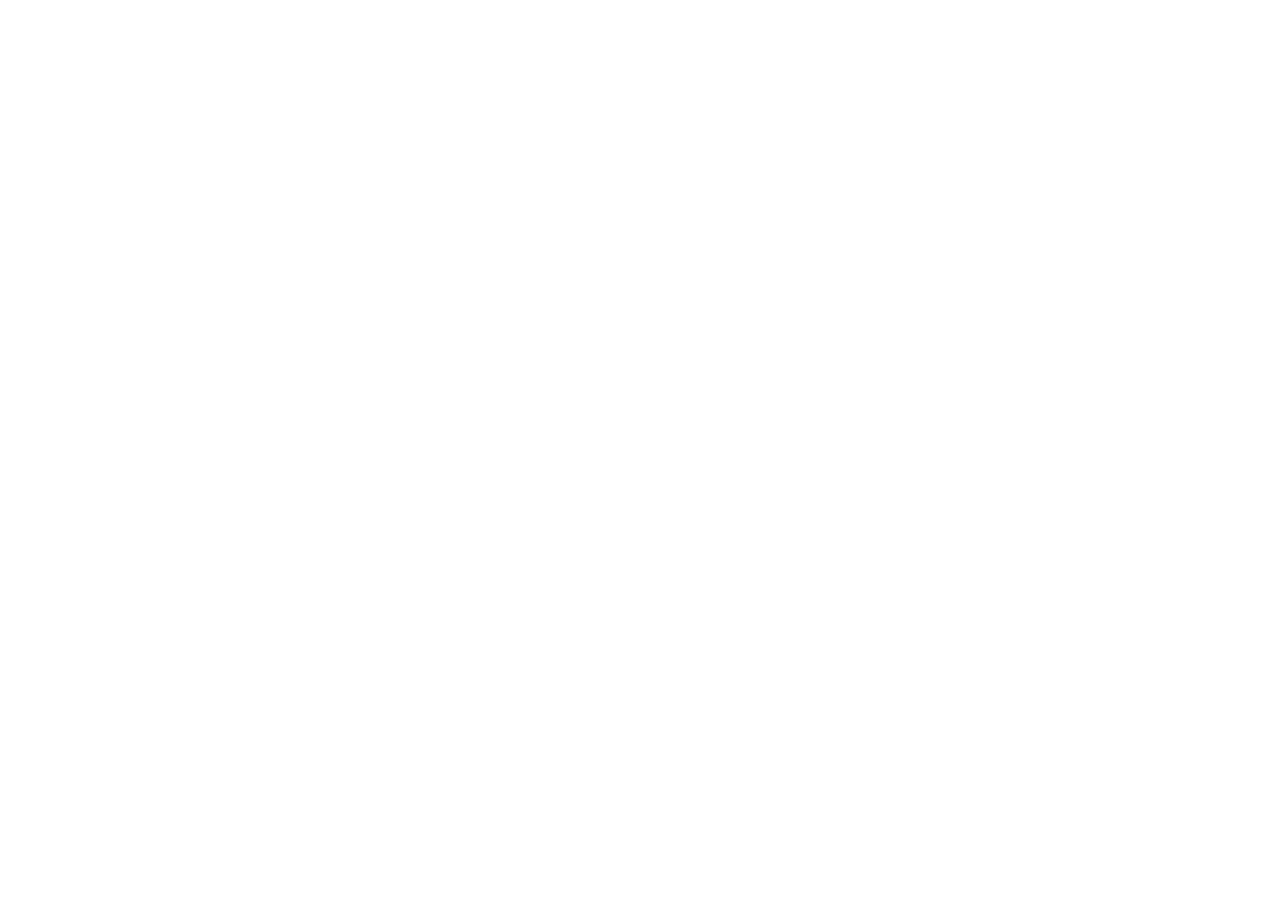
==== index.html @ 4061bf77 "create file structure relate #1" ====
<!DOCTYPE html>
<html lang="en">
<head>
    <meta charset="UTF-8">
    <meta http-equiv="X-UA-Compatible" content="IE=edge">
    <meta name="viewport" content="width=device-width, initial-scale=1.0">
    <title>Dashboard</title>
    <link rel="stylesheet" href="css/main.css">
    <link rel="stylesheet" href="css/framework.css">
    <link rel="preconnect" href="https://fonts.googleapis.com">
    <link rel="preconnect" href="https://fonts.gstatic.com" crossorigin>
    <link href="https://fonts.googleapis.com/css2?family=Mada:wght@200;300;400;500;600;700;900&family=Open+Sans:ital,wght@0,300;0,400;0,500;0,600;0,700;0,800;1,800&display=swap" rel="stylesheet">
</head>
<body>
    
</body>
</html>
---- css/framework.css ----
/* padding */
.p-20{
padding: 20px;
}
.pt-20{
    padding-top: 20px;
}
.pb-20{
    padding-bottom: 20px;
}
.ps-20{
padding-left: 20px;
}
.pe-20{
    padding-right: 20[x];
}
/* margin */
.m-20{
    margin: 20px;
}
.mt-20{
    margin-top: 20px;
}
.mb-20{
    margin-bottom: 20px;
}
.ms-20{
margin-left: 20px;
}
.me-20{
    margin-right: 20px;
}
/* coloring */
.bg-eee{
    background-color: #eee;
}
.bg-white{
    background-color: white;
}
.bg-black{
    background-color: black;
}
/* centring elements */
.f-center{
    display: flex;
    justify-content: center;
    align-items: center;
}
.m-center{
    margin: 0 auto;
}
.p-center{
    position: absolute;
    left: 50%;
    top: 50%;
    transform: translate(-50%,-50%);
}
/* x axis centering */
.x-center{
    position: absolute;
    left: 50%;
    transform: translateX(-50%)
}
/* Y axis centering */
.y-center{
    position: absolute;
    top: 50%;
    transform: translateY(-50%)
}
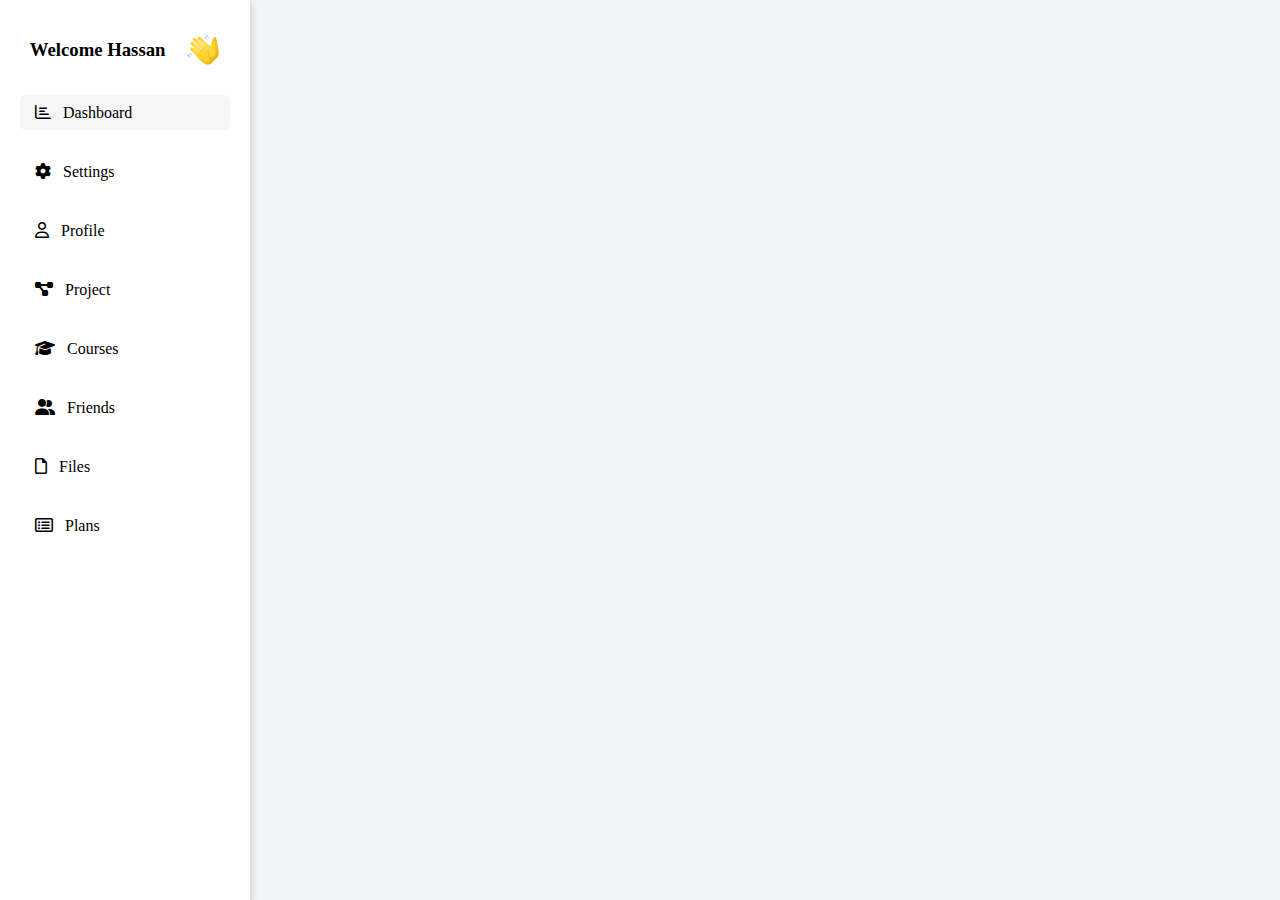
==== commit 824f382a: "create-sidebar relate #3" ====
--- a/index.html
+++ b/index.html
@@ -6,12 +6,71 @@
     <meta name="viewport" content="width=device-width, initial-scale=1.0">
     <title>Dashboard</title>
     <link rel="stylesheet" href="css/main.css">
-    <link rel="stylesheet" href="css/framework.css">
+    <link rel="stylesheet" href="css/all.min.css">
     <link rel="preconnect" href="https://fonts.googleapis.com">
     <link rel="preconnect" href="https://fonts.gstatic.com" crossorigin>
     <link href="https://fonts.googleapis.com/css2?family=Mada:wght@200;300;400;500;600;700;900&family=Open+Sans:ital,wght@0,300;0,400;0,500;0,600;0,700;0,800;1,800&display=swap" rel="stylesheet">
 </head>
 <body>
-    
+    <div class="page d-flex">
+        <div class="sidebar">
+            <div>
+                <h3>Welcome Hassan</h3>
+                <img class="hand-emoji" src="images/icons8-waving-hand-emoji-48.png" alt="hand-emoji">
+            </div>
+            <ul>
+                <li class="active">
+                    <a  href="index.html">
+                        <i class="fa-regular fa-chart-bar"></i>
+                        <span>Dashboard</span>  
+                    </a>
+                </li>
+                <li>
+                    <a  href="index.html">
+                        <i class="fa-solid fa-gear"></i>
+                        <span>Settings</span>  
+                    </a>
+                </li>
+                <li>
+                    <a  href="index.html">
+                        <i class="fa-regular fa-user"></i>
+                        <span>Profile</span>  
+                    </a>
+                </li>
+                <li>
+                    <a  href="index.html">
+                        <i class="fa-solid fa-diagram-project"></i>
+                        <span>Project</span>  
+                    </a>
+                </li>
+                <li>
+                    <a  href="index.html">
+                        <i class="fa-solid fa-graduation-cap"></i>
+                        <span>Courses</span>  
+                    </a>
+                </li>
+                <li>
+                    <a  href="index.html">
+                        <i class="fa-solid fa-user-group"></i>
+                        <span>Friends</span>  
+                    </a>
+                </li>
+                <li>
+                    <a  href="index.html">
+                        <i class="fa-regular fa-file"></i>
+                        <span>Files</span>  
+                    </a>
+                </li>
+                <li>
+                    <a href="index.html">
+                        <i class="fa-regular fa-rectangle-list"></i>
+                        <span>Plans</span>  
+                    </a>
+                </li>
+            </ul>
+        </div>
+
+    </div>
+    <script src="main.js"></script>
 </body>
 </html>--- a/css/main.css
+++ b/css/main.css
@@ -0,0 +1,84 @@
+*{
+    box-sizing: border-box;
+}
+body{
+    font-family: "Open Sans" sans-serif;
+    margin: 0;
+}
+*:focus{
+    outline: none;
+}
+a{
+    text-decoration: none;
+}
+.page{
+    background-color: #f1f5f9;
+    min-height: 100vh;
+}
+ul{
+    list-style: none;
+}
+/* Start Container */
+.container{
+
+}
+/* End Container */
+/* Start sidebar */
+.sidebar{
+    background-color: white;
+    padding: 20px;
+    position: relative;
+    min-height: 100vh;
+    max-width: 250px;
+    box-shadow: rgba(0, 0, 0, 0.24) 0px 3px 8px;
+}
+.sidebar >:first-child{
+    display: flex;
+    justify-content: space-around;
+    align-items: center;
+}
+.sidebar ul{
+    display: flex;
+    flex-direction: column;
+    justify-content:space-around;
+    align-items: flex-start;
+    padding: 0;
+}
+.sidebar ul li {
+    padding-left: 15px;
+    width: 100%;
+    display: flex;
+    align-items: center;
+    height: 35px;
+    border-radius: 6px;
+    margin-bottom: 1.5rem;
+}
+.sidebar ul li i,.sidebar ul li span{
+    color: black;
+}
+.sidebar ul li span{
+    margin-left: 0.5rem;
+}
+.active{
+    background-color: #F6F6F6;
+}
+/* Start sidebar animation */
+    .hand-emoji{
+        width: 35px;
+        height: 35px;
+        animation:  ease-in-out .9s hand-emoji;
+    }
+
+    @keyframes hand-emoji{
+        0%{
+            transform: rotate(0deg);
+        }
+        50%{
+            transform: rotate(90deg);
+        }
+        100%{
+            transform: rotate(0deg);
+        }
+    }
+/* End sidebar animation */
+/* End sidebar */--- a/css/all.min.css
+++ b/css/all.min.css
@@ -0,0 +1,6 @@
+/*!
+ * Font Awesome Free 6.2.1 by @fontawesome - https://fontawesome.com
+ * License - https://fontawesome.com/license/free (Icons: CC BY 4.0, Fonts: SIL OFL 1.1, Code: MIT License)
+ * Copyright 2022 Fonticons, Inc.
+ */
+.fa{font-family:var(--fa-style-family,"Font Awesome 6 Free");font-weight:var(--fa-style,900)}.fa,.fa-brands,.fa-classic,.fa-regular,.fa-sharp,.fa-solid,.fab,.far,.fas{-moz-osx-font-smoothing:grayscale;-webkit-font-smoothing:antialiased;display:var(--fa-display,inline-block);font-style:normal;font-variant:normal;line-height:1;text-rendering:auto}.fa-classic,.fa-regular,.fa-solid,.far,.fas{font-family:"Font Awesome 6 Free"}.fa-brands,.fab{font-family:"Font Awesome 6 Brands"}.fa-1x{font-size:1em}.fa-2x{font-size:2em}.fa-3x{font-size:3em}.fa-4x{font-size:4em}.fa-5x{font-size:5em}.fa-6x{font-size:6em}.fa-7x{font-size:7em}.fa-8x{font-size:8em}.fa-9x{font-size:9em}.fa-10x{font-size:10em}.fa-2xs{font-size:.625em;line-height:.1em;vertical-align:.225em}.fa-xs{font-size:.75em;line-height:.08333em;vertical-align:.125em}.fa-sm{font-size:.875em;line-height:.07143em;vertical-align:.05357em}.fa-lg{font-size:1.25em;line-height:.05em;vertical-align:-.075em}.fa-xl{font-size:1.5em;line-height:.04167em;vertical-align:-.125em}.fa-2xl{font-size:2em;line-height:.03125em;vertical-align:-.1875em}.fa-fw{text-align:center;width:1.25em}.fa-ul{list-style-type:none;margin-left:var(--fa-li-margin,2.5em);padding-left:0}.fa-ul>li{position:relative}.fa-li{left:calc(var(--fa-li-width, 2em)*-1);position:absolute;text-align:center;width:var(--fa-li-width,2em);line-height:inherit}.fa-border{border-radius:var(--fa-border-radius,.1em);border:var(--fa-border-width,.08em) var(--fa-border-style,solid) var(--fa-border-color,#eee);padding:var(--fa-border-padding,.2em .25em .15em)}.fa-pull-left{float:left;margin-right:var(--fa-pull-margin,.3em)}.fa-pull-right{float:right;margin-left:var(--fa-pull-margin,.3em)}.fa-beat{-webkit-animation-name:fa-beat;animation-name:fa-beat;-webkit-animation-delay:var(--fa-animation-delay,0s);animation-delay:var(--fa-animation-delay,0s);-webkit-animation-direction:var(--fa-animation-direction,normal);animation-direction:var(--fa-animation-direction,normal);-webkit-animation-duration:var(--fa-animation-duration,1s);animation-duration:var(--fa-animation-duration,1s);-webkit-animation-iteration-count:var(--fa-animation-iteration-count,infinite);animation-iteration-count:var(--fa-animation-iteration-count,infinite);-webkit-animation-timing-function:var(--fa-animation-timing,ease-in-out);animation-timing-function:var(--fa-animation-timing,ease-in-out)}.fa-bounce{-webkit-animation-name:fa-bounce;animation-name:fa-bounce;-webkit-animation-delay:var(--fa-animation-delay,0s);animation-delay:var(--fa-animation-delay,0s);-webkit-animation-direction:var(--fa-animation-direction,normal);animation-direction:var(--fa-animation-direction,normal);-webkit-animation-duration:var(--fa-animation-duration,1s);animation-duration:var(--fa-animation-duration,1s);-webkit-animation-iteration-count:var(--fa-animation-iteration-count,infinite);animation-iteration-count:var(--fa-animation-iteration-count,infinite);-webkit-animation-timing-function:var(--fa-animation-timing,cubic-bezier(.28,.84,.42,1));animation-timing-function:var(--fa-animation-timing,cubic-bezier(.28,.84,.42,1))}.fa-fade{-webkit-animation-name:fa-fade;animation-name:fa-fade;-webkit-animation-iteration-count:var(--fa-animation-iteration-count,infinite);animation-iteration-count:var(--fa-animation-iteration-count,infinite);-webkit-animation-timing-function:var(--fa-animation-timing,cubic-bezier(.4,0,.6,1));animation-timing-function:var(--fa-animation-timing,cubic-bezier(.4,0,.6,1))}.fa-beat-fade,.fa-fade{-webkit-animation-delay:var(--fa-animation-delay,0s);animation-delay:var(--fa-animation-delay,0s);-webkit-animation-direction:var(--fa-animation-direction,normal);animation-direction:var(--fa-animation-direction,normal);-webkit-animation-duration:var(--fa-animation-duration,1s);animation-duration:var(--fa-animation-duration,1s)}.fa-beat-fade{-webkit-animation-name:fa-beat-fade;animation-name:fa-beat-fade;-webkit-animation-iteration-count:var(--fa-animation-iteration-count,infinite);animation-iteration-count:var(--fa-animation-iteration-count,infinite);-webkit-animation-timing-function:var(--fa-animation-timing,cubic-bezier(.4,0,.6,1));animation-timing-function:var(--fa-animation-timing,cubic-bezier(.4,0,.6,1))}.fa-flip{-webkit-animation-name:fa-flip;animation-name:fa-flip;-webkit-animation-delay:var(--fa-animation-delay,0s);animation-delay:var(--fa-animation-delay,0s);-webkit-animation-direction:var(--fa-animation-direction,normal);animation-direction:var(--fa-animation-direction,normal);-webkit-animation-duration:var(--fa-animation-duration,1s);animation-duration:var(--fa-animation-duration,1s);-webkit-animation-iteration-count:var(--fa-animation-iteration-count,infinite);animation-iteration-count:var(--fa-animation-iteration-count,infinite);-webkit-animation-timing-function:var(--fa-animation-timing,ease-in-out);animation-timing-function:var(--fa-animation-timing,ease-in-out)}.fa-shake{-webkit-animation-name:fa-shake;animation-name:fa-shake;-webkit-animation-duration:var(--fa-animation-duration,1s);animation-duration:var(--fa-animation-duration,1s);-webkit-animation-iteration-count:var(--fa-animation-iteration-count,infinite);animation-iteration-count:var(--fa-animation-iteration-count,infinite);-webkit-animation-timing-function:var(--fa-animation-timing,linear);animation-timing-function:var(--fa-animation-timing,linear)}.fa-shake,.fa-spin{-webkit-animation-delay:var(--fa-animation-delay,0s);animation-delay:var(--fa-animation-delay,0s);-webkit-animation-direction:var(--fa-animation-direction,normal);animation-direction:var(--fa-animation-direction,normal)}.fa-spin{-webkit-animation-name:fa-spin;animation-name:fa-spin;-webkit-animation-duration:var(--fa-animation-duration,2s);animation-duration:var(--fa-animation-duration,2s);-webkit-animation-iteration-count:var(--fa-animation-iteration-count,infinite);animation-iteration-count:var(--fa-animation-iteration-count,infinite);-webkit-animation-timing-function:var(--fa-animation-timing,linear);animation-timing-function:var(--fa-animation-timing,linear)}.fa-spin-reverse{--fa-animation-direction:reverse}.fa-pulse,.fa-spin-pulse{-webkit-animation-name:fa-spin;animation-name:fa-spin;-webkit-animation-direction:var(--fa-animation-direction,normal);animation-direction:var(--fa-animation-direction,normal);-webkit-animation-duration:var(--fa-animation-duration,1s);animation-duration:var(--fa-animation-duration,1s);-webkit-animation-iteration-count:var(--fa-animation-iteration-count,infinite);animation-iteration-count:var(--fa-animation-iteration-count,infinite);-webkit-animation-timing-function:var(--fa-animation-timing,steps(8));animation-timing-function:var(--fa-animation-timing,steps(8))}@media (prefers-reduced-motion:reduce){.fa-beat,.fa-beat-fade,.fa-bounce,.fa-fade,.fa-flip,.fa-pulse,.fa-shake,.fa-spin,.fa-spin-pulse{-webkit-animation-delay:-1ms;animation-delay:-1ms;-webkit-animation-duration:1ms;animation-duration:1ms;-webkit-animation-iteration-count:1;animation-iteration-count:1;transition-delay:0s;transition-duration:0s}}@-webkit-keyframes fa-beat{0%,90%{-webkit-transform:scale(1);transform:scale(1)}45%{-webkit-transform:scale(var(--fa-beat-scale,1.25));transform:scale(var(--fa-beat-scale,1.25))}}@keyframes fa-beat{0%,90%{-webkit-transform:scale(1);transform:scale(1)}45%{-webkit-transform:scale(var(--fa-beat-scale,1.25));transform:scale(var(--fa-beat-scale,1.25))}}@-webkit-keyframes fa-bounce{0%{-webkit-transform:scale(1) translateY(0);transform:scale(1) translateY(0)}10%{-webkit-transform:scale(var(--fa-bounce-start-scale-x,1.1),var(--fa-bounce-start-scale-y,.9)) translateY(0);transform:scale(var(--fa-bounce-start-scale-x,1.1),var(--fa-bounce-start-scale-y,.9)) translateY(0)}30%{-webkit-transform:scale(var(--fa-bounce-jump-scale-x,.9),var(--fa-bounce-jump-scale-y,1.1)) translateY(var(--fa-bounce-height,-.5em));transform:scale(var(--fa-bounce-jump-scale-x,.9),var(--fa-bounce-jump-scale-y,1.1)) translateY(var(--fa-bounce-height,-.5em))}50%{-webkit-transform:scale(var(--fa-bounce-land-scale-x,1.05),var(--fa-bounce-land-scale-y,.95)) translateY(0);transform:scale(var(--fa-bounce-land-scale-x,1.05),var(--fa-bounce-land-scale-y,.95)) translateY(0)}57%{-webkit-transform:scale(1) translateY(var(--fa-bounce-rebound,-.125em));transform:scale(1) translateY(var(--fa-bounce-rebound,-.125em))}64%{-webkit-transform:scale(1) translateY(0);transform:scale(1) translateY(0)}to{-webkit-transform:scale(1) translateY(0);transform:scale(1) translateY(0)}}@keyframes fa-bounce{0%{-webkit-transform:scale(1) translateY(0);transform:scale(1) translateY(0)}10%{-webkit-transform:scale(var(--fa-bounce-start-scale-x,1.1),var(--fa-bounce-start-scale-y,.9)) translateY(0);transform:scale(var(--fa-bounce-start-scale-x,1.1),var(--fa-bounce-start-scale-y,.9)) translateY(0)}30%{-webkit-transform:scale(var(--fa-bounce-jump-scale-x,.9),var(--fa-bounce-jump-scale-y,1.1)) translateY(var(--fa-bounce-height,-.5em));transform:scale(var(--fa-bounce-jump-scale-x,.9),var(--fa-bounce-jump-scale-y,1.1)) translateY(var(--fa-bounce-height,-.5em))}50%{-webkit-transform:scale(var(--fa-bounce-land-scale-x,1.05),var(--fa-bounce-land-scale-y,.95)) translateY(0);transform:scale(var(--fa-bounce-land-scale-x,1.05),var(--fa-bounce-land-scale-y,.95)) translateY(0)}57%{-webkit-transform:scale(1) translateY(var(--fa-bounce-rebound,-.125em));transform:scale(1) translateY(var(--fa-bounce-rebound,-.125em))}64%{-webkit-transform:scale(1) translateY(0);transform:scale(1) translateY(0)}to{-webkit-transform:scale(1) translateY(0);transform:scale(1) translateY(0)}}@-webkit-keyframes fa-fade{50%{opacity:var(--fa-fade-opacity,.4)}}@keyframes fa-fade{50%{opacity:var(--fa-fade-opacity,.4)}}@-webkit-keyframes fa-beat-fade{0%,to{opacity:var(--fa-beat-fade-opacity,.4);-webkit-transform:scale(1);transform:scale(1)}50%{opacity:1;-webkit-transform:scale(var(--fa-beat-fade-scale,1.125));transform:scale(var(--fa-beat-fade-scale,1.125))}}@keyframes fa-beat-fade{0%,to{opacity:var(--fa-beat-fade-opacity,.4);-webkit-transform:scale(1);transform:scale(1)}50%{opacity:1;-webkit-transform:scale(var(--fa-beat-fade-scale,1.125));transform:scale(var(--fa-beat-fade-scale,1.125))}}@-webkit-keyframes fa-flip{50%{-webkit-transform:rotate3d(var(--fa-flip-x,0),var(--fa-flip-y,1),var(--fa-flip-z,0),var(--fa-flip-angle,-180deg));transform:rotate3d(var(--fa-flip-x,0),var(--fa-flip-y,1),var(--fa-flip-z,0),var(--fa-flip-angle,-180deg))}}@keyframes fa-flip{50%{-webkit-transform:rotate3d(var(--fa-flip-x,0),var(--fa-flip-y,1),var(--fa-flip-z,0),var(--fa-flip-angle,-180deg));transform:rotate3d(var(--fa-flip-x,0),var(--fa-flip-y,1),var(--fa-flip-z,0),var(--fa-flip-angle,-180deg))}}@-webkit-keyframes fa-shake{0%{-webkit-transform:rotate(-15deg);transform:rotate(-15deg)}4%{-webkit-transform:rotate(15deg);transform:rotate(15deg)}8%,24%{-webkit-transform:rotate(-18deg);transform:rotate(-18deg)}12%,28%{-webkit-transform:rotate(18deg);transform:rotate(18deg)}16%{-webkit-transform:rotate(-22deg);transform:rotate(-22deg)}20%{-webkit-transform:rotate(22deg);transform:rotate(22deg)}32%{-webkit-transform:rotate(-12deg);transform:rotate(-12deg)}36%{-webkit-transform:rotate(12deg);transform:rotate(12deg)}40%,to{-webkit-transform:rotate(0deg);transform:rotate(0deg)}}@keyframes fa-shake{0%{-webkit-transform:rotate(-15deg);transform:rotate(-15deg)}4%{-webkit-transform:rotate(15deg);transform:rotate(15deg)}8%,24%{-webkit-transform:rotate(-18deg);transform:rotate(-18deg)}12%,28%{-webkit-transform:rotate(18deg);transform:rotate(18deg)}16%{-webkit-transform:rotate(-22deg);transform:rotate(-22deg)}20%{-webkit-transform:rotate(22deg);transform:rotate(22deg)}32%{-webkit-transform:rotate(-12deg);transform:rotate(-12deg)}36%{-webkit-transform:rotate(12deg);transform:rotate(12deg)}40%,to{-webkit-transform:rotate(0deg);transform:rotate(0deg)}}@-webkit-keyframes fa-spin{0%{-webkit-transform:rotate(0deg);transform:rotate(0deg)}to{-webkit-transform:rotate(1turn);transform:rotate(1turn)}}@keyframes fa-spin{0%{-webkit-transform:rotate(0deg);transform:rotate(0deg)}to{-webkit-transform:rotate(1turn);transform:rotate(1turn)}}.fa-rotate-90{-webkit-transform:rotate(90deg);transform:rotate(90deg)}.fa-rotate-180{-webkit-transform:rotate(180deg);transform:rotate(180deg)}.fa-rotate-270{-webkit-transform:rotate(270deg);transform:rotate(270deg)}.fa-flip-horizontal{-webkit-transform:scaleX(-1);transform:scaleX(-1)}.fa-flip-vertical{-webkit-transform:scaleY(-1);transform:scaleY(-1)}.fa-flip-both,.fa-flip-horizontal.fa-flip-vertical{-webkit-transform:scale(-1);transform:scale(-1)}.fa-rotate-by{-webkit-transform:rotate(var(--fa-rotate-angle,none));transform:rotate(var(--fa-rotate-angle,none))}.fa-stack{display:inline-block;height:2em;line-height:2em;position:relative;vertical-align:middle;width:2.5em}.fa-stack-1x,.fa-stack-2x{left:0;position:absolute;text-align:center;width:100%;z-index:var(--fa-stack-z-index,auto)}.fa-stack-1x{line-height:inherit}.fa-stack-2x{font-size:2em}.fa-inverse{color:var(--fa-inverse,#fff)}.fa-0:before{content:"\30"}.fa-1:before{content:"\31"}.fa-2:before{content:"\32"}.fa-3:before{content:"\33"}.fa-4:before{content:"\34"}.fa-5:before{content:"\35"}.fa-6:before{content:"\36"}.fa-7:before{content:"\37"}.fa-8:before{content:"\38"}.fa-9:before{content:"\39"}.fa-fill-drip:before{content:"\f576"}.fa-arrows-to-circle:before{content:"\e4bd"}.fa-chevron-circle-right:before,.fa-circle-chevron-right:before{content:"\f138"}.fa-at:before{content:"\40"}.fa-trash-alt:before,.fa-trash-can:before{content:"\f2ed"}.fa-text-height:before{content:"\f034"}.fa-user-times:before,.fa-user-xmark:before{content:"\f235"}.fa-stethoscope:before{content:"\f0f1"}.fa-comment-alt:before,.fa-message:before{content:"\f27a"}.fa-info:before{content:"\f129"}.fa-compress-alt:before,.fa-down-left-and-up-right-to-center:before{content:"\f422"}.fa-explosion:before{content:"\e4e9"}.fa-file-alt:before,.fa-file-lines:before,.fa-file-text:before{content:"\f15c"}.fa-wave-square:before{content:"\f83e"}.fa-ring:before{content:"\f70b"}.fa-building-un:before{content:"\e4d9"}.fa-dice-three:before{content:"\f527"}.fa-calendar-alt:before,.fa-calendar-days:before{content:"\f073"}.fa-anchor-circle-check:before{content:"\e4aa"}.fa-building-circle-arrow-right:before{content:"\e4d1"}.fa-volleyball-ball:before,.fa-volleyball:before{content:"\f45f"}.fa-arrows-up-to-line:before{content:"\e4c2"}.fa-sort-desc:before,.fa-sort-down:before{content:"\f0dd"}.fa-circle-minus:before,.fa-minus-circle:before{content:"\f056"}.fa-door-open:before{content:"\f52b"}.fa-right-from-bracket:before,.fa-sign-out-alt:before{content:"\f2f5"}.fa-atom:before{content:"\f5d2"}.fa-soap:before{content:"\e06e"}.fa-heart-music-camera-bolt:before,.fa-icons:before{content:"\f86d"}.fa-microphone-alt-slash:before,.fa-microphone-lines-slash:before{content:"\f539"}.fa-bridge-circle-check:before{content:"\e4c9"}.fa-pump-medical:before{content:"\e06a"}.fa-fingerprint:before{content:"\f577"}.fa-hand-point-right:before{content:"\f0a4"}.fa-magnifying-glass-location:before,.fa-search-location:before{content:"\f689"}.fa-forward-step:before,.fa-step-forward:before{content:"\f051"}.fa-face-smile-beam:before,.fa-smile-beam:before{content:"\f5b8"}.fa-flag-checkered:before{content:"\f11e"}.fa-football-ball:before,.fa-football:before{content:"\f44e"}.fa-school-circle-exclamation:before{content:"\e56c"}.fa-crop:before{content:"\f125"}.fa-angle-double-down:before,.fa-angles-down:before{content:"\f103"}.fa-users-rectangle:before{content:"\e594"}.fa-people-roof:before{content:"\e537"}.fa-people-line:before{content:"\e534"}.fa-beer-mug-empty:before,.fa-beer:before{content:"\f0fc"}.fa-diagram-predecessor:before{content:"\e477"}.fa-arrow-up-long:before,.fa-long-arrow-up:before{content:"\f176"}.fa-burn:before,.fa-fire-flame-simple:before{content:"\f46a"}.fa-male:before,.fa-person:before{content:"\f183"}.fa-laptop:before{content:"\f109"}.fa-file-csv:before{content:"\f6dd"}.fa-menorah:before{content:"\f676"}.fa-truck-plane:before{content:"\e58f"}.fa-record-vinyl:before{content:"\f8d9"}.fa-face-grin-stars:before,.fa-grin-stars:before{content:"\f587"}.fa-bong:before{content:"\f55c"}.fa-pastafarianism:before,.fa-spaghetti-monster-flying:before{content:"\f67b"}.fa-arrow-down-up-across-line:before{content:"\e4af"}.fa-spoon:before,.fa-utensil-spoon:before{content:"\f2e5"}.fa-jar-wheat:before{content:"\e517"}.fa-envelopes-bulk:before,.fa-mail-bulk:before{content:"\f674"}.fa-file-circle-exclamation:before{content:"\e4eb"}.fa-circle-h:before,.fa-hospital-symbol:before{content:"\f47e"}.fa-pager:before{content:"\f815"}.fa-address-book:before,.fa-contact-book:before{content:"\f2b9"}.fa-strikethrough:before{content:"\f0cc"}.fa-k:before{content:"\4b"}.fa-landmark-flag:before{content:"\e51c"}.fa-pencil-alt:before,.fa-pencil:before{content:"\f303"}.fa-backward:before{content:"\f04a"}.fa-caret-right:before{content:"\f0da"}.fa-comments:before{content:"\f086"}.fa-file-clipboard:before,.fa-paste:before{content:"\f0ea"}.fa-code-pull-request:before{content:"\e13c"}.fa-clipboard-list:before{content:"\f46d"}.fa-truck-loading:before,.fa-truck-ramp-box:before{content:"\f4de"}.fa-user-check:before{content:"\f4fc"}.fa-vial-virus:before{content:"\e597"}.fa-sheet-plastic:before{content:"\e571"}.fa-blog:before{content:"\f781"}.fa-user-ninja:before{content:"\f504"}.fa-person-arrow-up-from-line:before{content:"\e539"}.fa-scroll-torah:before,.fa-torah:before{content:"\f6a0"}.fa-broom-ball:before,.fa-quidditch-broom-ball:before,.fa-quidditch:before{content:"\f458"}.fa-toggle-off:before{content:"\f204"}.fa-archive:before,.fa-box-archive:before{content:"\f187"}.fa-person-drowning:before{content:"\e545"}.fa-arrow-down-9-1:before,.fa-sort-numeric-desc:before,.fa-sort-numeric-down-alt:before{content:"\f886"}.fa-face-grin-tongue-squint:before,.fa-grin-tongue-squint:before{content:"\f58a"}.fa-spray-can:before{content:"\f5bd"}.fa-truck-monster:before{content:"\f63b"}.fa-w:before{content:"\57"}.fa-earth-africa:before,.fa-globe-africa:before{content:"\f57c"}.fa-rainbow:before{content:"\f75b"}.fa-circle-notch:before{content:"\f1ce"}.fa-tablet-alt:before,.fa-tablet-screen-button:before{content:"\f3fa"}.fa-paw:before{content:"\f1b0"}.fa-cloud:before{content:"\f0c2"}.fa-trowel-bricks:before{content:"\e58a"}.fa-face-flushed:before,.fa-flushed:before{content:"\f579"}.fa-hospital-user:before{content:"\f80d"}.fa-tent-arrow-left-right:before{content:"\e57f"}.fa-gavel:before,.fa-legal:before{content:"\f0e3"}.fa-binoculars:before{content:"\f1e5"}.fa-microphone-slash:before{content:"\f131"}.fa-box-tissue:before{content:"\e05b"}.fa-motorcycle:before{content:"\f21c"}.fa-bell-concierge:before,.fa-concierge-bell:before{content:"\f562"}.fa-pen-ruler:before,.fa-pencil-ruler:before{content:"\f5ae"}.fa-people-arrows-left-right:before,.fa-people-arrows:before{content:"\e068"}.fa-mars-and-venus-burst:before{content:"\e523"}.fa-caret-square-right:before,.fa-square-caret-right:before{content:"\f152"}.fa-cut:before,.fa-scissors:before{content:"\f0c4"}.fa-sun-plant-wilt:before{content:"\e57a"}.fa-toilets-portable:before{content:"\e584"}.fa-hockey-puck:before{content:"\f453"}.fa-table:before{content:"\f0ce"}.fa-magnifying-glass-arrow-right:before{content:"\e521"}.fa-digital-tachograph:before,.fa-tachograph-digital:before{content:"\f566"}.fa-users-slash:before{content:"\e073"}.fa-clover:before{content:"\e139"}.fa-mail-reply:before,.fa-reply:before{content:"\f3e5"}.fa-star-and-crescent:before{content:"\f699"}.fa-house-fire:before{content:"\e50c"}.fa-minus-square:before,.fa-square-minus:before{content:"\f146"}.fa-helicopter:before{content:"\f533"}.fa-compass:before{content:"\f14e"}.fa-caret-square-down:before,.fa-square-caret-down:before{content:"\f150"}.fa-file-circle-question:before{content:"\e4ef"}.fa-laptop-code:before{content:"\f5fc"}.fa-swatchbook:before{content:"\f5c3"}.fa-prescription-bottle:before{content:"\f485"}.fa-bars:before,.fa-navicon:before{content:"\f0c9"}.fa-people-group:before{content:"\e533"}.fa-hourglass-3:before,.fa-hourglass-end:before{content:"\f253"}.fa-heart-broken:before,.fa-heart-crack:before{content:"\f7a9"}.fa-external-link-square-alt:before,.fa-square-up-right:before{content:"\f360"}.fa-face-kiss-beam:before,.fa-kiss-beam:before{content:"\f597"}.fa-film:before{content:"\f008"}.fa-ruler-horizontal:before{content:"\f547"}.fa-people-robbery:before{content:"\e536"}.fa-lightbulb:before{content:"\f0eb"}.fa-caret-left:before{content:"\f0d9"}.fa-circle-exclamation:before,.fa-exclamation-circle:before{content:"\f06a"}.fa-school-circle-xmark:before{content:"\e56d"}.fa-arrow-right-from-bracket:before,.fa-sign-out:before{content:"\f08b"}.fa-chevron-circle-down:before,.fa-circle-chevron-down:before{content:"\f13a"}.fa-unlock-alt:before,.fa-unlock-keyhole:before{content:"\f13e"}.fa-cloud-showers-heavy:before{content:"\f740"}.fa-headphones-alt:before,.fa-headphones-simple:before{content:"\f58f"}.fa-sitemap:before{content:"\f0e8"}.fa-circle-dollar-to-slot:before,.fa-donate:before{content:"\f4b9"}.fa-memory:before{content:"\f538"}.fa-road-spikes:before{content:"\e568"}.fa-fire-burner:before{content:"\e4f1"}.fa-flag:before{content:"\f024"}.fa-hanukiah:before{content:"\f6e6"}.fa-feather:before{content:"\f52d"}.fa-volume-down:before,.fa-volume-low:before{content:"\f027"}.fa-comment-slash:before{content:"\f4b3"}.fa-cloud-sun-rain:before{content:"\f743"}.fa-compress:before{content:"\f066"}.fa-wheat-alt:before,.fa-wheat-awn:before{content:"\e2cd"}.fa-ankh:before{content:"\f644"}.fa-hands-holding-child:before{content:"\e4fa"}.fa-asterisk:before{content:"\2a"}.fa-check-square:before,.fa-square-check:before{content:"\f14a"}.fa-peseta-sign:before{content:"\e221"}.fa-header:before,.fa-heading:before{content:"\f1dc"}.fa-ghost:before{content:"\f6e2"}.fa-list-squares:before,.fa-list:before{content:"\f03a"}.fa-phone-square-alt:before,.fa-square-phone-flip:before{content:"\f87b"}.fa-cart-plus:before{content:"\f217"}.fa-gamepad:before{content:"\f11b"}.fa-circle-dot:before,.fa-dot-circle:before{content:"\f192"}.fa-dizzy:before,.fa-face-dizzy:before{content:"\f567"}.fa-egg:before{content:"\f7fb"}.fa-house-medical-circle-xmark:before{content:"\e513"}.fa-campground:before{content:"\f6bb"}.fa-folder-plus:before{content:"\f65e"}.fa-futbol-ball:before,.fa-futbol:before,.fa-soccer-ball:before{content:"\f1e3"}.fa-paint-brush:before,.fa-paintbrush:before{content:"\f1fc"}.fa-lock:before{content:"\f023"}.fa-gas-pump:before{content:"\f52f"}.fa-hot-tub-person:before,.fa-hot-tub:before{content:"\f593"}.fa-map-location:before,.fa-map-marked:before{content:"\f59f"}.fa-house-flood-water:before{content:"\e50e"}.fa-tree:before{content:"\f1bb"}.fa-bridge-lock:before{content:"\e4cc"}.fa-sack-dollar:before{content:"\f81d"}.fa-edit:before,.fa-pen-to-square:before{content:"\f044"}.fa-car-side:before{content:"\f5e4"}.fa-share-alt:before,.fa-share-nodes:before{content:"\f1e0"}.fa-heart-circle-minus:before{content:"\e4ff"}.fa-hourglass-2:before,.fa-hourglass-half:before{content:"\f252"}.fa-microscope:before{content:"\f610"}.fa-sink:before{content:"\e06d"}.fa-bag-shopping:before,.fa-shopping-bag:before{content:"\f290"}.fa-arrow-down-z-a:before,.fa-sort-alpha-desc:before,.fa-sort-alpha-down-alt:before{content:"\f881"}.fa-mitten:before{content:"\f7b5"}.fa-person-rays:before{content:"\e54d"}.fa-users:before{content:"\f0c0"}.fa-eye-slash:before{content:"\f070"}.fa-flask-vial:before{content:"\e4f3"}.fa-hand-paper:before,.fa-hand:before{content:"\f256"}.fa-om:before{content:"\f679"}.fa-worm:before{content:"\e599"}.fa-house-circle-xmark:before{content:"\e50b"}.fa-plug:before{content:"\f1e6"}.fa-chevron-up:before{content:"\f077"}.fa-hand-spock:before{content:"\f259"}.fa-stopwatch:before{content:"\f2f2"}.fa-face-kiss:before,.fa-kiss:before{content:"\f596"}.fa-bridge-circle-xmark:before{content:"\e4cb"}.fa-face-grin-tongue:before,.fa-grin-tongue:before{content:"\f589"}.fa-chess-bishop:before{content:"\f43a"}.fa-face-grin-wink:before,.fa-grin-wink:before{content:"\f58c"}.fa-deaf:before,.fa-deafness:before,.fa-ear-deaf:before,.fa-hard-of-hearing:before{content:"\f2a4"}.fa-road-circle-check:before{content:"\e564"}.fa-dice-five:before{content:"\f523"}.fa-rss-square:before,.fa-square-rss:before{content:"\f143"}.fa-land-mine-on:before{content:"\e51b"}.fa-i-cursor:before{content:"\f246"}.fa-stamp:before{content:"\f5bf"}.fa-stairs:before{content:"\e289"}.fa-i:before{content:"\49"}.fa-hryvnia-sign:before,.fa-hryvnia:before{content:"\f6f2"}.fa-pills:before{content:"\f484"}.fa-face-grin-wide:before,.fa-grin-alt:before{content:"\f581"}.fa-tooth:before{content:"\f5c9"}.fa-v:before{content:"\56"}.fa-bangladeshi-taka-sign:before{content:"\e2e6"}.fa-bicycle:before{content:"\f206"}.fa-rod-asclepius:before,.fa-rod-snake:before,.fa-staff-aesculapius:before,.fa-staff-snake:before{content:"\e579"}.fa-head-side-cough-slash:before{content:"\e062"}.fa-ambulance:before,.fa-truck-medical:before{content:"\f0f9"}.fa-wheat-awn-circle-exclamation:before{content:"\e598"}.fa-snowman:before{content:"\f7d0"}.fa-mortar-pestle:before{content:"\f5a7"}.fa-road-barrier:before{content:"\e562"}.fa-school:before{content:"\f549"}.fa-igloo:before{content:"\f7ae"}.fa-joint:before{content:"\f595"}.fa-angle-right:before{content:"\f105"}.fa-horse:before{content:"\f6f0"}.fa-q:before{content:"\51"}.fa-g:before{content:"\47"}.fa-notes-medical:before{content:"\f481"}.fa-temperature-2:before,.fa-temperature-half:before,.fa-thermometer-2:before,.fa-thermometer-half:before{content:"\f2c9"}.fa-dong-sign:before{content:"\e169"}.fa-capsules:before{content:"\f46b"}.fa-poo-bolt:before,.fa-poo-storm:before{content:"\f75a"}.fa-face-frown-open:before,.fa-frown-open:before{content:"\f57a"}.fa-hand-point-up:before{content:"\f0a6"}.fa-money-bill:before{content:"\f0d6"}.fa-bookmark:before{content:"\f02e"}.fa-align-justify:before{content:"\f039"}.fa-umbrella-beach:before{content:"\f5ca"}.fa-helmet-un:before{content:"\e503"}.fa-bullseye:before{content:"\f140"}.fa-bacon:before{content:"\f7e5"}.fa-hand-point-down:before{content:"\f0a7"}.fa-arrow-up-from-bracket:before{content:"\e09a"}.fa-folder-blank:before,.fa-folder:before{content:"\f07b"}.fa-file-medical-alt:before,.fa-file-waveform:before{content:"\f478"}.fa-radiation:before{content:"\f7b9"}.fa-chart-simple:before{content:"\e473"}.fa-mars-stroke:before{content:"\f229"}.fa-vial:before{content:"\f492"}.fa-dashboard:before,.fa-gauge-med:before,.fa-gauge:before,.fa-tachometer-alt-average:before{content:"\f624"}.fa-magic-wand-sparkles:before,.fa-wand-magic-sparkles:before{content:"\e2ca"}.fa-e:before{content:"\45"}.fa-pen-alt:before,.fa-pen-clip:before{content:"\f305"}.fa-bridge-circle-exclamation:before{content:"\e4ca"}.fa-user:before{content:"\f007"}.fa-school-circle-check:before{content:"\e56b"}.fa-dumpster:before{content:"\f793"}.fa-shuttle-van:before,.fa-van-shuttle:before{content:"\f5b6"}.fa-building-user:before{content:"\e4da"}.fa-caret-square-left:before,.fa-square-caret-left:before{content:"\f191"}.fa-highlighter:before{content:"\f591"}.fa-key:before{content:"\f084"}.fa-bullhorn:before{content:"\f0a1"}.fa-globe:before{content:"\f0ac"}.fa-synagogue:before{content:"\f69b"}.fa-person-half-dress:before{content:"\e548"}.fa-road-bridge:before{content:"\e563"}.fa-location-arrow:before{content:"\f124"}.fa-c:before{content:"\43"}.fa-tablet-button:before{content:"\f10a"}.fa-building-lock:before{content:"\e4d6"}.fa-pizza-slice:before{content:"\f818"}.fa-money-bill-wave:before{content:"\f53a"}.fa-area-chart:before,.fa-chart-area:before{content:"\f1fe"}.fa-house-flag:before{content:"\e50d"}.fa-person-circle-minus:before{content:"\e540"}.fa-ban:before,.fa-cancel:before{content:"\f05e"}.fa-camera-rotate:before{content:"\e0d8"}.fa-air-freshener:before,.fa-spray-can-sparkles:before{content:"\f5d0"}.fa-star:before{content:"\f005"}.fa-repeat:before{content:"\f363"}.fa-cross:before{content:"\f654"}.fa-box:before{content:"\f466"}.fa-venus-mars:before{content:"\f228"}.fa-arrow-pointer:before,.fa-mouse-pointer:before{content:"\f245"}.fa-expand-arrows-alt:before,.fa-maximize:before{content:"\f31e"}.fa-charging-station:before{content:"\f5e7"}.fa-shapes:before,.fa-triangle-circle-square:before{content:"\f61f"}.fa-random:before,.fa-shuffle:before{content:"\f074"}.fa-person-running:before,.fa-running:before{content:"\f70c"}.fa-mobile-retro:before{content:"\e527"}.fa-grip-lines-vertical:before{content:"\f7a5"}.fa-spider:before{content:"\f717"}.fa-hands-bound:before{content:"\e4f9"}.fa-file-invoice-dollar:before{content:"\f571"}.fa-plane-circle-exclamation:before{content:"\e556"}.fa-x-ray:before{content:"\f497"}.fa-spell-check:before{content:"\f891"}.fa-slash:before{content:"\f715"}.fa-computer-mouse:before,.fa-mouse:before{content:"\f8cc"}.fa-arrow-right-to-bracket:before,.fa-sign-in:before{content:"\f090"}.fa-shop-slash:before,.fa-store-alt-slash:before{content:"\e070"}.fa-server:before{content:"\f233"}.fa-virus-covid-slash:before{content:"\e4a9"}.fa-shop-lock:before{content:"\e4a5"}.fa-hourglass-1:before,.fa-hourglass-start:before{content:"\f251"}.fa-blender-phone:before{content:"\f6b6"}.fa-building-wheat:before{content:"\e4db"}.fa-person-breastfeeding:before{content:"\e53a"}.fa-right-to-bracket:before,.fa-sign-in-alt:before{content:"\f2f6"}.fa-venus:before{content:"\f221"}.fa-passport:before{content:"\f5ab"}.fa-heart-pulse:before,.fa-heartbeat:before{content:"\f21e"}.fa-people-carry-box:before,.fa-people-carry:before{content:"\f4ce"}.fa-temperature-high:before{content:"\f769"}.fa-microchip:before{content:"\f2db"}.fa-crown:before{content:"\f521"}.fa-weight-hanging:before{content:"\f5cd"}.fa-xmarks-lines:before{content:"\e59a"}.fa-file-prescription:before{content:"\f572"}.fa-weight-scale:before,.fa-weight:before{content:"\f496"}.fa-user-friends:before,.fa-user-group:before{content:"\f500"}.fa-arrow-up-a-z:before,.fa-sort-alpha-up:before{content:"\f15e"}.fa-chess-knight:before{content:"\f441"}.fa-face-laugh-squint:before,.fa-laugh-squint:before{content:"\f59b"}.fa-wheelchair:before{content:"\f193"}.fa-arrow-circle-up:before,.fa-circle-arrow-up:before{content:"\f0aa"}.fa-toggle-on:before{content:"\f205"}.fa-person-walking:before,.fa-walking:before{content:"\f554"}.fa-l:before{content:"\4c"}.fa-fire:before{content:"\f06d"}.fa-bed-pulse:before,.fa-procedures:before{content:"\f487"}.fa-shuttle-space:before,.fa-space-shuttle:before{content:"\f197"}.fa-face-laugh:before,.fa-laugh:before{content:"\f599"}.fa-folder-open:before{content:"\f07c"}.fa-heart-circle-plus:before{content:"\e500"}.fa-code-fork:before{content:"\e13b"}.fa-city:before{content:"\f64f"}.fa-microphone-alt:before,.fa-microphone-lines:before{content:"\f3c9"}.fa-pepper-hot:before{content:"\f816"}.fa-unlock:before{content:"\f09c"}.fa-colon-sign:before{content:"\e140"}.fa-headset:before{content:"\f590"}.fa-store-slash:before{content:"\e071"}.fa-road-circle-xmark:before{content:"\e566"}.fa-user-minus:before{content:"\f503"}.fa-mars-stroke-up:before,.fa-mars-stroke-v:before{content:"\f22a"}.fa-champagne-glasses:before,.fa-glass-cheers:before{content:"\f79f"}.fa-clipboard:before{content:"\f328"}.fa-house-circle-exclamation:before{content:"\e50a"}.fa-file-arrow-up:before,.fa-file-upload:before{content:"\f574"}.fa-wifi-3:before,.fa-wifi-strong:before,.fa-wifi:before{content:"\f1eb"}.fa-bath:before,.fa-bathtub:before{content:"\f2cd"}.fa-underline:before{content:"\f0cd"}.fa-user-edit:before,.fa-user-pen:before{content:"\f4ff"}.fa-signature:before{content:"\f5b7"}.fa-stroopwafel:before{content:"\f551"}.fa-bold:before{content:"\f032"}.fa-anchor-lock:before{content:"\e4ad"}.fa-building-ngo:before{content:"\e4d7"}.fa-manat-sign:before{content:"\e1d5"}.fa-not-equal:before{content:"\f53e"}.fa-border-style:before,.fa-border-top-left:before{content:"\f853"}.fa-map-location-dot:before,.fa-map-marked-alt:before{content:"\f5a0"}.fa-jedi:before{content:"\f669"}.fa-poll:before,.fa-square-poll-vertical:before{content:"\f681"}.fa-mug-hot:before{content:"\f7b6"}.fa-battery-car:before,.fa-car-battery:before{content:"\f5df"}.fa-gift:before{content:"\f06b"}.fa-dice-two:before{content:"\f528"}.fa-chess-queen:before{content:"\f445"}.fa-glasses:before{content:"\f530"}.fa-chess-board:before{content:"\f43c"}.fa-building-circle-check:before{content:"\e4d2"}.fa-person-chalkboard:before{content:"\e53d"}.fa-mars-stroke-h:before,.fa-mars-stroke-right:before{content:"\f22b"}.fa-hand-back-fist:before,.fa-hand-rock:before{content:"\f255"}.fa-caret-square-up:before,.fa-square-caret-up:before{content:"\f151"}.fa-cloud-showers-water:before{content:"\e4e4"}.fa-bar-chart:before,.fa-chart-bar:before{content:"\f080"}.fa-hands-bubbles:before,.fa-hands-wash:before{content:"\e05e"}.fa-less-than-equal:before{content:"\f537"}.fa-train:before{content:"\f238"}.fa-eye-low-vision:before,.fa-low-vision:before{content:"\f2a8"}.fa-crow:before{content:"\f520"}.fa-sailboat:before{content:"\e445"}.fa-window-restore:before{content:"\f2d2"}.fa-plus-square:before,.fa-square-plus:before{content:"\f0fe"}.fa-torii-gate:before{content:"\f6a1"}.fa-frog:before{content:"\f52e"}.fa-bucket:before{content:"\e4cf"}.fa-image:before{content:"\f03e"}.fa-microphone:before{content:"\f130"}.fa-cow:before{content:"\f6c8"}.fa-caret-up:before{content:"\f0d8"}.fa-screwdriver:before{content:"\f54a"}.fa-folder-closed:before{content:"\e185"}.fa-house-tsunami:before{content:"\e515"}.fa-square-nfi:before{content:"\e576"}.fa-arrow-up-from-ground-water:before{content:"\e4b5"}.fa-glass-martini-alt:before,.fa-martini-glass:before{content:"\f57b"}.fa-rotate-back:before,.fa-rotate-backward:before,.fa-rotate-left:before,.fa-undo-alt:before{content:"\f2ea"}.fa-columns:before,.fa-table-columns:before{content:"\f0db"}.fa-lemon:before{content:"\f094"}.fa-head-side-mask:before{content:"\e063"}.fa-handshake:before{content:"\f2b5"}.fa-gem:before{content:"\f3a5"}.fa-dolly-box:before,.fa-dolly:before{content:"\f472"}.fa-smoking:before{content:"\f48d"}.fa-compress-arrows-alt:before,.fa-minimize:before{content:"\f78c"}.fa-monument:before{content:"\f5a6"}.fa-snowplow:before{content:"\f7d2"}.fa-angle-double-right:before,.fa-angles-right:before{content:"\f101"}.fa-cannabis:before{content:"\f55f"}.fa-circle-play:before,.fa-play-circle:before{content:"\f144"}.fa-tablets:before{content:"\f490"}.fa-ethernet:before{content:"\f796"}.fa-eur:before,.fa-euro-sign:before,.fa-euro:before{content:"\f153"}.fa-chair:before{content:"\f6c0"}.fa-check-circle:before,.fa-circle-check:before{content:"\f058"}.fa-circle-stop:before,.fa-stop-circle:before{content:"\f28d"}.fa-compass-drafting:before,.fa-drafting-compass:before{content:"\f568"}.fa-plate-wheat:before{content:"\e55a"}.fa-icicles:before{content:"\f7ad"}.fa-person-shelter:before{content:"\e54f"}.fa-neuter:before{content:"\f22c"}.fa-id-badge:before{content:"\f2c1"}.fa-marker:before{content:"\f5a1"}.fa-face-laugh-beam:before,.fa-laugh-beam:before{content:"\f59a"}.fa-helicopter-symbol:before{content:"\e502"}.fa-universal-access:before{content:"\f29a"}.fa-chevron-circle-up:before,.fa-circle-chevron-up:before{content:"\f139"}.fa-lari-sign:before{content:"\e1c8"}.fa-volcano:before{content:"\f770"}.fa-person-walking-dashed-line-arrow-right:before{content:"\e553"}.fa-gbp:before,.fa-pound-sign:before,.fa-sterling-sign:before{content:"\f154"}.fa-viruses:before{content:"\e076"}.fa-square-person-confined:before{content:"\e577"}.fa-user-tie:before{content:"\f508"}.fa-arrow-down-long:before,.fa-long-arrow-down:before{content:"\f175"}.fa-tent-arrow-down-to-line:before{content:"\e57e"}.fa-certificate:before{content:"\f0a3"}.fa-mail-reply-all:before,.fa-reply-all:before{content:"\f122"}.fa-suitcase:before{content:"\f0f2"}.fa-person-skating:before,.fa-skating:before{content:"\f7c5"}.fa-filter-circle-dollar:before,.fa-funnel-dollar:before{content:"\f662"}.fa-camera-retro:before{content:"\f083"}.fa-arrow-circle-down:before,.fa-circle-arrow-down:before{content:"\f0ab"}.fa-arrow-right-to-file:before,.fa-file-import:before{content:"\f56f"}.fa-external-link-square:before,.fa-square-arrow-up-right:before{content:"\f14c"}.fa-box-open:before{content:"\f49e"}.fa-scroll:before{content:"\f70e"}.fa-spa:before{content:"\f5bb"}.fa-location-pin-lock:before{content:"\e51f"}.fa-pause:before{content:"\f04c"}.fa-hill-avalanche:before{content:"\e507"}.fa-temperature-0:before,.fa-temperature-empty:before,.fa-thermometer-0:before,.fa-thermometer-empty:before{content:"\f2cb"}.fa-bomb:before{content:"\f1e2"}.fa-registered:before{content:"\f25d"}.fa-address-card:before,.fa-contact-card:before,.fa-vcard:before{content:"\f2bb"}.fa-balance-scale-right:before,.fa-scale-unbalanced-flip:before{content:"\f516"}.fa-subscript:before{content:"\f12c"}.fa-diamond-turn-right:before,.fa-directions:before{content:"\f5eb"}.fa-burst:before{content:"\e4dc"}.fa-house-laptop:before,.fa-laptop-house:before{content:"\e066"}.fa-face-tired:before,.fa-tired:before{content:"\f5c8"}.fa-money-bills:before{content:"\e1f3"}.fa-smog:before{content:"\f75f"}.fa-crutch:before{content:"\f7f7"}.fa-cloud-arrow-up:before,.fa-cloud-upload-alt:before,.fa-cloud-upload:before{content:"\f0ee"}.fa-palette:before{content:"\f53f"}.fa-arrows-turn-right:before{content:"\e4c0"}.fa-vest:before{content:"\e085"}.fa-ferry:before{content:"\e4ea"}.fa-arrows-down-to-people:before{content:"\e4b9"}.fa-seedling:before,.fa-sprout:before{content:"\f4d8"}.fa-arrows-alt-h:before,.fa-left-right:before{content:"\f337"}.fa-boxes-packing:before{content:"\e4c7"}.fa-arrow-circle-left:before,.fa-circle-arrow-left:before{content:"\f0a8"}.fa-group-arrows-rotate:before{content:"\e4f6"}.fa-bowl-food:before{content:"\e4c6"}.fa-candy-cane:before{content:"\f786"}.fa-arrow-down-wide-short:before,.fa-sort-amount-asc:before,.fa-sort-amount-down:before{content:"\f160"}.fa-cloud-bolt:before,.fa-thunderstorm:before{content:"\f76c"}.fa-remove-format:before,.fa-text-slash:before{content:"\f87d"}.fa-face-smile-wink:before,.fa-smile-wink:before{content:"\f4da"}.fa-file-word:before{content:"\f1c2"}.fa-file-powerpoint:before{content:"\f1c4"}.fa-arrows-h:before,.fa-arrows-left-right:before{content:"\f07e"}.fa-house-lock:before{content:"\e510"}.fa-cloud-arrow-down:before,.fa-cloud-download-alt:before,.fa-cloud-download:before{content:"\f0ed"}.fa-children:before{content:"\e4e1"}.fa-blackboard:before,.fa-chalkboard:before{content:"\f51b"}.fa-user-alt-slash:before,.fa-user-large-slash:before{content:"\f4fa"}.fa-envelope-open:before{content:"\f2b6"}.fa-handshake-alt-slash:before,.fa-handshake-simple-slash:before{content:"\e05f"}.fa-mattress-pillow:before{content:"\e525"}.fa-guarani-sign:before{content:"\e19a"}.fa-arrows-rotate:before,.fa-refresh:before,.fa-sync:before{content:"\f021"}.fa-fire-extinguisher:before{content:"\f134"}.fa-cruzeiro-sign:before{content:"\e152"}.fa-greater-than-equal:before{content:"\f532"}.fa-shield-alt:before,.fa-shield-halved:before{content:"\f3ed"}.fa-atlas:before,.fa-book-atlas:before{content:"\f558"}.fa-virus:before{content:"\e074"}.fa-envelope-circle-check:before{content:"\e4e8"}.fa-layer-group:before{content:"\f5fd"}.fa-arrows-to-dot:before{content:"\e4be"}.fa-archway:before{content:"\f557"}.fa-heart-circle-check:before{content:"\e4fd"}.fa-house-chimney-crack:before,.fa-house-damage:before{content:"\f6f1"}.fa-file-archive:before,.fa-file-zipper:before{content:"\f1c6"}.fa-square:before{content:"\f0c8"}.fa-glass-martini:before,.fa-martini-glass-empty:before{content:"\f000"}.fa-couch:before{content:"\f4b8"}.fa-cedi-sign:before{content:"\e0df"}.fa-italic:before{content:"\f033"}.fa-church:before{content:"\f51d"}.fa-comments-dollar:before{content:"\f653"}.fa-democrat:before{content:"\f747"}.fa-z:before{content:"\5a"}.fa-person-skiing:before,.fa-skiing:before{content:"\f7c9"}.fa-road-lock:before{content:"\e567"}.fa-a:before{content:"\41"}.fa-temperature-arrow-down:before,.fa-temperature-down:before{content:"\e03f"}.fa-feather-alt:before,.fa-feather-pointed:before{content:"\f56b"}.fa-p:before{content:"\50"}.fa-snowflake:before{content:"\f2dc"}.fa-newspaper:before{content:"\f1ea"}.fa-ad:before,.fa-rectangle-ad:before{content:"\f641"}.fa-arrow-circle-right:before,.fa-circle-arrow-right:before{content:"\f0a9"}.fa-filter-circle-xmark:before{content:"\e17b"}.fa-locust:before{content:"\e520"}.fa-sort:before,.fa-unsorted:before{content:"\f0dc"}.fa-list-1-2:before,.fa-list-numeric:before,.fa-list-ol:before{content:"\f0cb"}.fa-person-dress-burst:before{content:"\e544"}.fa-money-check-alt:before,.fa-money-check-dollar:before{content:"\f53d"}.fa-vector-square:before{content:"\f5cb"}.fa-bread-slice:before{content:"\f7ec"}.fa-language:before{content:"\f1ab"}.fa-face-kiss-wink-heart:before,.fa-kiss-wink-heart:before{content:"\f598"}.fa-filter:before{content:"\f0b0"}.fa-question:before{content:"\3f"}.fa-file-signature:before{content:"\f573"}.fa-arrows-alt:before,.fa-up-down-left-right:before{content:"\f0b2"}.fa-house-chimney-user:before{content:"\e065"}.fa-hand-holding-heart:before{content:"\f4be"}.fa-puzzle-piece:before{content:"\f12e"}.fa-money-check:before{content:"\f53c"}.fa-star-half-alt:before,.fa-star-half-stroke:before{content:"\f5c0"}.fa-code:before{content:"\f121"}.fa-glass-whiskey:before,.fa-whiskey-glass:before{content:"\f7a0"}.fa-building-circle-exclamation:before{content:"\e4d3"}.fa-magnifying-glass-chart:before{content:"\e522"}.fa-arrow-up-right-from-square:before,.fa-external-link:before{content:"\f08e"}.fa-cubes-stacked:before{content:"\e4e6"}.fa-krw:before,.fa-won-sign:before,.fa-won:before{content:"\f159"}.fa-virus-covid:before{content:"\e4a8"}.fa-austral-sign:before{content:"\e0a9"}.fa-f:before{content:"\46"}.fa-leaf:before{content:"\f06c"}.fa-road:before{content:"\f018"}.fa-cab:before,.fa-taxi:before{content:"\f1ba"}.fa-person-circle-plus:before{content:"\e541"}.fa-chart-pie:before,.fa-pie-chart:before{content:"\f200"}.fa-bolt-lightning:before{content:"\e0b7"}.fa-sack-xmark:before{content:"\e56a"}.fa-file-excel:before{content:"\f1c3"}.fa-file-contract:before{content:"\f56c"}.fa-fish-fins:before{content:"\e4f2"}.fa-building-flag:before{content:"\e4d5"}.fa-face-grin-beam:before,.fa-grin-beam:before{content:"\f582"}.fa-object-ungroup:before{content:"\f248"}.fa-poop:before{content:"\f619"}.fa-location-pin:before,.fa-map-marker:before{content:"\f041"}.fa-kaaba:before{content:"\f66b"}.fa-toilet-paper:before{content:"\f71e"}.fa-hard-hat:before,.fa-hat-hard:before,.fa-helmet-safety:before{content:"\f807"}.fa-eject:before{content:"\f052"}.fa-arrow-alt-circle-right:before,.fa-circle-right:before{content:"\f35a"}.fa-plane-circle-check:before{content:"\e555"}.fa-face-rolling-eyes:before,.fa-meh-rolling-eyes:before{content:"\f5a5"}.fa-object-group:before{content:"\f247"}.fa-chart-line:before,.fa-line-chart:before{content:"\f201"}.fa-mask-ventilator:before{content:"\e524"}.fa-arrow-right:before{content:"\f061"}.fa-map-signs:before,.fa-signs-post:before{content:"\f277"}.fa-cash-register:before{content:"\f788"}.fa-person-circle-question:before{content:"\e542"}.fa-h:before{content:"\48"}.fa-tarp:before{content:"\e57b"}.fa-screwdriver-wrench:before,.fa-tools:before{content:"\f7d9"}.fa-arrows-to-eye:before{content:"\e4bf"}.fa-plug-circle-bolt:before{content:"\e55b"}.fa-heart:before{content:"\f004"}.fa-mars-and-venus:before{content:"\f224"}.fa-home-user:before,.fa-house-user:before{content:"\e1b0"}.fa-dumpster-fire:before{content:"\f794"}.fa-house-crack:before{content:"\e3b1"}.fa-cocktail:before,.fa-martini-glass-citrus:before{content:"\f561"}.fa-face-surprise:before,.fa-surprise:before{content:"\f5c2"}.fa-bottle-water:before{content:"\e4c5"}.fa-circle-pause:before,.fa-pause-circle:before{content:"\f28b"}.fa-toilet-paper-slash:before{content:"\e072"}.fa-apple-alt:before,.fa-apple-whole:before{content:"\f5d1"}.fa-kitchen-set:before{content:"\e51a"}.fa-r:before{content:"\52"}.fa-temperature-1:before,.fa-temperature-quarter:before,.fa-thermometer-1:before,.fa-thermometer-quarter:before{content:"\f2ca"}.fa-cube:before{content:"\f1b2"}.fa-bitcoin-sign:before{content:"\e0b4"}.fa-shield-dog:before{content:"\e573"}.fa-solar-panel:before{content:"\f5ba"}.fa-lock-open:before{content:"\f3c1"}.fa-elevator:before{content:"\e16d"}.fa-money-bill-transfer:before{content:"\e528"}.fa-money-bill-trend-up:before{content:"\e529"}.fa-house-flood-water-circle-arrow-right:before{content:"\e50f"}.fa-poll-h:before,.fa-square-poll-horizontal:before{content:"\f682"}.fa-circle:before{content:"\f111"}.fa-backward-fast:before,.fa-fast-backward:before{content:"\f049"}.fa-recycle:before{content:"\f1b8"}.fa-user-astronaut:before{content:"\f4fb"}.fa-plane-slash:before{content:"\e069"}.fa-trademark:before{content:"\f25c"}.fa-basketball-ball:before,.fa-basketball:before{content:"\f434"}.fa-satellite-dish:before{content:"\f7c0"}.fa-arrow-alt-circle-up:before,.fa-circle-up:before{content:"\f35b"}.fa-mobile-alt:before,.fa-mobile-screen-button:before{content:"\f3cd"}.fa-volume-high:before,.fa-volume-up:before{content:"\f028"}.fa-users-rays:before{content:"\e593"}.fa-wallet:before{content:"\f555"}.fa-clipboard-check:before{content:"\f46c"}.fa-file-audio:before{content:"\f1c7"}.fa-burger:before,.fa-hamburger:before{content:"\f805"}.fa-wrench:before{content:"\f0ad"}.fa-bugs:before{content:"\e4d0"}.fa-rupee-sign:before,.fa-rupee:before{content:"\f156"}.fa-file-image:before{content:"\f1c5"}.fa-circle-question:before,.fa-question-circle:before{content:"\f059"}.fa-plane-departure:before{content:"\f5b0"}.fa-handshake-slash:before{content:"\e060"}.fa-book-bookmark:before{content:"\e0bb"}.fa-code-branch:before{content:"\f126"}.fa-hat-cowboy:before{content:"\f8c0"}.fa-bridge:before{content:"\e4c8"}.fa-phone-alt:before,.fa-phone-flip:before{content:"\f879"}.fa-truck-front:before{content:"\e2b7"}.fa-cat:before{content:"\f6be"}.fa-anchor-circle-exclamation:before{content:"\e4ab"}.fa-truck-field:before{content:"\e58d"}.fa-route:before{content:"\f4d7"}.fa-clipboard-question:before{content:"\e4e3"}.fa-panorama:before{content:"\e209"}.fa-comment-medical:before{content:"\f7f5"}.fa-teeth-open:before{content:"\f62f"}.fa-file-circle-minus:before{content:"\e4ed"}.fa-tags:before{content:"\f02c"}.fa-wine-glass:before{content:"\f4e3"}.fa-fast-forward:before,.fa-forward-fast:before{content:"\f050"}.fa-face-meh-blank:before,.fa-meh-blank:before{content:"\f5a4"}.fa-parking:before,.fa-square-parking:before{content:"\f540"}.fa-house-signal:before{content:"\e012"}.fa-bars-progress:before,.fa-tasks-alt:before{content:"\f828"}.fa-faucet-drip:before{content:"\e006"}.fa-cart-flatbed:before,.fa-dolly-flatbed:before{content:"\f474"}.fa-ban-smoking:before,.fa-smoking-ban:before{content:"\f54d"}.fa-terminal:before{content:"\f120"}.fa-mobile-button:before{content:"\f10b"}.fa-house-medical-flag:before{content:"\e514"}.fa-basket-shopping:before,.fa-shopping-basket:before{content:"\f291"}.fa-tape:before{content:"\f4db"}.fa-bus-alt:before,.fa-bus-simple:before{content:"\f55e"}.fa-eye:before{content:"\f06e"}.fa-face-sad-cry:before,.fa-sad-cry:before{content:"\f5b3"}.fa-audio-description:before{content:"\f29e"}.fa-person-military-to-person:before{content:"\e54c"}.fa-file-shield:before{content:"\e4f0"}.fa-user-slash:before{content:"\f506"}.fa-pen:before{content:"\f304"}.fa-tower-observation:before{content:"\e586"}.fa-file-code:before{content:"\f1c9"}.fa-signal-5:before,.fa-signal-perfect:before,.fa-signal:before{content:"\f012"}.fa-bus:before{content:"\f207"}.fa-heart-circle-xmark:before{content:"\e501"}.fa-home-lg:before,.fa-house-chimney:before{content:"\e3af"}.fa-window-maximize:before{content:"\f2d0"}.fa-face-frown:before,.fa-frown:before{content:"\f119"}.fa-prescription:before{content:"\f5b1"}.fa-shop:before,.fa-store-alt:before{content:"\f54f"}.fa-floppy-disk:before,.fa-save:before{content:"\f0c7"}.fa-vihara:before{content:"\f6a7"}.fa-balance-scale-left:before,.fa-scale-unbalanced:before{content:"\f515"}.fa-sort-asc:before,.fa-sort-up:before{content:"\f0de"}.fa-comment-dots:before,.fa-commenting:before{content:"\f4ad"}.fa-plant-wilt:before{content:"\e5aa"}.fa-diamond:before{content:"\f219"}.fa-face-grin-squint:before,.fa-grin-squint:before{content:"\f585"}.fa-hand-holding-dollar:before,.fa-hand-holding-usd:before{content:"\f4c0"}.fa-bacterium:before{content:"\e05a"}.fa-hand-pointer:before{content:"\f25a"}.fa-drum-steelpan:before{content:"\f56a"}.fa-hand-scissors:before{content:"\f257"}.fa-hands-praying:before,.fa-praying-hands:before{content:"\f684"}.fa-arrow-right-rotate:before,.fa-arrow-rotate-forward:before,.fa-arrow-rotate-right:before,.fa-redo:before{content:"\f01e"}.fa-biohazard:before{content:"\f780"}.fa-location-crosshairs:before,.fa-location:before{content:"\f601"}.fa-mars-double:before{content:"\f227"}.fa-child-dress:before{content:"\e59c"}.fa-users-between-lines:before{content:"\e591"}.fa-lungs-virus:before{content:"\e067"}.fa-face-grin-tears:before,.fa-grin-tears:before{content:"\f588"}.fa-phone:before{content:"\f095"}.fa-calendar-times:before,.fa-calendar-xmark:before{content:"\f273"}.fa-child-reaching:before{content:"\e59d"}.fa-head-side-virus:before{content:"\e064"}.fa-user-cog:before,.fa-user-gear:before{content:"\f4fe"}.fa-arrow-up-1-9:before,.fa-sort-numeric-up:before{content:"\f163"}.fa-door-closed:before{content:"\f52a"}.fa-shield-virus:before{content:"\e06c"}.fa-dice-six:before{content:"\f526"}.fa-mosquito-net:before{content:"\e52c"}.fa-bridge-water:before{content:"\e4ce"}.fa-person-booth:before{content:"\f756"}.fa-text-width:before{content:"\f035"}.fa-hat-wizard:before{content:"\f6e8"}.fa-pen-fancy:before{content:"\f5ac"}.fa-digging:before,.fa-person-digging:before{content:"\f85e"}.fa-trash:before{content:"\f1f8"}.fa-gauge-simple-med:before,.fa-gauge-simple:before,.fa-tachometer-average:before{content:"\f629"}.fa-book-medical:before{content:"\f7e6"}.fa-poo:before{content:"\f2fe"}.fa-quote-right-alt:before,.fa-quote-right:before{content:"\f10e"}.fa-shirt:before,.fa-t-shirt:before,.fa-tshirt:before{content:"\f553"}.fa-cubes:before{content:"\f1b3"}.fa-divide:before{content:"\f529"}.fa-tenge-sign:before,.fa-tenge:before{content:"\f7d7"}.fa-headphones:before{content:"\f025"}.fa-hands-holding:before{content:"\f4c2"}.fa-hands-clapping:before{content:"\e1a8"}.fa-republican:before{content:"\f75e"}.fa-arrow-left:before{content:"\f060"}.fa-person-circle-xmark:before{content:"\e543"}.fa-ruler:before{content:"\f545"}.fa-align-left:before{content:"\f036"}.fa-dice-d6:before{content:"\f6d1"}.fa-restroom:before{content:"\f7bd"}.fa-j:before{content:"\4a"}.fa-users-viewfinder:before{content:"\e595"}.fa-file-video:before{content:"\f1c8"}.fa-external-link-alt:before,.fa-up-right-from-square:before{content:"\f35d"}.fa-table-cells:before,.fa-th:before{content:"\f00a"}.fa-file-pdf:before{content:"\f1c1"}.fa-bible:before,.fa-book-bible:before{content:"\f647"}.fa-o:before{content:"\4f"}.fa-medkit:before,.fa-suitcase-medical:before{content:"\f0fa"}.fa-user-secret:before{content:"\f21b"}.fa-otter:before{content:"\f700"}.fa-female:before,.fa-person-dress:before{content:"\f182"}.fa-comment-dollar:before{content:"\f651"}.fa-briefcase-clock:before,.fa-business-time:before{content:"\f64a"}.fa-table-cells-large:before,.fa-th-large:before{content:"\f009"}.fa-book-tanakh:before,.fa-tanakh:before{content:"\f827"}.fa-phone-volume:before,.fa-volume-control-phone:before{content:"\f2a0"}.fa-hat-cowboy-side:before{content:"\f8c1"}.fa-clipboard-user:before{content:"\f7f3"}.fa-child:before{content:"\f1ae"}.fa-lira-sign:before{content:"\f195"}.fa-satellite:before{content:"\f7bf"}.fa-plane-lock:before{content:"\e558"}.fa-tag:before{content:"\f02b"}.fa-comment:before{content:"\f075"}.fa-birthday-cake:before,.fa-cake-candles:before,.fa-cake:before{content:"\f1fd"}.fa-envelope:before{content:"\f0e0"}.fa-angle-double-up:before,.fa-angles-up:before{content:"\f102"}.fa-paperclip:before{content:"\f0c6"}.fa-arrow-right-to-city:before{content:"\e4b3"}.fa-ribbon:before{content:"\f4d6"}.fa-lungs:before{content:"\f604"}.fa-arrow-up-9-1:before,.fa-sort-numeric-up-alt:before{content:"\f887"}.fa-litecoin-sign:before{content:"\e1d3"}.fa-border-none:before{content:"\f850"}.fa-circle-nodes:before{content:"\e4e2"}.fa-parachute-box:before{content:"\f4cd"}.fa-indent:before{content:"\f03c"}.fa-truck-field-un:before{content:"\e58e"}.fa-hourglass-empty:before,.fa-hourglass:before{content:"\f254"}.fa-mountain:before{content:"\f6fc"}.fa-user-doctor:before,.fa-user-md:before{content:"\f0f0"}.fa-circle-info:before,.fa-info-circle:before{content:"\f05a"}.fa-cloud-meatball:before{content:"\f73b"}.fa-camera-alt:before,.fa-camera:before{content:"\f030"}.fa-square-virus:before{content:"\e578"}.fa-meteor:before{content:"\f753"}.fa-car-on:before{content:"\e4dd"}.fa-sleigh:before{content:"\f7cc"}.fa-arrow-down-1-9:before,.fa-sort-numeric-asc:before,.fa-sort-numeric-down:before{content:"\f162"}.fa-hand-holding-droplet:before,.fa-hand-holding-water:before{content:"\f4c1"}.fa-water:before{content:"\f773"}.fa-calendar-check:before{content:"\f274"}.fa-braille:before{content:"\f2a1"}.fa-prescription-bottle-alt:before,.fa-prescription-bottle-medical:before{content:"\f486"}.fa-landmark:before{content:"\f66f"}.fa-truck:before{content:"\f0d1"}.fa-crosshairs:before{content:"\f05b"}.fa-person-cane:before{content:"\e53c"}.fa-tent:before{content:"\e57d"}.fa-vest-patches:before{content:"\e086"}.fa-check-double:before{content:"\f560"}.fa-arrow-down-a-z:before,.fa-sort-alpha-asc:before,.fa-sort-alpha-down:before{content:"\f15d"}.fa-money-bill-wheat:before{content:"\e52a"}.fa-cookie:before{content:"\f563"}.fa-arrow-left-rotate:before,.fa-arrow-rotate-back:before,.fa-arrow-rotate-backward:before,.fa-arrow-rotate-left:before,.fa-undo:before{content:"\f0e2"}.fa-hard-drive:before,.fa-hdd:before{content:"\f0a0"}.fa-face-grin-squint-tears:before,.fa-grin-squint-tears:before{content:"\f586"}.fa-dumbbell:before{content:"\f44b"}.fa-list-alt:before,.fa-rectangle-list:before{content:"\f022"}.fa-tarp-droplet:before{content:"\e57c"}.fa-house-medical-circle-check:before{content:"\e511"}.fa-person-skiing-nordic:before,.fa-skiing-nordic:before{content:"\f7ca"}.fa-calendar-plus:before{content:"\f271"}.fa-plane-arrival:before{content:"\f5af"}.fa-arrow-alt-circle-left:before,.fa-circle-left:before{content:"\f359"}.fa-subway:before,.fa-train-subway:before{content:"\f239"}.fa-chart-gantt:before{content:"\e0e4"}.fa-indian-rupee-sign:before,.fa-indian-rupee:before,.fa-inr:before{content:"\e1bc"}.fa-crop-alt:before,.fa-crop-simple:before{content:"\f565"}.fa-money-bill-1:before,.fa-money-bill-alt:before{content:"\f3d1"}.fa-left-long:before,.fa-long-arrow-alt-left:before{content:"\f30a"}.fa-dna:before{content:"\f471"}.fa-virus-slash:before{content:"\e075"}.fa-minus:before,.fa-subtract:before{content:"\f068"}.fa-chess:before{content:"\f439"}.fa-arrow-left-long:before,.fa-long-arrow-left:before{content:"\f177"}.fa-plug-circle-check:before{content:"\e55c"}.fa-street-view:before{content:"\f21d"}.fa-franc-sign:before{content:"\e18f"}.fa-volume-off:before{content:"\f026"}.fa-american-sign-language-interpreting:before,.fa-asl-interpreting:before,.fa-hands-american-sign-language-interpreting:before,.fa-hands-asl-interpreting:before{content:"\f2a3"}.fa-cog:before,.fa-gear:before{content:"\f013"}.fa-droplet-slash:before,.fa-tint-slash:before{content:"\f5c7"}.fa-mosque:before{content:"\f678"}.fa-mosquito:before{content:"\e52b"}.fa-star-of-david:before{content:"\f69a"}.fa-person-military-rifle:before{content:"\e54b"}.fa-cart-shopping:before,.fa-shopping-cart:before{content:"\f07a"}.fa-vials:before{content:"\f493"}.fa-plug-circle-plus:before{content:"\e55f"}.fa-place-of-worship:before{content:"\f67f"}.fa-grip-vertical:before{content:"\f58e"}.fa-arrow-turn-up:before,.fa-level-up:before{content:"\f148"}.fa-u:before{content:"\55"}.fa-square-root-alt:before,.fa-square-root-variable:before{content:"\f698"}.fa-clock-four:before,.fa-clock:before{content:"\f017"}.fa-backward-step:before,.fa-step-backward:before{content:"\f048"}.fa-pallet:before{content:"\f482"}.fa-faucet:before{content:"\e005"}.fa-baseball-bat-ball:before{content:"\f432"}.fa-s:before{content:"\53"}.fa-timeline:before{content:"\e29c"}.fa-keyboard:before{content:"\f11c"}.fa-caret-down:before{content:"\f0d7"}.fa-clinic-medical:before,.fa-house-chimney-medical:before{content:"\f7f2"}.fa-temperature-3:before,.fa-temperature-three-quarters:before,.fa-thermometer-3:before,.fa-thermometer-three-quarters:before{content:"\f2c8"}.fa-mobile-android-alt:before,.fa-mobile-screen:before{content:"\f3cf"}.fa-plane-up:before{content:"\e22d"}.fa-piggy-bank:before{content:"\f4d3"}.fa-battery-3:before,.fa-battery-half:before{content:"\f242"}.fa-mountain-city:before{content:"\e52e"}.fa-coins:before{content:"\f51e"}.fa-khanda:before{content:"\f66d"}.fa-sliders-h:before,.fa-sliders:before{content:"\f1de"}.fa-folder-tree:before{content:"\f802"}.fa-network-wired:before{content:"\f6ff"}.fa-map-pin:before{content:"\f276"}.fa-hamsa:before{content:"\f665"}.fa-cent-sign:before{content:"\e3f5"}.fa-flask:before{content:"\f0c3"}.fa-person-pregnant:before{content:"\e31e"}.fa-wand-sparkles:before{content:"\f72b"}.fa-ellipsis-v:before,.fa-ellipsis-vertical:before{content:"\f142"}.fa-ticket:before{content:"\f145"}.fa-power-off:before{content:"\f011"}.fa-long-arrow-alt-right:before,.fa-right-long:before{content:"\f30b"}.fa-flag-usa:before{content:"\f74d"}.fa-laptop-file:before{content:"\e51d"}.fa-teletype:before,.fa-tty:before{content:"\f1e4"}.fa-diagram-next:before{content:"\e476"}.fa-person-rifle:before{content:"\e54e"}.fa-house-medical-circle-exclamation:before{content:"\e512"}.fa-closed-captioning:before{content:"\f20a"}.fa-hiking:before,.fa-person-hiking:before{content:"\f6ec"}.fa-venus-double:before{content:"\f226"}.fa-images:before{content:"\f302"}.fa-calculator:before{content:"\f1ec"}.fa-people-pulling:before{content:"\e535"}.fa-n:before{content:"\4e"}.fa-cable-car:before,.fa-tram:before{content:"\f7da"}.fa-cloud-rain:before{content:"\f73d"}.fa-building-circle-xmark:before{content:"\e4d4"}.fa-ship:before{content:"\f21a"}.fa-arrows-down-to-line:before{content:"\e4b8"}.fa-download:before{content:"\f019"}.fa-face-grin:before,.fa-grin:before{content:"\f580"}.fa-backspace:before,.fa-delete-left:before{content:"\f55a"}.fa-eye-dropper-empty:before,.fa-eye-dropper:before,.fa-eyedropper:before{content:"\f1fb"}.fa-file-circle-check:before{content:"\e5a0"}.fa-forward:before{content:"\f04e"}.fa-mobile-android:before,.fa-mobile-phone:before,.fa-mobile:before{content:"\f3ce"}.fa-face-meh:before,.fa-meh:before{content:"\f11a"}.fa-align-center:before{content:"\f037"}.fa-book-dead:before,.fa-book-skull:before{content:"\f6b7"}.fa-drivers-license:before,.fa-id-card:before{content:"\f2c2"}.fa-dedent:before,.fa-outdent:before{content:"\f03b"}.fa-heart-circle-exclamation:before{content:"\e4fe"}.fa-home-alt:before,.fa-home-lg-alt:before,.fa-home:before,.fa-house:before{content:"\f015"}.fa-calendar-week:before{content:"\f784"}.fa-laptop-medical:before{content:"\f812"}.fa-b:before{content:"\42"}.fa-file-medical:before{content:"\f477"}.fa-dice-one:before{content:"\f525"}.fa-kiwi-bird:before{content:"\f535"}.fa-arrow-right-arrow-left:before,.fa-exchange:before{content:"\f0ec"}.fa-redo-alt:before,.fa-rotate-forward:before,.fa-rotate-right:before{content:"\f2f9"}.fa-cutlery:before,.fa-utensils:before{content:"\f2e7"}.fa-arrow-up-wide-short:before,.fa-sort-amount-up:before{content:"\f161"}.fa-mill-sign:before{content:"\e1ed"}.fa-bowl-rice:before{content:"\e2eb"}.fa-skull:before{content:"\f54c"}.fa-broadcast-tower:before,.fa-tower-broadcast:before{content:"\f519"}.fa-truck-pickup:before{content:"\f63c"}.fa-long-arrow-alt-up:before,.fa-up-long:before{content:"\f30c"}.fa-stop:before{content:"\f04d"}.fa-code-merge:before{content:"\f387"}.fa-upload:before{content:"\f093"}.fa-hurricane:before{content:"\f751"}.fa-mound:before{content:"\e52d"}.fa-toilet-portable:before{content:"\e583"}.fa-compact-disc:before{content:"\f51f"}.fa-file-arrow-down:before,.fa-file-download:before{content:"\f56d"}.fa-caravan:before{content:"\f8ff"}.fa-shield-cat:before{content:"\e572"}.fa-bolt:before,.fa-zap:before{content:"\f0e7"}.fa-glass-water:before{content:"\e4f4"}.fa-oil-well:before{content:"\e532"}.fa-vault:before{content:"\e2c5"}.fa-mars:before{content:"\f222"}.fa-toilet:before{content:"\f7d8"}.fa-plane-circle-xmark:before{content:"\e557"}.fa-cny:before,.fa-jpy:before,.fa-rmb:before,.fa-yen-sign:before,.fa-yen:before{content:"\f157"}.fa-rouble:before,.fa-rub:before,.fa-ruble-sign:before,.fa-ruble:before{content:"\f158"}.fa-sun:before{content:"\f185"}.fa-guitar:before{content:"\f7a6"}.fa-face-laugh-wink:before,.fa-laugh-wink:before{content:"\f59c"}.fa-horse-head:before{content:"\f7ab"}.fa-bore-hole:before{content:"\e4c3"}.fa-industry:before{content:"\f275"}.fa-arrow-alt-circle-down:before,.fa-circle-down:before{content:"\f358"}.fa-arrows-turn-to-dots:before{content:"\e4c1"}.fa-florin-sign:before{content:"\e184"}.fa-arrow-down-short-wide:before,.fa-sort-amount-desc:before,.fa-sort-amount-down-alt:before{content:"\f884"}.fa-less-than:before{content:"\3c"}.fa-angle-down:before{content:"\f107"}.fa-car-tunnel:before{content:"\e4de"}.fa-head-side-cough:before{content:"\e061"}.fa-grip-lines:before{content:"\f7a4"}.fa-thumbs-down:before{content:"\f165"}.fa-user-lock:before{content:"\f502"}.fa-arrow-right-long:before,.fa-long-arrow-right:before{content:"\f178"}.fa-anchor-circle-xmark:before{content:"\e4ac"}.fa-ellipsis-h:before,.fa-ellipsis:before{content:"\f141"}.fa-chess-pawn:before{content:"\f443"}.fa-first-aid:before,.fa-kit-medical:before{content:"\f479"}.fa-person-through-window:before{content:"\e5a9"}.fa-toolbox:before{content:"\f552"}.fa-hands-holding-circle:before{content:"\e4fb"}.fa-bug:before{content:"\f188"}.fa-credit-card-alt:before,.fa-credit-card:before{content:"\f09d"}.fa-automobile:before,.fa-car:before{content:"\f1b9"}.fa-hand-holding-hand:before{content:"\e4f7"}.fa-book-open-reader:before,.fa-book-reader:before{content:"\f5da"}.fa-mountain-sun:before{content:"\e52f"}.fa-arrows-left-right-to-line:before{content:"\e4ba"}.fa-dice-d20:before{content:"\f6cf"}.fa-truck-droplet:before{content:"\e58c"}.fa-file-circle-xmark:before{content:"\e5a1"}.fa-temperature-arrow-up:before,.fa-temperature-up:before{content:"\e040"}.fa-medal:before{content:"\f5a2"}.fa-bed:before{content:"\f236"}.fa-h-square:before,.fa-square-h:before{content:"\f0fd"}.fa-podcast:before{content:"\f2ce"}.fa-temperature-4:before,.fa-temperature-full:before,.fa-thermometer-4:before,.fa-thermometer-full:before{content:"\f2c7"}.fa-bell:before{content:"\f0f3"}.fa-superscript:before{content:"\f12b"}.fa-plug-circle-xmark:before{content:"\e560"}.fa-star-of-life:before{content:"\f621"}.fa-phone-slash:before{content:"\f3dd"}.fa-paint-roller:before{content:"\f5aa"}.fa-hands-helping:before,.fa-handshake-angle:before{content:"\f4c4"}.fa-location-dot:before,.fa-map-marker-alt:before{content:"\f3c5"}.fa-file:before{content:"\f15b"}.fa-greater-than:before{content:"\3e"}.fa-person-swimming:before,.fa-swimmer:before{content:"\f5c4"}.fa-arrow-down:before{content:"\f063"}.fa-droplet:before,.fa-tint:before{content:"\f043"}.fa-eraser:before{content:"\f12d"}.fa-earth-america:before,.fa-earth-americas:before,.fa-earth:before,.fa-globe-americas:before{content:"\f57d"}.fa-person-burst:before{content:"\e53b"}.fa-dove:before{content:"\f4ba"}.fa-battery-0:before,.fa-battery-empty:before{content:"\f244"}.fa-socks:before{content:"\f696"}.fa-inbox:before{content:"\f01c"}.fa-section:before{content:"\e447"}.fa-gauge-high:before,.fa-tachometer-alt-fast:before,.fa-tachometer-alt:before{content:"\f625"}.fa-envelope-open-text:before{content:"\f658"}.fa-hospital-alt:before,.fa-hospital-wide:before,.fa-hospital:before{content:"\f0f8"}.fa-wine-bottle:before{content:"\f72f"}.fa-chess-rook:before{content:"\f447"}.fa-bars-staggered:before,.fa-reorder:before,.fa-stream:before{content:"\f550"}.fa-dharmachakra:before{content:"\f655"}.fa-hotdog:before{content:"\f80f"}.fa-blind:before,.fa-person-walking-with-cane:before{content:"\f29d"}.fa-drum:before{content:"\f569"}.fa-ice-cream:before{content:"\f810"}.fa-heart-circle-bolt:before{content:"\e4fc"}.fa-fax:before{content:"\f1ac"}.fa-paragraph:before{content:"\f1dd"}.fa-check-to-slot:before,.fa-vote-yea:before{content:"\f772"}.fa-star-half:before{content:"\f089"}.fa-boxes-alt:before,.fa-boxes-stacked:before,.fa-boxes:before{content:"\f468"}.fa-chain:before,.fa-link:before{content:"\f0c1"}.fa-assistive-listening-systems:before,.fa-ear-listen:before{content:"\f2a2"}.fa-tree-city:before{content:"\e587"}.fa-play:before{content:"\f04b"}.fa-font:before{content:"\f031"}.fa-rupiah-sign:before{content:"\e23d"}.fa-magnifying-glass:before,.fa-search:before{content:"\f002"}.fa-ping-pong-paddle-ball:before,.fa-table-tennis-paddle-ball:before,.fa-table-tennis:before{content:"\f45d"}.fa-diagnoses:before,.fa-person-dots-from-line:before{content:"\f470"}.fa-trash-can-arrow-up:before,.fa-trash-restore-alt:before{content:"\f82a"}.fa-naira-sign:before{content:"\e1f6"}.fa-cart-arrow-down:before{content:"\f218"}.fa-walkie-talkie:before{content:"\f8ef"}.fa-file-edit:before,.fa-file-pen:before{content:"\f31c"}.fa-receipt:before{content:"\f543"}.fa-pen-square:before,.fa-pencil-square:before,.fa-square-pen:before{content:"\f14b"}.fa-suitcase-rolling:before{content:"\f5c1"}.fa-person-circle-exclamation:before{content:"\e53f"}.fa-chevron-down:before{content:"\f078"}.fa-battery-5:before,.fa-battery-full:before,.fa-battery:before{content:"\f240"}.fa-skull-crossbones:before{content:"\f714"}.fa-code-compare:before{content:"\e13a"}.fa-list-dots:before,.fa-list-ul:before{content:"\f0ca"}.fa-school-lock:before{content:"\e56f"}.fa-tower-cell:before{content:"\e585"}.fa-down-long:before,.fa-long-arrow-alt-down:before{content:"\f309"}.fa-ranking-star:before{content:"\e561"}.fa-chess-king:before{content:"\f43f"}.fa-person-harassing:before{content:"\e549"}.fa-brazilian-real-sign:before{content:"\e46c"}.fa-landmark-alt:before,.fa-landmark-dome:before{content:"\f752"}.fa-arrow-up:before{content:"\f062"}.fa-television:before,.fa-tv-alt:before,.fa-tv:before{content:"\f26c"}.fa-shrimp:before{content:"\e448"}.fa-list-check:before,.fa-tasks:before{content:"\f0ae"}.fa-jug-detergent:before{content:"\e519"}.fa-circle-user:before,.fa-user-circle:before{content:"\f2bd"}.fa-user-shield:before{content:"\f505"}.fa-wind:before{content:"\f72e"}.fa-car-burst:before,.fa-car-crash:before{content:"\f5e1"}.fa-y:before{content:"\59"}.fa-person-snowboarding:before,.fa-snowboarding:before{content:"\f7ce"}.fa-shipping-fast:before,.fa-truck-fast:before{content:"\f48b"}.fa-fish:before{content:"\f578"}.fa-user-graduate:before{content:"\f501"}.fa-adjust:before,.fa-circle-half-stroke:before{content:"\f042"}.fa-clapperboard:before{content:"\e131"}.fa-circle-radiation:before,.fa-radiation-alt:before{content:"\f7ba"}.fa-baseball-ball:before,.fa-baseball:before{content:"\f433"}.fa-jet-fighter-up:before{content:"\e518"}.fa-diagram-project:before,.fa-project-diagram:before{content:"\f542"}.fa-copy:before{content:"\f0c5"}.fa-volume-mute:before,.fa-volume-times:before,.fa-volume-xmark:before{content:"\f6a9"}.fa-hand-sparkles:before{content:"\e05d"}.fa-grip-horizontal:before,.fa-grip:before{content:"\f58d"}.fa-share-from-square:before,.fa-share-square:before{content:"\f14d"}.fa-child-combatant:before,.fa-child-rifle:before{content:"\e4e0"}.fa-gun:before{content:"\e19b"}.fa-phone-square:before,.fa-square-phone:before{content:"\f098"}.fa-add:before,.fa-plus:before{content:"\2b"}.fa-expand:before{content:"\f065"}.fa-computer:before{content:"\e4e5"}.fa-close:before,.fa-multiply:before,.fa-remove:before,.fa-times:before,.fa-xmark:before{content:"\f00d"}.fa-arrows-up-down-left-right:before,.fa-arrows:before{content:"\f047"}.fa-chalkboard-teacher:before,.fa-chalkboard-user:before{content:"\f51c"}.fa-peso-sign:before{content:"\e222"}.fa-building-shield:before{content:"\e4d8"}.fa-baby:before{content:"\f77c"}.fa-users-line:before{content:"\e592"}.fa-quote-left-alt:before,.fa-quote-left:before{content:"\f10d"}.fa-tractor:before{content:"\f722"}.fa-trash-arrow-up:before,.fa-trash-restore:before{content:"\f829"}.fa-arrow-down-up-lock:before{content:"\e4b0"}.fa-lines-leaning:before{content:"\e51e"}.fa-ruler-combined:before{content:"\f546"}.fa-copyright:before{content:"\f1f9"}.fa-equals:before{content:"\3d"}.fa-blender:before{content:"\f517"}.fa-teeth:before{content:"\f62e"}.fa-ils:before,.fa-shekel-sign:before,.fa-shekel:before,.fa-sheqel-sign:before,.fa-sheqel:before{content:"\f20b"}.fa-map:before{content:"\f279"}.fa-rocket:before{content:"\f135"}.fa-photo-film:before,.fa-photo-video:before{content:"\f87c"}.fa-folder-minus:before{content:"\f65d"}.fa-store:before{content:"\f54e"}.fa-arrow-trend-up:before{content:"\e098"}.fa-plug-circle-minus:before{content:"\e55e"}.fa-sign-hanging:before,.fa-sign:before{content:"\f4d9"}.fa-bezier-curve:before{content:"\f55b"}.fa-bell-slash:before{content:"\f1f6"}.fa-tablet-android:before,.fa-tablet:before{content:"\f3fb"}.fa-school-flag:before{content:"\e56e"}.fa-fill:before{content:"\f575"}.fa-angle-up:before{content:"\f106"}.fa-drumstick-bite:before{content:"\f6d7"}.fa-holly-berry:before{content:"\f7aa"}.fa-chevron-left:before{content:"\f053"}.fa-bacteria:before{content:"\e059"}.fa-hand-lizard:before{content:"\f258"}.fa-notdef:before{content:"\e1fe"}.fa-disease:before{content:"\f7fa"}.fa-briefcase-medical:before{content:"\f469"}.fa-genderless:before{content:"\f22d"}.fa-chevron-right:before{content:"\f054"}.fa-retweet:before{content:"\f079"}.fa-car-alt:before,.fa-car-rear:before{content:"\f5de"}.fa-pump-soap:before{content:"\e06b"}.fa-video-slash:before{content:"\f4e2"}.fa-battery-2:before,.fa-battery-quarter:before{content:"\f243"}.fa-radio:before{content:"\f8d7"}.fa-baby-carriage:before,.fa-carriage-baby:before{content:"\f77d"}.fa-traffic-light:before{content:"\f637"}.fa-thermometer:before{content:"\f491"}.fa-vr-cardboard:before{content:"\f729"}.fa-hand-middle-finger:before{content:"\f806"}.fa-percent:before,.fa-percentage:before{content:"\25"}.fa-truck-moving:before{content:"\f4df"}.fa-glass-water-droplet:before{content:"\e4f5"}.fa-display:before{content:"\e163"}.fa-face-smile:before,.fa-smile:before{content:"\f118"}.fa-thumb-tack:before,.fa-thumbtack:before{content:"\f08d"}.fa-trophy:before{content:"\f091"}.fa-person-praying:before,.fa-pray:before{content:"\f683"}.fa-hammer:before{content:"\f6e3"}.fa-hand-peace:before{content:"\f25b"}.fa-rotate:before,.fa-sync-alt:before{content:"\f2f1"}.fa-spinner:before{content:"\f110"}.fa-robot:before{content:"\f544"}.fa-peace:before{content:"\f67c"}.fa-cogs:before,.fa-gears:before{content:"\f085"}.fa-warehouse:before{content:"\f494"}.fa-arrow-up-right-dots:before{content:"\e4b7"}.fa-splotch:before{content:"\f5bc"}.fa-face-grin-hearts:before,.fa-grin-hearts:before{content:"\f584"}.fa-dice-four:before{content:"\f524"}.fa-sim-card:before{content:"\f7c4"}.fa-transgender-alt:before,.fa-transgender:before{content:"\f225"}.fa-mercury:before{content:"\f223"}.fa-arrow-turn-down:before,.fa-level-down:before{content:"\f149"}.fa-person-falling-burst:before{content:"\e547"}.fa-award:before{content:"\f559"}.fa-ticket-alt:before,.fa-ticket-simple:before{content:"\f3ff"}.fa-building:before{content:"\f1ad"}.fa-angle-double-left:before,.fa-angles-left:before{content:"\f100"}.fa-qrcode:before{content:"\f029"}.fa-clock-rotate-left:before,.fa-history:before{content:"\f1da"}.fa-face-grin-beam-sweat:before,.fa-grin-beam-sweat:before{content:"\f583"}.fa-arrow-right-from-file:before,.fa-file-export:before{content:"\f56e"}.fa-shield-blank:before,.fa-shield:before{content:"\f132"}.fa-arrow-up-short-wide:before,.fa-sort-amount-up-alt:before{content:"\f885"}.fa-house-medical:before{content:"\e3b2"}.fa-golf-ball-tee:before,.fa-golf-ball:before{content:"\f450"}.fa-chevron-circle-left:before,.fa-circle-chevron-left:before{content:"\f137"}.fa-house-chimney-window:before{content:"\e00d"}.fa-pen-nib:before{content:"\f5ad"}.fa-tent-arrow-turn-left:before{content:"\e580"}.fa-tents:before{content:"\e582"}.fa-magic:before,.fa-wand-magic:before{content:"\f0d0"}.fa-dog:before{content:"\f6d3"}.fa-carrot:before{content:"\f787"}.fa-moon:before{content:"\f186"}.fa-wine-glass-alt:before,.fa-wine-glass-empty:before{content:"\f5ce"}.fa-cheese:before{content:"\f7ef"}.fa-yin-yang:before{content:"\f6ad"}.fa-music:before{content:"\f001"}.fa-code-commit:before{content:"\f386"}.fa-temperature-low:before{content:"\f76b"}.fa-biking:before,.fa-person-biking:before{content:"\f84a"}.fa-broom:before{content:"\f51a"}.fa-shield-heart:before{content:"\e574"}.fa-gopuram:before{content:"\f664"}.fa-earth-oceania:before,.fa-globe-oceania:before{content:"\e47b"}.fa-square-xmark:before,.fa-times-square:before,.fa-xmark-square:before{content:"\f2d3"}.fa-hashtag:before{content:"\23"}.fa-expand-alt:before,.fa-up-right-and-down-left-from-center:before{content:"\f424"}.fa-oil-can:before{content:"\f613"}.fa-t:before{content:"\54"}.fa-hippo:before{content:"\f6ed"}.fa-chart-column:before{content:"\e0e3"}.fa-infinity:before{content:"\f534"}.fa-vial-circle-check:before{content:"\e596"}.fa-person-arrow-down-to-line:before{content:"\e538"}.fa-voicemail:before{content:"\f897"}.fa-fan:before{content:"\f863"}.fa-person-walking-luggage:before{content:"\e554"}.fa-arrows-alt-v:before,.fa-up-down:before{content:"\f338"}.fa-cloud-moon-rain:before{content:"\f73c"}.fa-calendar:before{content:"\f133"}.fa-trailer:before{content:"\e041"}.fa-bahai:before,.fa-haykal:before{content:"\f666"}.fa-sd-card:before{content:"\f7c2"}.fa-dragon:before{content:"\f6d5"}.fa-shoe-prints:before{content:"\f54b"}.fa-circle-plus:before,.fa-plus-circle:before{content:"\f055"}.fa-face-grin-tongue-wink:before,.fa-grin-tongue-wink:before{content:"\f58b"}.fa-hand-holding:before{content:"\f4bd"}.fa-plug-circle-exclamation:before{content:"\e55d"}.fa-chain-broken:before,.fa-chain-slash:before,.fa-link-slash:before,.fa-unlink:before{content:"\f127"}.fa-clone:before{content:"\f24d"}.fa-person-walking-arrow-loop-left:before{content:"\e551"}.fa-arrow-up-z-a:before,.fa-sort-alpha-up-alt:before{content:"\f882"}.fa-fire-alt:before,.fa-fire-flame-curved:before{content:"\f7e4"}.fa-tornado:before{content:"\f76f"}.fa-file-circle-plus:before{content:"\e494"}.fa-book-quran:before,.fa-quran:before{content:"\f687"}.fa-anchor:before{content:"\f13d"}.fa-border-all:before{content:"\f84c"}.fa-angry:before,.fa-face-angry:before{content:"\f556"}.fa-cookie-bite:before{content:"\f564"}.fa-arrow-trend-down:before{content:"\e097"}.fa-feed:before,.fa-rss:before{content:"\f09e"}.fa-draw-polygon:before{content:"\f5ee"}.fa-balance-scale:before,.fa-scale-balanced:before{content:"\f24e"}.fa-gauge-simple-high:before,.fa-tachometer-fast:before,.fa-tachometer:before{content:"\f62a"}.fa-shower:before{content:"\f2cc"}.fa-desktop-alt:before,.fa-desktop:before{content:"\f390"}.fa-m:before{content:"\4d"}.fa-table-list:before,.fa-th-list:before{content:"\f00b"}.fa-comment-sms:before,.fa-sms:before{content:"\f7cd"}.fa-book:before{content:"\f02d"}.fa-user-plus:before{content:"\f234"}.fa-check:before{content:"\f00c"}.fa-battery-4:before,.fa-battery-three-quarters:before{content:"\f241"}.fa-house-circle-check:before{content:"\e509"}.fa-angle-left:before{content:"\f104"}.fa-diagram-successor:before{content:"\e47a"}.fa-truck-arrow-right:before{content:"\e58b"}.fa-arrows-split-up-and-left:before{content:"\e4bc"}.fa-fist-raised:before,.fa-hand-fist:before{content:"\f6de"}.fa-cloud-moon:before{content:"\f6c3"}.fa-briefcase:before{content:"\f0b1"}.fa-person-falling:before{content:"\e546"}.fa-image-portrait:before,.fa-portrait:before{content:"\f3e0"}.fa-user-tag:before{content:"\f507"}.fa-rug:before{content:"\e569"}.fa-earth-europe:before,.fa-globe-europe:before{content:"\f7a2"}.fa-cart-flatbed-suitcase:before,.fa-luggage-cart:before{content:"\f59d"}.fa-rectangle-times:before,.fa-rectangle-xmark:before,.fa-times-rectangle:before,.fa-window-close:before{content:"\f410"}.fa-baht-sign:before{content:"\e0ac"}.fa-book-open:before{content:"\f518"}.fa-book-journal-whills:before,.fa-journal-whills:before{content:"\f66a"}.fa-handcuffs:before{content:"\e4f8"}.fa-exclamation-triangle:before,.fa-triangle-exclamation:before,.fa-warning:before{content:"\f071"}.fa-database:before{content:"\f1c0"}.fa-arrow-turn-right:before,.fa-mail-forward:before,.fa-share:before{content:"\f064"}.fa-bottle-droplet:before{content:"\e4c4"}.fa-mask-face:before{content:"\e1d7"}.fa-hill-rockslide:before{content:"\e508"}.fa-exchange-alt:before,.fa-right-left:before{content:"\f362"}.fa-paper-plane:before{content:"\f1d8"}.fa-road-circle-exclamation:before{content:"\e565"}.fa-dungeon:before{content:"\f6d9"}.fa-align-right:before{content:"\f038"}.fa-money-bill-1-wave:before,.fa-money-bill-wave-alt:before{content:"\f53b"}.fa-life-ring:before{content:"\f1cd"}.fa-hands:before,.fa-sign-language:before,.fa-signing:before{content:"\f2a7"}.fa-calendar-day:before{content:"\f783"}.fa-ladder-water:before,.fa-swimming-pool:before,.fa-water-ladder:before{content:"\f5c5"}.fa-arrows-up-down:before,.fa-arrows-v:before{content:"\f07d"}.fa-face-grimace:before,.fa-grimace:before{content:"\f57f"}.fa-wheelchair-alt:before,.fa-wheelchair-move:before{content:"\e2ce"}.fa-level-down-alt:before,.fa-turn-down:before{content:"\f3be"}.fa-person-walking-arrow-right:before{content:"\e552"}.fa-envelope-square:before,.fa-square-envelope:before{content:"\f199"}.fa-dice:before{content:"\f522"}.fa-bowling-ball:before{content:"\f436"}.fa-brain:before{content:"\f5dc"}.fa-band-aid:before,.fa-bandage:before{content:"\f462"}.fa-calendar-minus:before{content:"\f272"}.fa-circle-xmark:before,.fa-times-circle:before,.fa-xmark-circle:before{content:"\f057"}.fa-gifts:before{content:"\f79c"}.fa-hotel:before{content:"\f594"}.fa-earth-asia:before,.fa-globe-asia:before{content:"\f57e"}.fa-id-card-alt:before,.fa-id-card-clip:before{content:"\f47f"}.fa-magnifying-glass-plus:before,.fa-search-plus:before{content:"\f00e"}.fa-thumbs-up:before{content:"\f164"}.fa-user-clock:before{content:"\f4fd"}.fa-allergies:before,.fa-hand-dots:before{content:"\f461"}.fa-file-invoice:before{content:"\f570"}.fa-window-minimize:before{content:"\f2d1"}.fa-coffee:before,.fa-mug-saucer:before{content:"\f0f4"}.fa-brush:before{content:"\f55d"}.fa-mask:before{content:"\f6fa"}.fa-magnifying-glass-minus:before,.fa-search-minus:before{content:"\f010"}.fa-ruler-vertical:before{content:"\f548"}.fa-user-alt:before,.fa-user-large:before{content:"\f406"}.fa-train-tram:before{content:"\e5b4"}.fa-user-nurse:before{content:"\f82f"}.fa-syringe:before{content:"\f48e"}.fa-cloud-sun:before{content:"\f6c4"}.fa-stopwatch-20:before{content:"\e06f"}.fa-square-full:before{content:"\f45c"}.fa-magnet:before{content:"\f076"}.fa-jar:before{content:"\e516"}.fa-note-sticky:before,.fa-sticky-note:before{content:"\f249"}.fa-bug-slash:before{content:"\e490"}.fa-arrow-up-from-water-pump:before{content:"\e4b6"}.fa-bone:before{content:"\f5d7"}.fa-user-injured:before{content:"\f728"}.fa-face-sad-tear:before,.fa-sad-tear:before{content:"\f5b4"}.fa-plane:before{content:"\f072"}.fa-tent-arrows-down:before{content:"\e581"}.fa-exclamation:before{content:"\21"}.fa-arrows-spin:before{content:"\e4bb"}.fa-print:before{content:"\f02f"}.fa-try:before,.fa-turkish-lira-sign:before,.fa-turkish-lira:before{content:"\e2bb"}.fa-dollar-sign:before,.fa-dollar:before,.fa-usd:before{content:"\24"}.fa-x:before{content:"\58"}.fa-magnifying-glass-dollar:before,.fa-search-dollar:before{content:"\f688"}.fa-users-cog:before,.fa-users-gear:before{content:"\f509"}.fa-person-military-pointing:before{content:"\e54a"}.fa-bank:before,.fa-building-columns:before,.fa-institution:before,.fa-museum:before,.fa-university:before{content:"\f19c"}.fa-umbrella:before{content:"\f0e9"}.fa-trowel:before{content:"\e589"}.fa-d:before{content:"\44"}.fa-stapler:before{content:"\e5af"}.fa-masks-theater:before,.fa-theater-masks:before{content:"\f630"}.fa-kip-sign:before{content:"\e1c4"}.fa-hand-point-left:before{content:"\f0a5"}.fa-handshake-alt:before,.fa-handshake-simple:before{content:"\f4c6"}.fa-fighter-jet:before,.fa-jet-fighter:before{content:"\f0fb"}.fa-share-alt-square:before,.fa-square-share-nodes:before{content:"\f1e1"}.fa-barcode:before{content:"\f02a"}.fa-plus-minus:before{content:"\e43c"}.fa-video-camera:before,.fa-video:before{content:"\f03d"}.fa-graduation-cap:before,.fa-mortar-board:before{content:"\f19d"}.fa-hand-holding-medical:before{content:"\e05c"}.fa-person-circle-check:before{content:"\e53e"}.fa-level-up-alt:before,.fa-turn-up:before{content:"\f3bf"}.fa-sr-only,.fa-sr-only-focusable:not(:focus),.sr-only,.sr-only-focusable:not(:focus){position:absolute;width:1px;height:1px;padding:0;margin:-1px;overflow:hidden;clip:rect(0,0,0,0);white-space:nowrap;border-width:0}:host,:root{--fa-style-family-brands:"Font Awesome 6 Brands";--fa-font-brands:normal 400 1em/1 "Font Awesome 6 Brands"}@font-face{font-family:"Font Awesome 6 Brands";font-style:normal;font-weight:400;font-display:block;src:url(../webfonts/fa-brands-400.woff2) format("woff2"),url(../webfonts/fa-brands-400.ttf) format("truetype")}.fa-brands,.fab{font-weight:400}.fa-monero:before{content:"\f3d0"}.fa-hooli:before{content:"\f427"}.fa-yelp:before{content:"\f1e9"}.fa-cc-visa:before{content:"\f1f0"}.fa-lastfm:before{content:"\f202"}.fa-shopware:before{content:"\f5b5"}.fa-creative-commons-nc:before{content:"\f4e8"}.fa-aws:before{content:"\f375"}.fa-redhat:before{content:"\f7bc"}.fa-yoast:before{content:"\f2b1"}.fa-cloudflare:before{content:"\e07d"}.fa-ups:before{content:"\f7e0"}.fa-wpexplorer:before{content:"\f2de"}.fa-dyalog:before{content:"\f399"}.fa-bity:before{content:"\f37a"}.fa-stackpath:before{content:"\f842"}.fa-buysellads:before{content:"\f20d"}.fa-first-order:before{content:"\f2b0"}.fa-modx:before{content:"\f285"}.fa-guilded:before{content:"\e07e"}.fa-vnv:before{content:"\f40b"}.fa-js-square:before,.fa-square-js:before{content:"\f3b9"}.fa-microsoft:before{content:"\f3ca"}.fa-qq:before{content:"\f1d6"}.fa-orcid:before{content:"\f8d2"}.fa-java:before{content:"\f4e4"}.fa-invision:before{content:"\f7b0"}.fa-creative-commons-pd-alt:before{content:"\f4ed"}.fa-centercode:before{content:"\f380"}.fa-glide-g:before{content:"\f2a6"}.fa-drupal:before{content:"\f1a9"}.fa-hire-a-helper:before{content:"\f3b0"}.fa-creative-commons-by:before{content:"\f4e7"}.fa-unity:before{content:"\e049"}.fa-whmcs:before{content:"\f40d"}.fa-rocketchat:before{content:"\f3e8"}.fa-vk:before{content:"\f189"}.fa-untappd:before{content:"\f405"}.fa-mailchimp:before{content:"\f59e"}.fa-css3-alt:before{content:"\f38b"}.fa-reddit-square:before,.fa-square-reddit:before{content:"\f1a2"}.fa-vimeo-v:before{content:"\f27d"}.fa-contao:before{content:"\f26d"}.fa-square-font-awesome:before{content:"\e5ad"}.fa-deskpro:before{content:"\f38f"}.fa-sistrix:before{content:"\f3ee"}.fa-instagram-square:before,.fa-square-instagram:before{content:"\e055"}.fa-battle-net:before{content:"\f835"}.fa-the-red-yeti:before{content:"\f69d"}.fa-hacker-news-square:before,.fa-square-hacker-news:before{content:"\f3af"}.fa-edge:before{content:"\f282"}.fa-napster:before{content:"\f3d2"}.fa-snapchat-square:before,.fa-square-snapchat:before{content:"\f2ad"}.fa-google-plus-g:before{content:"\f0d5"}.fa-artstation:before{content:"\f77a"}.fa-markdown:before{content:"\f60f"}.fa-sourcetree:before{content:"\f7d3"}.fa-google-plus:before{content:"\f2b3"}.fa-diaspora:before{content:"\f791"}.fa-foursquare:before{content:"\f180"}.fa-stack-overflow:before{content:"\f16c"}.fa-github-alt:before{content:"\f113"}.fa-phoenix-squadron:before{content:"\f511"}.fa-pagelines:before{content:"\f18c"}.fa-algolia:before{content:"\f36c"}.fa-red-river:before{content:"\f3e3"}.fa-creative-commons-sa:before{content:"\f4ef"}.fa-safari:before{content:"\f267"}.fa-google:before{content:"\f1a0"}.fa-font-awesome-alt:before,.fa-square-font-awesome-stroke:before{content:"\f35c"}.fa-atlassian:before{content:"\f77b"}.fa-linkedin-in:before{content:"\f0e1"}.fa-digital-ocean:before{content:"\f391"}.fa-nimblr:before{content:"\f5a8"}.fa-chromecast:before{content:"\f838"}.fa-evernote:before{content:"\f839"}.fa-hacker-news:before{content:"\f1d4"}.fa-creative-commons-sampling:before{content:"\f4f0"}.fa-adversal:before{content:"\f36a"}.fa-creative-commons:before{content:"\f25e"}.fa-watchman-monitoring:before{content:"\e087"}.fa-fonticons:before{content:"\f280"}.fa-weixin:before{content:"\f1d7"}.fa-shirtsinbulk:before{content:"\f214"}.fa-codepen:before{content:"\f1cb"}.fa-git-alt:before{content:"\f841"}.fa-lyft:before{content:"\f3c3"}.fa-rev:before{content:"\f5b2"}.fa-windows:before{content:"\f17a"}.fa-wizards-of-the-coast:before{content:"\f730"}.fa-square-viadeo:before,.fa-viadeo-square:before{content:"\f2aa"}.fa-meetup:before{content:"\f2e0"}.fa-centos:before{content:"\f789"}.fa-adn:before{content:"\f170"}.fa-cloudsmith:before{content:"\f384"}.fa-pied-piper-alt:before{content:"\f1a8"}.fa-dribbble-square:before,.fa-square-dribbble:before{content:"\f397"}.fa-codiepie:before{content:"\f284"}.fa-node:before{content:"\f419"}.fa-mix:before{content:"\f3cb"}.fa-steam:before{content:"\f1b6"}.fa-cc-apple-pay:before{content:"\f416"}.fa-scribd:before{content:"\f28a"}.fa-openid:before{content:"\f19b"}.fa-instalod:before{content:"\e081"}.fa-expeditedssl:before{content:"\f23e"}.fa-sellcast:before{content:"\f2da"}.fa-square-twitter:before,.fa-twitter-square:before{content:"\f081"}.fa-r-project:before{content:"\f4f7"}.fa-delicious:before{content:"\f1a5"}.fa-freebsd:before{content:"\f3a4"}.fa-vuejs:before{content:"\f41f"}.fa-accusoft:before{content:"\f369"}.fa-ioxhost:before{content:"\f208"}.fa-fonticons-fi:before{content:"\f3a2"}.fa-app-store:before{content:"\f36f"}.fa-cc-mastercard:before{content:"\f1f1"}.fa-itunes-note:before{content:"\f3b5"}.fa-golang:before{content:"\e40f"}.fa-kickstarter:before{content:"\f3bb"}.fa-grav:before{content:"\f2d6"}.fa-weibo:before{content:"\f18a"}.fa-uncharted:before{content:"\e084"}.fa-firstdraft:before{content:"\f3a1"}.fa-square-youtube:before,.fa-youtube-square:before{content:"\f431"}.fa-wikipedia-w:before{content:"\f266"}.fa-rendact:before,.fa-wpressr:before{content:"\f3e4"}.fa-angellist:before{content:"\f209"}.fa-galactic-republic:before{content:"\f50c"}.fa-nfc-directional:before{content:"\e530"}.fa-skype:before{content:"\f17e"}.fa-joget:before{content:"\f3b7"}.fa-fedora:before{content:"\f798"}.fa-stripe-s:before{content:"\f42a"}.fa-meta:before{content:"\e49b"}.fa-laravel:before{content:"\f3bd"}.fa-hotjar:before{content:"\f3b1"}.fa-bluetooth-b:before{content:"\f294"}.fa-sticker-mule:before{content:"\f3f7"}.fa-creative-commons-zero:before{content:"\f4f3"}.fa-hips:before{content:"\f452"}.fa-behance:before{content:"\f1b4"}.fa-reddit:before{content:"\f1a1"}.fa-discord:before{content:"\f392"}.fa-chrome:before{content:"\f268"}.fa-app-store-ios:before{content:"\f370"}.fa-cc-discover:before{content:"\f1f2"}.fa-wpbeginner:before{content:"\f297"}.fa-confluence:before{content:"\f78d"}.fa-mdb:before{content:"\f8ca"}.fa-dochub:before{content:"\f394"}.fa-accessible-icon:before{content:"\f368"}.fa-ebay:before{content:"\f4f4"}.fa-amazon:before{content:"\f270"}.fa-unsplash:before{content:"\e07c"}.fa-yarn:before{content:"\f7e3"}.fa-square-steam:before,.fa-steam-square:before{content:"\f1b7"}.fa-500px:before{content:"\f26e"}.fa-square-vimeo:before,.fa-vimeo-square:before{content:"\f194"}.fa-asymmetrik:before{content:"\f372"}.fa-font-awesome-flag:before,.fa-font-awesome-logo-full:before,.fa-font-awesome:before{content:"\f2b4"}.fa-gratipay:before{content:"\f184"}.fa-apple:before{content:"\f179"}.fa-hive:before{content:"\e07f"}.fa-gitkraken:before{content:"\f3a6"}.fa-keybase:before{content:"\f4f5"}.fa-apple-pay:before{content:"\f415"}.fa-padlet:before{content:"\e4a0"}.fa-amazon-pay:before{content:"\f42c"}.fa-github-square:before,.fa-square-github:before{content:"\f092"}.fa-stumbleupon:before{content:"\f1a4"}.fa-fedex:before{content:"\f797"}.fa-phoenix-framework:before{content:"\f3dc"}.fa-shopify:before{content:"\e057"}.fa-neos:before{content:"\f612"}.fa-hackerrank:before{content:"\f5f7"}.fa-researchgate:before{content:"\f4f8"}.fa-swift:before{content:"\f8e1"}.fa-angular:before{content:"\f420"}.fa-speakap:before{content:"\f3f3"}.fa-angrycreative:before{content:"\f36e"}.fa-y-combinator:before{content:"\f23b"}.fa-empire:before{content:"\f1d1"}.fa-envira:before{content:"\f299"}.fa-gitlab-square:before,.fa-square-gitlab:before{content:"\e5ae"}.fa-studiovinari:before{content:"\f3f8"}.fa-pied-piper:before{content:"\f2ae"}.fa-wordpress:before{content:"\f19a"}.fa-product-hunt:before{content:"\f288"}.fa-firefox:before{content:"\f269"}.fa-linode:before{content:"\f2b8"}.fa-goodreads:before{content:"\f3a8"}.fa-odnoklassniki-square:before,.fa-square-odnoklassniki:before{content:"\f264"}.fa-jsfiddle:before{content:"\f1cc"}.fa-sith:before{content:"\f512"}.fa-themeisle:before{content:"\f2b2"}.fa-page4:before{content:"\f3d7"}.fa-hashnode:before{content:"\e499"}.fa-react:before{content:"\f41b"}.fa-cc-paypal:before{content:"\f1f4"}.fa-squarespace:before{content:"\f5be"}.fa-cc-stripe:before{content:"\f1f5"}.fa-creative-commons-share:before{content:"\f4f2"}.fa-bitcoin:before{content:"\f379"}.fa-keycdn:before{content:"\f3ba"}.fa-opera:before{content:"\f26a"}.fa-itch-io:before{content:"\f83a"}.fa-umbraco:before{content:"\f8e8"}.fa-galactic-senate:before{content:"\f50d"}.fa-ubuntu:before{content:"\f7df"}.fa-draft2digital:before{content:"\f396"}.fa-stripe:before{content:"\f429"}.fa-houzz:before{content:"\f27c"}.fa-gg:before{content:"\f260"}.fa-dhl:before{content:"\f790"}.fa-pinterest-square:before,.fa-square-pinterest:before{content:"\f0d3"}.fa-xing:before{content:"\f168"}.fa-blackberry:before{content:"\f37b"}.fa-creative-commons-pd:before{content:"\f4ec"}.fa-playstation:before{content:"\f3df"}.fa-quinscape:before{content:"\f459"}.fa-less:before{content:"\f41d"}.fa-blogger-b:before{content:"\f37d"}.fa-opencart:before{content:"\f23d"}.fa-vine:before{content:"\f1ca"}.fa-paypal:before{content:"\f1ed"}.fa-gitlab:before{content:"\f296"}.fa-typo3:before{content:"\f42b"}.fa-reddit-alien:before{content:"\f281"}.fa-yahoo:before{content:"\f19e"}.fa-dailymotion:before{content:"\e052"}.fa-affiliatetheme:before{content:"\f36b"}.fa-pied-piper-pp:before{content:"\f1a7"}.fa-bootstrap:before{content:"\f836"}.fa-odnoklassniki:before{content:"\f263"}.fa-nfc-symbol:before{content:"\e531"}.fa-ethereum:before{content:"\f42e"}.fa-speaker-deck:before{content:"\f83c"}.fa-creative-commons-nc-eu:before{content:"\f4e9"}.fa-patreon:before{content:"\f3d9"}.fa-avianex:before{content:"\f374"}.fa-ello:before{content:"\f5f1"}.fa-gofore:before{content:"\f3a7"}.fa-bimobject:before{content:"\f378"}.fa-facebook-f:before{content:"\f39e"}.fa-google-plus-square:before,.fa-square-google-plus:before{content:"\f0d4"}.fa-mandalorian:before{content:"\f50f"}.fa-first-order-alt:before{content:"\f50a"}.fa-osi:before{content:"\f41a"}.fa-google-wallet:before{content:"\f1ee"}.fa-d-and-d-beyond:before{content:"\f6ca"}.fa-periscope:before{content:"\f3da"}.fa-fulcrum:before{content:"\f50b"}.fa-cloudscale:before{content:"\f383"}.fa-forumbee:before{content:"\f211"}.fa-mizuni:before{content:"\f3cc"}.fa-schlix:before{content:"\f3ea"}.fa-square-xing:before,.fa-xing-square:before{content:"\f169"}.fa-bandcamp:before{content:"\f2d5"}.fa-wpforms:before{content:"\f298"}.fa-cloudversify:before{content:"\f385"}.fa-usps:before{content:"\f7e1"}.fa-megaport:before{content:"\f5a3"}.fa-magento:before{content:"\f3c4"}.fa-spotify:before{content:"\f1bc"}.fa-optin-monster:before{content:"\f23c"}.fa-fly:before{content:"\f417"}.fa-aviato:before{content:"\f421"}.fa-itunes:before{content:"\f3b4"}.fa-cuttlefish:before{content:"\f38c"}.fa-blogger:before{content:"\f37c"}.fa-flickr:before{content:"\f16e"}.fa-viber:before{content:"\f409"}.fa-soundcloud:before{content:"\f1be"}.fa-digg:before{content:"\f1a6"}.fa-tencent-weibo:before{content:"\f1d5"}.fa-symfony:before{content:"\f83d"}.fa-maxcdn:before{content:"\f136"}.fa-etsy:before{content:"\f2d7"}.fa-facebook-messenger:before{content:"\f39f"}.fa-audible:before{content:"\f373"}.fa-think-peaks:before{content:"\f731"}.fa-bilibili:before{content:"\e3d9"}.fa-erlang:before{content:"\f39d"}.fa-cotton-bureau:before{content:"\f89e"}.fa-dashcube:before{content:"\f210"}.fa-42-group:before,.fa-innosoft:before{content:"\e080"}.fa-stack-exchange:before{content:"\f18d"}.fa-elementor:before{content:"\f430"}.fa-pied-piper-square:before,.fa-square-pied-piper:before{content:"\e01e"}.fa-creative-commons-nd:before{content:"\f4eb"}.fa-palfed:before{content:"\f3d8"}.fa-superpowers:before{content:"\f2dd"}.fa-resolving:before{content:"\f3e7"}.fa-xbox:before{content:"\f412"}.fa-searchengin:before{content:"\f3eb"}.fa-tiktok:before{content:"\e07b"}.fa-facebook-square:before,.fa-square-facebook:before{content:"\f082"}.fa-renren:before{content:"\f18b"}.fa-linux:before{content:"\f17c"}.fa-glide:before{content:"\f2a5"}.fa-linkedin:before{content:"\f08c"}.fa-hubspot:before{content:"\f3b2"}.fa-deploydog:before{content:"\f38e"}.fa-twitch:before{content:"\f1e8"}.fa-ravelry:before{content:"\f2d9"}.fa-mixer:before{content:"\e056"}.fa-lastfm-square:before,.fa-square-lastfm:before{content:"\f203"}.fa-vimeo:before{content:"\f40a"}.fa-mendeley:before{content:"\f7b3"}.fa-uniregistry:before{content:"\f404"}.fa-figma:before{content:"\f799"}.fa-creative-commons-remix:before{content:"\f4ee"}.fa-cc-amazon-pay:before{content:"\f42d"}.fa-dropbox:before{content:"\f16b"}.fa-instagram:before{content:"\f16d"}.fa-cmplid:before{content:"\e360"}.fa-facebook:before{content:"\f09a"}.fa-gripfire:before{content:"\f3ac"}.fa-jedi-order:before{content:"\f50e"}.fa-uikit:before{content:"\f403"}.fa-fort-awesome-alt:before{content:"\f3a3"}.fa-phabricator:before{content:"\f3db"}.fa-ussunnah:before{content:"\f407"}.fa-earlybirds:before{content:"\f39a"}.fa-trade-federation:before{content:"\f513"}.fa-autoprefixer:before{content:"\f41c"}.fa-whatsapp:before{content:"\f232"}.fa-slideshare:before{content:"\f1e7"}.fa-google-play:before{content:"\f3ab"}.fa-viadeo:before{content:"\f2a9"}.fa-line:before{content:"\f3c0"}.fa-google-drive:before{content:"\f3aa"}.fa-servicestack:before{content:"\f3ec"}.fa-simplybuilt:before{content:"\f215"}.fa-bitbucket:before{content:"\f171"}.fa-imdb:before{content:"\f2d8"}.fa-deezer:before{content:"\e077"}.fa-raspberry-pi:before{content:"\f7bb"}.fa-jira:before{content:"\f7b1"}.fa-docker:before{content:"\f395"}.fa-screenpal:before{content:"\e570"}.fa-bluetooth:before{content:"\f293"}.fa-gitter:before{content:"\f426"}.fa-d-and-d:before{content:"\f38d"}.fa-microblog:before{content:"\e01a"}.fa-cc-diners-club:before{content:"\f24c"}.fa-gg-circle:before{content:"\f261"}.fa-pied-piper-hat:before{content:"\f4e5"}.fa-kickstarter-k:before{content:"\f3bc"}.fa-yandex:before{content:"\f413"}.fa-readme:before{content:"\f4d5"}.fa-html5:before{content:"\f13b"}.fa-sellsy:before{content:"\f213"}.fa-sass:before{content:"\f41e"}.fa-wirsindhandwerk:before,.fa-wsh:before{content:"\e2d0"}.fa-buromobelexperte:before{content:"\f37f"}.fa-salesforce:before{content:"\f83b"}.fa-octopus-deploy:before{content:"\e082"}.fa-medapps:before{content:"\f3c6"}.fa-ns8:before{content:"\f3d5"}.fa-pinterest-p:before{content:"\f231"}.fa-apper:before{content:"\f371"}.fa-fort-awesome:before{content:"\f286"}.fa-waze:before{content:"\f83f"}.fa-cc-jcb:before{content:"\f24b"}.fa-snapchat-ghost:before,.fa-snapchat:before{content:"\f2ab"}.fa-fantasy-flight-games:before{content:"\f6dc"}.fa-rust:before{content:"\e07a"}.fa-wix:before{content:"\f5cf"}.fa-behance-square:before,.fa-square-behance:before{content:"\f1b5"}.fa-supple:before{content:"\f3f9"}.fa-rebel:before{content:"\f1d0"}.fa-css3:before{content:"\f13c"}.fa-staylinked:before{content:"\f3f5"}.fa-kaggle:before{content:"\f5fa"}.fa-space-awesome:before{content:"\e5ac"}.fa-deviantart:before{content:"\f1bd"}.fa-cpanel:before{content:"\f388"}.fa-goodreads-g:before{content:"\f3a9"}.fa-git-square:before,.fa-square-git:before{content:"\f1d2"}.fa-square-tumblr:before,.fa-tumblr-square:before{content:"\f174"}.fa-trello:before{content:"\f181"}.fa-creative-commons-nc-jp:before{content:"\f4ea"}.fa-get-pocket:before{content:"\f265"}.fa-perbyte:before{content:"\e083"}.fa-grunt:before{content:"\f3ad"}.fa-weebly:before{content:"\f5cc"}.fa-connectdevelop:before{content:"\f20e"}.fa-leanpub:before{content:"\f212"}.fa-black-tie:before{content:"\f27e"}.fa-themeco:before{content:"\f5c6"}.fa-python:before{content:"\f3e2"}.fa-android:before{content:"\f17b"}.fa-bots:before{content:"\e340"}.fa-free-code-camp:before{content:"\f2c5"}.fa-hornbill:before{content:"\f592"}.fa-js:before{content:"\f3b8"}.fa-ideal:before{content:"\e013"}.fa-git:before{content:"\f1d3"}.fa-dev:before{content:"\f6cc"}.fa-sketch:before{content:"\f7c6"}.fa-yandex-international:before{content:"\f414"}.fa-cc-amex:before{content:"\f1f3"}.fa-uber:before{content:"\f402"}.fa-github:before{content:"\f09b"}.fa-php:before{content:"\f457"}.fa-alipay:before{content:"\f642"}.fa-youtube:before{content:"\f167"}.fa-skyatlas:before{content:"\f216"}.fa-firefox-browser:before{content:"\e007"}.fa-replyd:before{content:"\f3e6"}.fa-suse:before{content:"\f7d6"}.fa-jenkins:before{content:"\f3b6"}.fa-twitter:before{content:"\f099"}.fa-rockrms:before{content:"\f3e9"}.fa-pinterest:before{content:"\f0d2"}.fa-buffer:before{content:"\f837"}.fa-npm:before{content:"\f3d4"}.fa-yammer:before{content:"\f840"}.fa-btc:before{content:"\f15a"}.fa-dribbble:before{content:"\f17d"}.fa-stumbleupon-circle:before{content:"\f1a3"}.fa-internet-explorer:before{content:"\f26b"}.fa-telegram-plane:before,.fa-telegram:before{content:"\f2c6"}.fa-old-republic:before{content:"\f510"}.fa-square-whatsapp:before,.fa-whatsapp-square:before{content:"\f40c"}.fa-node-js:before{content:"\f3d3"}.fa-edge-legacy:before{content:"\e078"}.fa-slack-hash:before,.fa-slack:before{content:"\f198"}.fa-medrt:before{content:"\f3c8"}.fa-usb:before{content:"\f287"}.fa-tumblr:before{content:"\f173"}.fa-vaadin:before{content:"\f408"}.fa-quora:before{content:"\f2c4"}.fa-reacteurope:before{content:"\f75d"}.fa-medium-m:before,.fa-medium:before{content:"\f23a"}.fa-amilia:before{content:"\f36d"}.fa-mixcloud:before{content:"\f289"}.fa-flipboard:before{content:"\f44d"}.fa-viacoin:before{content:"\f237"}.fa-critical-role:before{content:"\f6c9"}.fa-sitrox:before{content:"\e44a"}.fa-discourse:before{content:"\f393"}.fa-joomla:before{content:"\f1aa"}.fa-mastodon:before{content:"\f4f6"}.fa-airbnb:before{content:"\f834"}.fa-wolf-pack-battalion:before{content:"\f514"}.fa-buy-n-large:before{content:"\f8a6"}.fa-gulp:before{content:"\f3ae"}.fa-creative-commons-sampling-plus:before{content:"\f4f1"}.fa-strava:before{content:"\f428"}.fa-ember:before{content:"\f423"}.fa-canadian-maple-leaf:before{content:"\f785"}.fa-teamspeak:before{content:"\f4f9"}.fa-pushed:before{content:"\f3e1"}.fa-wordpress-simple:before{content:"\f411"}.fa-nutritionix:before{content:"\f3d6"}.fa-wodu:before{content:"\e088"}.fa-google-pay:before{content:"\e079"}.fa-intercom:before{content:"\f7af"}.fa-zhihu:before{content:"\f63f"}.fa-korvue:before{content:"\f42f"}.fa-pix:before{content:"\e43a"}.fa-steam-symbol:before{content:"\f3f6"}:host,:root{--fa-font-regular:normal 400 1em/1 "Font Awesome 6 Free"}@font-face{font-family:"Font Awesome 6 Free";font-style:normal;font-weight:400;font-display:block;src:url(../webfonts/fa-regular-400.woff2) format("woff2"),url(../webfonts/fa-regular-400.ttf) format("truetype")}.fa-regular,.far{font-weight:400}:host,:root{--fa-style-family-classic:"Font Awesome 6 Free";--fa-font-solid:normal 900 1em/1 "Font Awesome 6 Free"}@font-face{font-family:"Font Awesome 6 Free";font-style:normal;font-weight:900;font-display:block;src:url(../webfonts/fa-solid-900.woff2) format("woff2"),url(../webfonts/fa-solid-900.ttf) format("truetype")}.fa-solid,.fas{font-weight:900}@font-face{font-family:"Font Awesome 5 Brands";font-display:block;font-weight:400;src:url(../webfonts/fa-brands-400.woff2) format("woff2"),url(../webfonts/fa-brands-400.ttf) format("truetype")}@font-face{font-family:"Font Awesome 5 Free";font-display:block;font-weight:900;src:url(../webfonts/fa-solid-900.woff2) format("woff2"),url(../webfonts/fa-solid-900.ttf) format("truetype")}@font-face{font-family:"Font Awesome 5 Free";font-display:block;font-weight:400;src:url(../webfonts/fa-regular-400.woff2) format("woff2"),url(../webfonts/fa-regular-400.ttf) format("truetype")}@font-face{font-family:"FontAwesome";font-display:block;src:url(../webfonts/fa-solid-900.woff2) format("woff2"),url(../webfonts/fa-solid-900.ttf) format("truetype")}@font-face{font-family:"FontAwesome";font-display:block;src:url(../webfonts/fa-brands-400.woff2) format("woff2"),url(../webfonts/fa-brands-400.ttf) format("truetype")}@font-face{font-family:"FontAwesome";font-display:block;src:url(../webfonts/fa-regular-400.woff2) format("woff2"),url(../webfonts/fa-regular-400.ttf) format("truetype");unicode-range:u+f003,u+f006,u+f014,u+f016-f017,u+f01a-f01b,u+f01d,u+f022,u+f03e,u+f044,u+f046,u+f05c-f05d,u+f06e,u+f070,u+f087-f088,u+f08a,u+f094,u+f096-f097,u+f09d,u+f0a0,u+f0a2,u+f0a4-f0a7,u+f0c5,u+f0c7,u+f0e5-f0e6,u+f0eb,u+f0f6-f0f8,u+f10c,u+f114-f115,u+f118-f11a,u+f11c-f11d,u+f133,u+f147,u+f14e,u+f150-f152,u+f185-f186,u+f18e,u+f190-f192,u+f196,u+f1c1-f1c9,u+f1d9,u+f1db,u+f1e3,u+f1ea,u+f1f7,u+f1f9,u+f20a,u+f247-f248,u+f24a,u+f24d,u+f255-f25b,u+f25d,u+f271-f274,u+f278,u+f27b,u+f28c,u+f28e,u+f29c,u+f2b5,u+f2b7,u+f2ba,u+f2bc,u+f2be,u+f2c0-f2c1,u+f2c3,u+f2d0,u+f2d2,u+f2d4,u+f2dc}@font-face{font-family:"FontAwesome";font-display:block;src:url(../webfonts/fa-v4compatibility.woff2) format("woff2"),url(../webfonts/fa-v4compatibility.ttf) format("truetype");unicode-range:u+f041,u+f047,u+f065-f066,u+f07d-f07e,u+f080,u+f08b,u+f08e,u+f090,u+f09a,u+f0ac,u+f0ae,u+f0b2,u+f0d0,u+f0d6,u+f0e4,u+f0ec,u+f10a-f10b,u+f123,u+f13e,u+f148-f149,u+f14c,u+f156,u+f15e,u+f160-f161,u+f163,u+f175-f178,u+f195,u+f1f8,u+f219,u+f27a}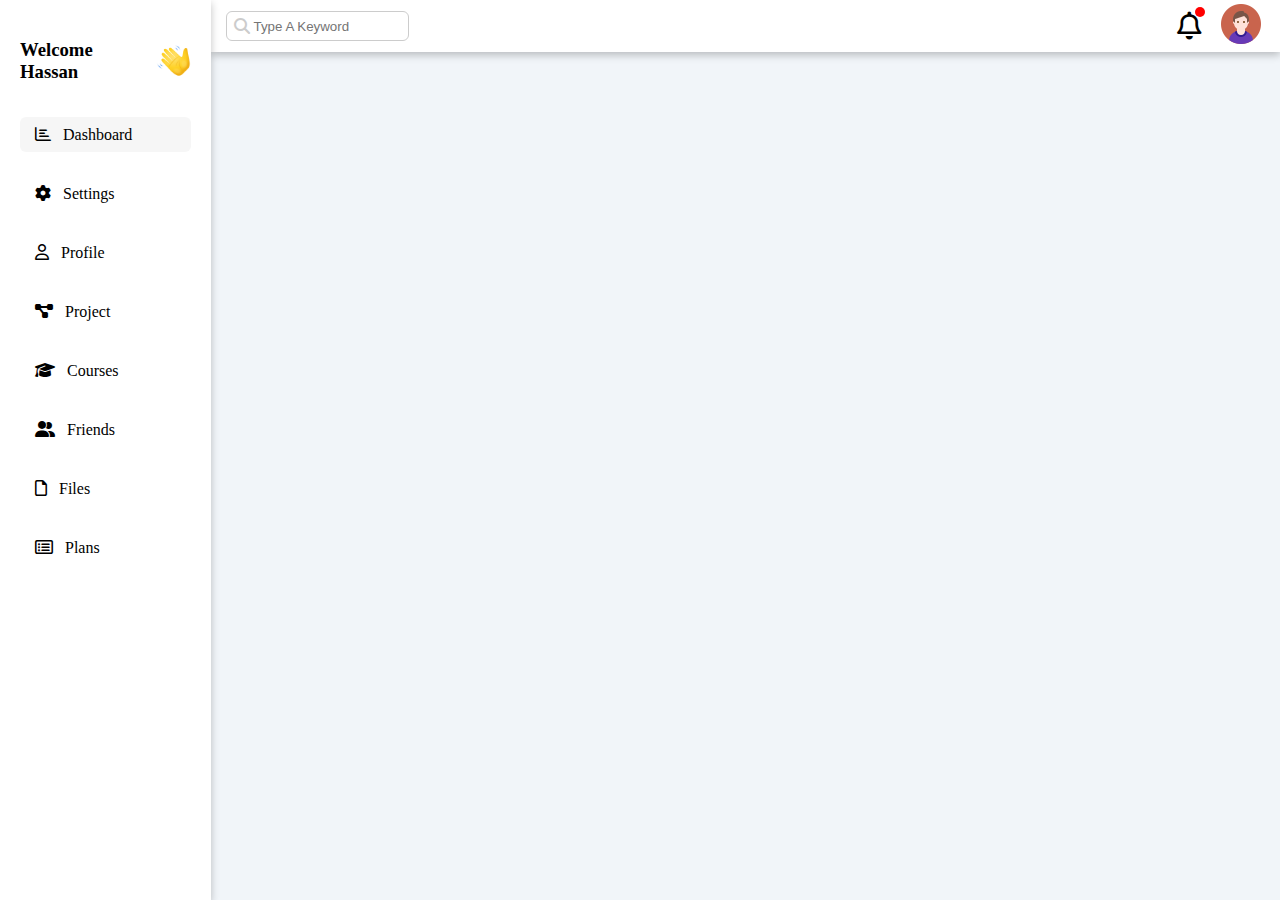
==== commit 1464c031: "create header relate #5" ====
--- a/index.html
+++ b/index.html
@@ -12,7 +12,8 @@
     <link href="https://fonts.googleapis.com/css2?family=Mada:wght@200;300;400;500;600;700;900&family=Open+Sans:ital,wght@0,300;0,400;0,500;0,600;0,700;0,800;1,800&display=swap" rel="stylesheet">
 </head>
 <body>
-    <div class="page d-flex">
+    <!-- Start sidebar -->
+    <div class="page">
         <div class="sidebar">
             <div>
                 <h3>Welcome Hassan</h3>
@@ -70,7 +71,25 @@
             </ul>
         </div>
 
+    <!-- Start header -->
+    <header>
+        <div class="header">
+            <div>
+                <i class="fa-solid fa-magnifying-glass search"></i>
+                <input type="search" placeholder="Type A Keyword">
+            </div>
+            <div>
+                <i class="fa-regular fa-bell"></i>
+                <div>
+                    <img src="images/icons8-circled-user-male-skin-type-7-48.png" alt="user-icon">
+                </div>
+            </div>
+        </div>
+    </header>
+    <!-- End header -->
     </div>
+    <!-- End sidebar -->
+
     <script src="main.js"></script>
 </body>
 </html>--- a/css/main.css
+++ b/css/main.css
@@ -14,13 +14,36 @@
 .page{
     background-color: #f1f5f9;
     min-height: 100vh;
+    display: flex;
 }
 ul{
     list-style: none;
 }
 /* Start Container */
 .container{
-
+    padding-left: 15px;
+    padding-right: 15px;
+    margin-left: auto;
+    margin-right: auto;
+}
+/* Start Media Query */
+/* Small devices */
+@media(max-width:768px){
+    .container{
+        width: 750px;
+    }
+}
+/* Medium devices */
+@media(max-width:992px){
+    .container{
+        width: 970px;
+    }
+}
+/* Large devices */
+@media(max-width:1200px){
+    .container{
+        width: 1170px;
+    }
 }
 /* End Container */
 /* Start sidebar */
@@ -81,4 +104,59 @@
         }
     }
 /* End sidebar animation */
-/* End sidebar */+/* End sidebar */
+
+/* Start header */
+header{
+    width: calc(100% - 210px);
+    height: 72px;
+    margin: 0 auto;
+}
+.header{
+    padding: 0 15px 0 15px;
+    background-color: white;
+    display: flex;
+    justify-content: space-between;
+    align-items: center;
+    box-shadow: rgba(0, 0, 0, 0.24) 0px 3px 8px;
+
+}
+.header>:first-child{
+    position: relative;
+}
+.header>:first-child i{
+    position: absolute;
+    top: 50%;
+    transform: translateY(-50%);
+    left: 0.5rem;
+    color: #CCCCCC;
+}
+.header input{
+    border-radius: 6px;
+    height: 30px;
+    outline: none;
+    border:1px solid #CCCCCC;
+    text-indent: 25px;
+}
+.header >:nth-child(2){
+    display: flex;
+    justify-content: center;
+    align-items: center;
+}
+.header >:nth-child(2) >:first-child{
+    font-size: 28px;
+    padding-right: 15px;
+    position: relative;
+}
+.header >:nth-child(2) >:first-child::after{
+    content: "";
+    width: 10px;
+    height: 10px;
+    border-radius: 50px;
+    background-color: red;
+    position: absolute;
+    top: -5px;
+    right: 12px;
+    z-index: 1111;    
+}
+/* End header */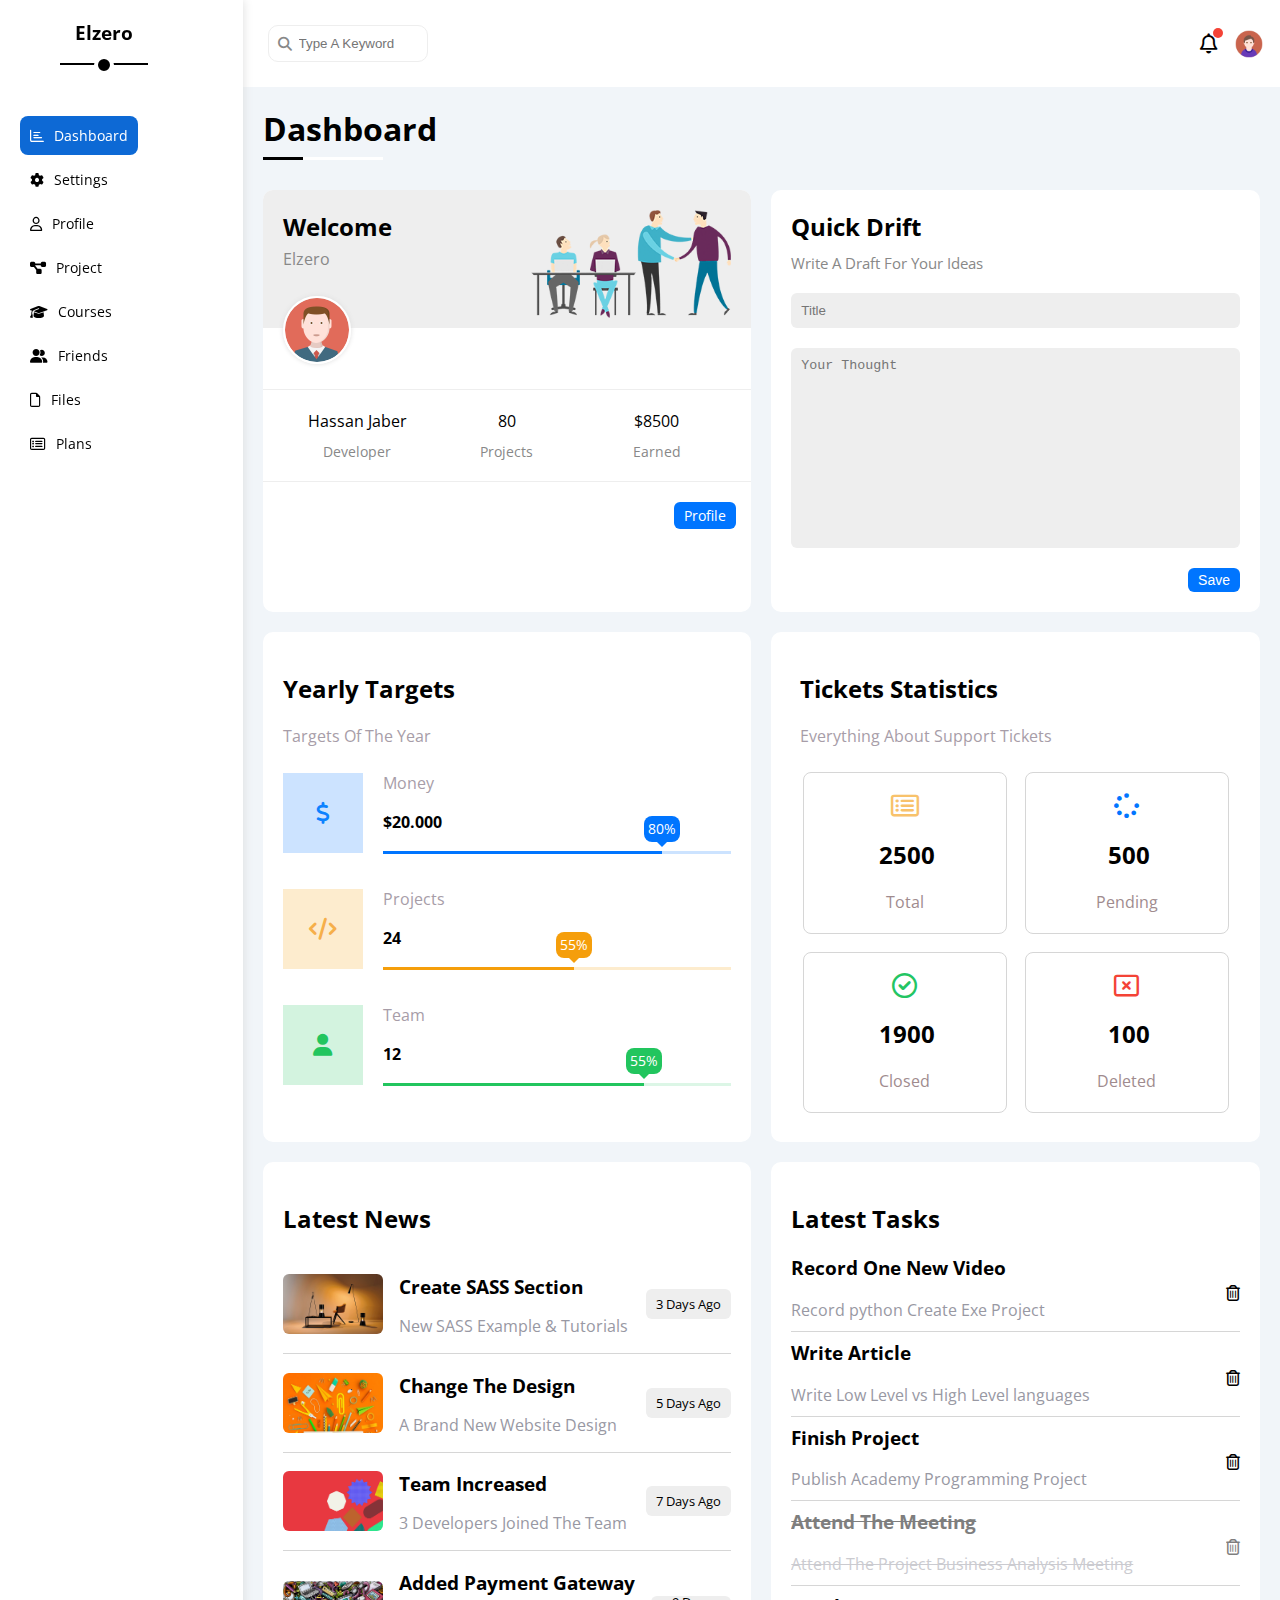
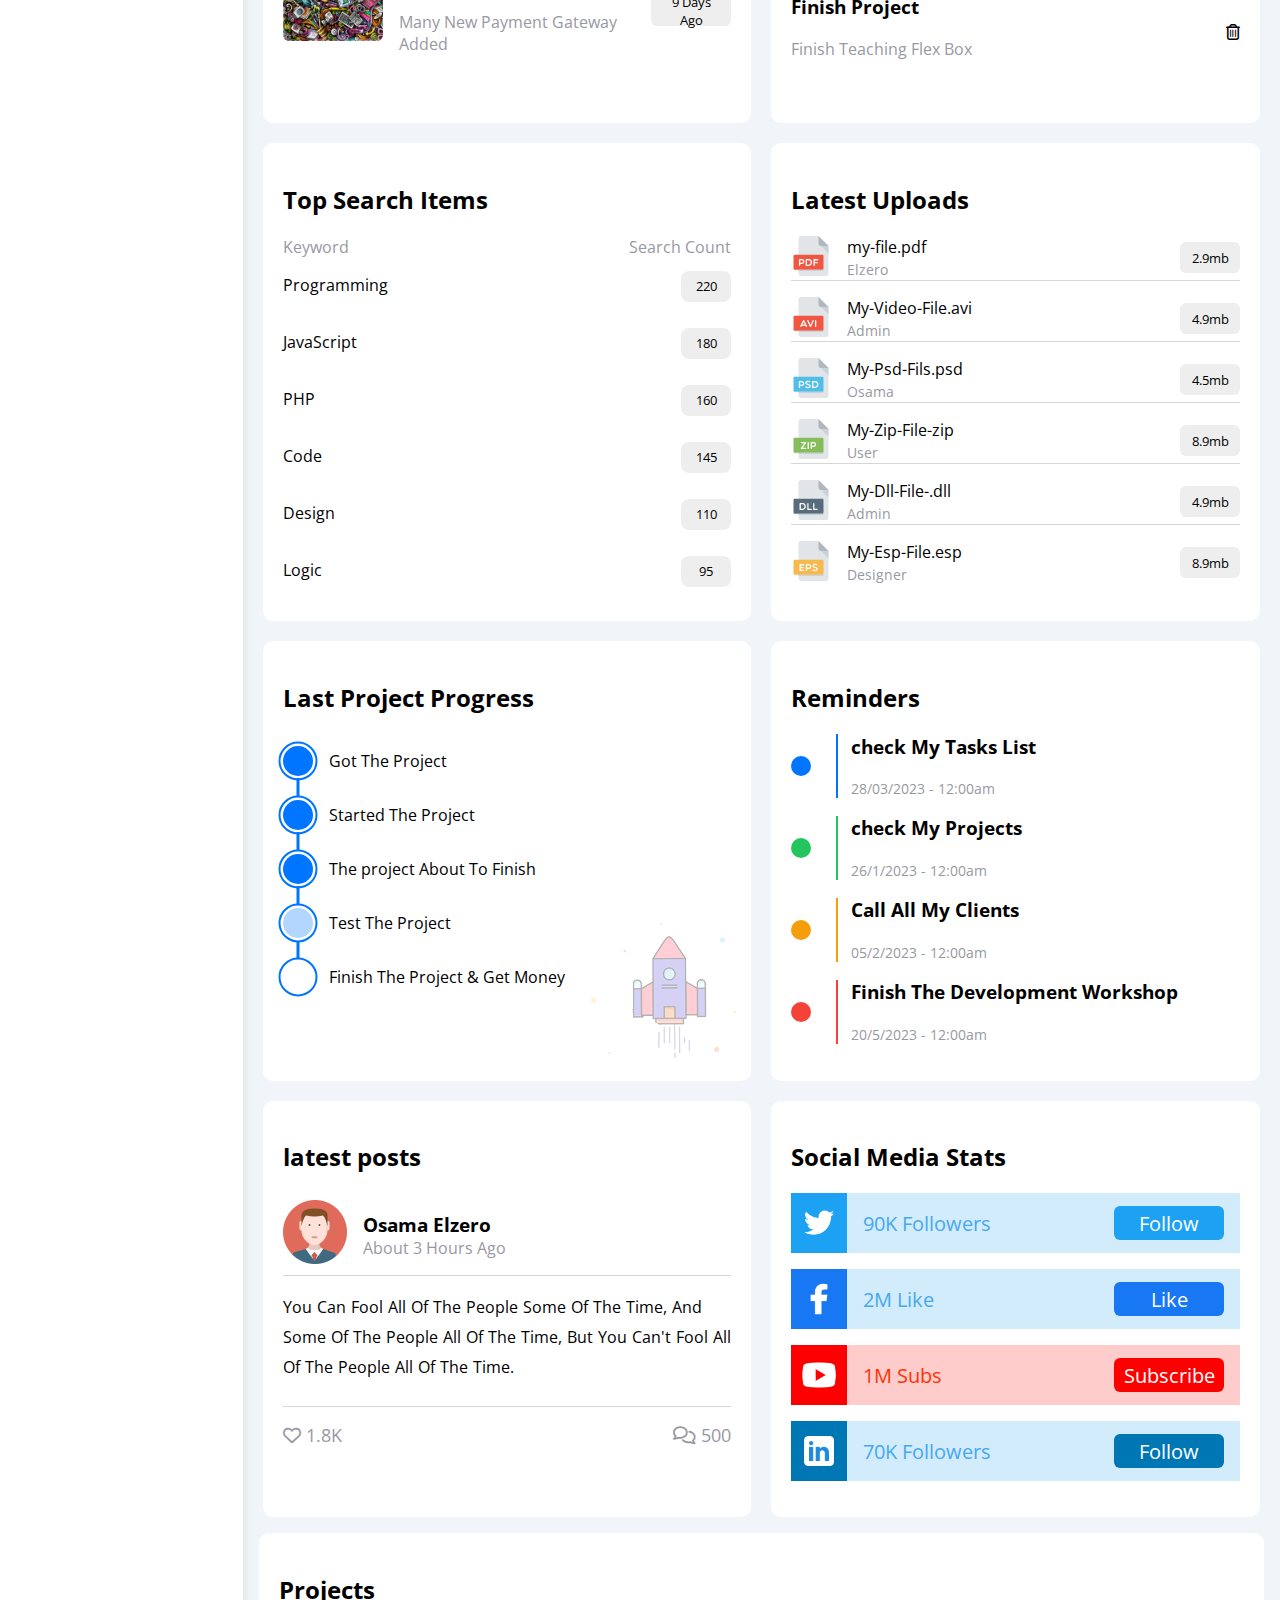
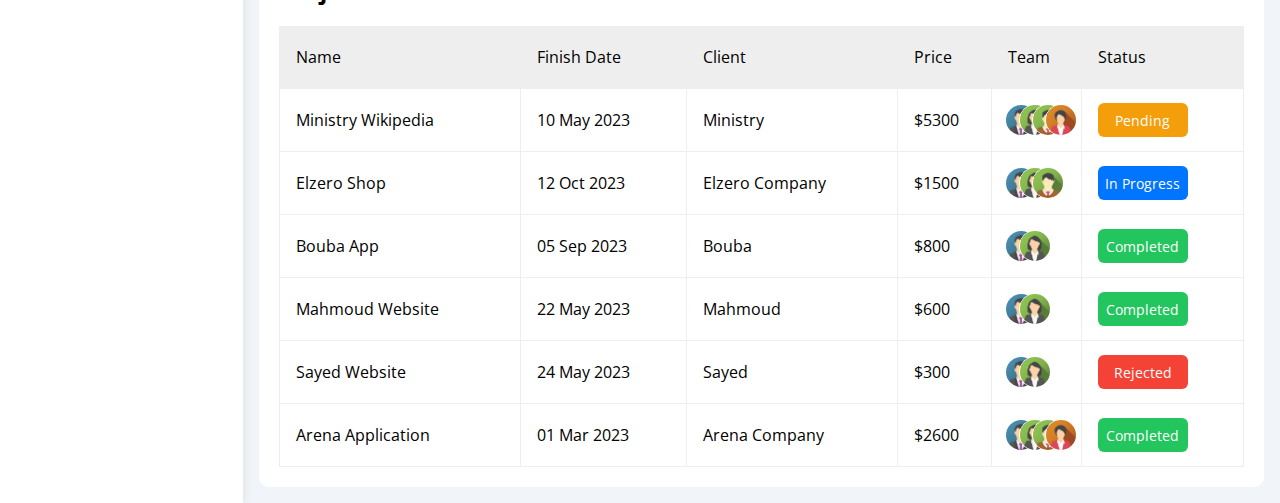
==== commit ad7546f0: "dashboard home page is completed relate #7" ====
--- a/index.html
+++ b/index.html
@@ -12,18 +12,14 @@
     <link href="https://fonts.googleapis.com/css2?family=Mada:wght@200;300;400;500;600;700;900&family=Open+Sans:ital,wght@0,300;0,400;0,500;0,600;0,700;0,800;1,800&display=swap" rel="stylesheet">
 </head>
 <body>
-    <!-- Start sidebar -->
     <div class="page">
         <div class="sidebar">
-            <div>
-                <h3>Welcome Hassan</h3>
-                <img class="hand-emoji" src="images/icons8-waving-hand-emoji-48.png" alt="hand-emoji">
-            </div>
+            <h3>Elzero</h3>
             <ul>
-                <li class="active">
-                    <a  href="index.html">
+                <li>
+                    <a href="index.html">
                         <i class="fa-regular fa-chart-bar"></i>
-                        <span>Dashboard</span>  
+                        <span>Dashboard</span>
                     </a>
                 </li>
                 <li>
@@ -70,26 +66,539 @@
                 </li>
             </ul>
         </div>
+        <div class="content">
+            <!-- Start Head -->
+            <div class="head">
+                <div class="search">
+                    <input class="search" type="search" placeholder="Type A Keyword">
+                </div>
+                <div class="icons">
+                    <span class="notification">
+                        <i class="fa-regular fa-bell fa-lg"></i>
+                    </span>
+                    <img src="images/icons8-circled-user-male-skin-type-7-48.png" alt="">
+                </div>
+            </div>
+            <!-- End Head -->
+            <h1 class="title">Dashboard</h1>
+            <!-- Start Wrapper -->
+            <div class="wrapper">
+                <!-- Start welcome Widget -->
+                <div class="welcome">
+                    <div class="intro">
+                        <div>
+                            <h2 class="heading">Welcome</h2>
+                            <p class="pra">Elzero</p>
+                        </div>
+                        <img src="images/welcome.png" class="hide-mobile">
+                    </div>
+                    <img src="images/avatar.png" alt="avatar" class="avatar">
+                    <div class="body">
+                        <div>Hassan Jaber <span>Developer</span></div>
+                        <div>80<span> Projects</span></div>
+                        <div>$8500<span>Earned</span></div>
+                    </div>
+                    <a href="profile.html" class="visit btn-shape">Profile</a>
+                </div>     
+                <!-- End welcome Widget -->   
+                <!-- Start Quick Draft Widget -->
+                <div class="quick-draft">
+                    <h2>Quick Drift</h2>
+                    <p class="">Write A Draft For Your Ideas</p>
+                    <form action="">
+                        <input class="" type="text" placeholder="Title">
+                        <textarea class="" placeholder="Your Thought"></textarea>
+                        <input class="save btn-shape" type="submit" value="Save">
+                    </form>
+                </div>
+                <!-- End Quick Draft Widget -->
+                <!-- Start Target -->
+                <div class="target">
+                    <h2>Yearly Targets</h2>
+                    <p>Targets Of The Year</p>
+                    <div class="target-one">
+                        <div><i class="fa-solid fa-dollar-sign"></i></div>
+                        <div>
+                            <span>Money</span>
+                            <span>$20.000</span>
+                            <div class="target-progress-1">
+                                <span>80%</span>
+                            </div>
+                        </div>
+                    </div>
+                    <div class="target-two">
+                        <div><i class="fa-solid fa-code"></i></div>
+                        <div>
+                            <span>Projects</span>
+                            <span>24</span>
+                            <div class="target-progress-2">
+                                <span>55%</span>
+                            </div>
+                        </div>
+                    </div>
+                    <div class="target-three">
+                        <div><i class="fa-solid fa-user"></i></div>
+                        <div>
+                            <span>Team</span>
+                            <span>12</span>
+                            <div class="target-progress-3">
+                                <span>55%</span>
+                            </div>
+                        </div>
+                    </div>
+                </div>
+                <!-- End Target -->
+                <!-- Start Tickets Statistics -->
+                <div class="tickets-statistics">
+                    <h2>Tickets Statistics</h2>
+                    <p>Everything About Support Tickets</p>
+                    <div class="statistics">
+                        <div>
+                            <i class="fa-regular fa-rectangle-list list"></i>
+                            <h2>2500</h2>
+                            <span>Total</span>
+                        </div>
+                        <div>
+                            <i class="fa-solid fa-spinner spinner"></i>
+                            <h2>500</h2>
+                            <span>Pending</span>
+                        </div>
+                        <div>
+                            <i class="fa-regular fa-circle-check check"></i>
+                            <h2>1900</h2>
+                            <span>Closed</span>
+                        </div>
+                        <div>
+                            <i class="fa-regular fa-rectangle-xmark xmark"></i>
+                            <h2>100</h2>
+                            <span>Deleted</span>
+                        </div>
+                    </div>
+                </div>
+                <!-- End Tickets Statistics -->
+                <!-- Start Last News -->
+                <div class="last-news">
+                    <h2>Latest News</h2>
+                    <div class="news">
+                        <div>
+                            <img src="images/news-01.png">
+                            <div class="news-description">
+                                <div class="news-details">
+                                    <h3>Create SASS Section</h3>
+                                    <p>New SASS Example & Tutorials</p>
+                                </div>
+                                <div class="date"><p>3 Days Ago</p></div>
+                            </div>
+                        </div>
+                        <div>
+                            <img src="images/news-02.png">
+                            <div class="news-description">
+                                <div class="news-details">
+                                    <h3>Change The Design</h3>
+                                    <p>A Brand New Website Design</p>
+                                </div>
+                                <div class="date"><p>5 Days Ago</p></div>
+                                </div>
+                        </div>
+                        <div>
+                            <img src="images/news-03.png">
+                            <div class="news-description">
+                                <div class="news-details">
+                                    <h3>Team Increased</h3>
+                                    <p>3 Developers Joined The Team</p>
+                                </div>
+                                <div class="date"><p>7 Days Ago</p></div>
+                            </div>
+                        </div>
+                        <div>
+                            <img src="images/news-04.png">
+                            <div class="news-description">
+                                <div class="news-details">
+                                    <h3>Added Payment Gateway</h3>
+                                    <p>Many New Payment Gateway Added</p>
+                                </div>
+                                <div class="date"><p>9 Days Ago</p></div>
+                            </div>
+                        </div>
+                    </div>
+                </div>
+                <!-- End Last News -->
+                <!-- Start Latest Tasks-->
+                <div class="Latest-tasks">
+                    <h2>Latest Tasks</h2>
+                    <div>
+                        <div class="tasks-details">
+                            <div>
+                                <h3>Record One New Video</h3>
+                                <p>Record python Create Exe Project</p>
+                            </div>
+                            <i class="fa-regular fa-trash-can delete"></i>
+                        </div>
+                        <div class="tasks-details">
+                            <div>
+                                <h3>Write Article</h3>
+                                <p>Write Low Level vs High Level languages</p>
+                            </div>
+                            <i class="fa-regular fa-trash-can delete"></i>
+                        </div>
+                        <div class="tasks-details">
+                            <div>
+                                <h3>Finish Project</h3>
+                                <p>Publish Academy Programming Project</p>
+                            </div>
+                            <i class="fa-regular fa-trash-can delete"></i>
+                        </div>
+                        <div class="tasks-details">
+                            <div>
+                                <h3 class="completed-task">Attend The Meeting</h3>
+                                <p class="completed-task">Attend The Project Business Analysis Meeting</p>
+                            </div>
+                            <i class="fa-regular fa-trash-can delete completed-task"></i>
+                        </div>
+                        <div class="tasks-details">
+                            <div>
+                                <h3>Finish Project</h3>
+                                <p>Finish Teaching Flex Box</p>
+                            </div>
+                            <i class="fa-regular fa-trash-can delete"></i>
+                        </div>
+                    </div>
+                </div>
+                <!-- End Latest Tasks-->
+                <!-- Start Top Search Items -->
+                <div class="top-search">
+                    <h2>Top Search Items</h2>
+                    <div><span>Keyword</span><span>Search Count</span></div>
+                    <div class="search-items">
+                        <div class="search-details">
+                            <p>Programming</p>
+                            <p class="count">220</p>
+                        </div>
+                        <div class="search-details">
+                            <p>JavaScript</p>
+                            <p class="count">180</p>
+                        </div>
+                        <div class="search-details">
+                            <p>PHP</p>
+                            <p class="count">160</p>
+                        </div>
+                        <div class="search-details">
+                            <p>Code</p>
+                            <p class="count">145</p>
+                        </div>
+                        <div class="search-details">
+                            <p>Design</p>
+                            <p class="count">110</p>
+                        </div>
+                        <div class="search-details">
+                            <p>Logic</p>
+                            <p class="count">95</p>
+                        </div>
+                    </div>
+                </div>
+                <!-- End Top Search Items -->
+                <!-- Start Latest Uploads -->
+                <div class="latest-uploads">
+                    <h2>Latest Uploads</h2>
+                    <div>
+                        <div class="uploads">
+                            <img src="images/pdf.svg">
+                            <div class="uploads-details">
+                                <div>
+                                    <p>my-file.pdf</p>
+                                    <span>Elzero</span>
+                                </div>
+                                <div>2.9mb</div>
+                            </div>
+                        </div>
+                        <div class="uploads">
+                            <img src="images/avi.svg">
+                            <div class="uploads-details">
+                                <div>
+                                    <p>My-Video-File.avi</p>
+                                    <span>Admin</span>
+                                </div>
+                                <div>4.9mb</div>
+                            </div>
+                        </div>
+                        <div class="uploads">
+                            <img src="images/psd.svg">
+                            <div class="uploads-details">
+                                <div>
+                                    <p>My-Psd-Fils.psd</p>
+                                    <span>Osama</span>
+                                </div>
+                                <div>4.5mb</div>
+                            </div>
+                        </div>
+                        <div class="uploads">
+                            <img src="images/zip.svg">
+                            <div class="uploads-details">
+                                <div>
+                                    <p>My-Zip-File-zip</p>
+                                    <span>User</span>
+                                </div>
+                                <div>8.9mb</div>
+                            </div>
+                        </div>
+                        <div class="uploads">
+                            <img src="images/dll.svg">
+                            <div class="uploads-details">
+                                <div>
+                                    <p>My-Dll-File-.dll</p>
+                                    <span>Admin</span>
+                                </div>
+                                <div>4.9mb</div>
+                            </div>
+                        </div>
+                        <div class="uploads">
+                            <img src="images/eps.svg">
+                            <div class="uploads-details">
+                                <div>
+                                    <p>My-Esp-File.esp</p>
+                                    <span>Designer</span>
+                                </div>
+                                <div>8.9mb</div>
+                            </div>
+                        </div>
+                    </div>
+                </div>
+                <!-- End Latest Uploads -->
+                <!-- Start Last Project Progress -->
+                <div class="project-progress">
+                    <h2>Last Project Progress</h2>
+                    <div>
+                        <div class="progress-details">
+                            <div class="progress-1"></div>
+                            <p>Got The Project</p>
+                        </div>
+                        <div class="progress-details">
+                            <div class="progress-2"></div>
+                            <p>Started The Project</p>
+                        </div>
+                        <div class="progress-details">
+                            <div class="progress-3"></div>
+                            <p>The project About To Finish</p>
+                        </div>
+                        <div class="progress-details">
+                            <div class="progress-4">
+                                <div></div>
+                            </div>
+                            <p>Test The Project</p>
+                        </div>
+                        <div class="progress-details">
+                            <div class="progress-5"></div>
+                            <p>Finish The Project & Get Money</p>
+                        </div>
+                    </div>
+                </div>
+                <!-- End Last Project Progress -->
+                 <!-- Start Reminders -->
+            <div class="reminders">
+                <h2>Reminders</h2>
+                <div>
+                    <div class="reminder-1">
+                        <div></div>
+                        <div class="reminder-details">
+                            <h3>check My Tasks List</h3>
+                            <span>28/03/2023 - 12:00am</span>
+                        </div>
+                    </div>
+                    <div class="reminder-2">
+                        <div></div>
+                        <div class="reminder-details">
+                            <h3>check My Projects</h3>
+                            <span>26/1/2023 - 12:00am</span>
+                        </div>
+                    </div>
+                    <div class="reminder-3">
+                        <div></div>
+                        <div class="reminder-details">
+                            <h3>Call All My Clients</h3>
+                            <span>05/2/2023 - 12:00am</span>
+                        </div>
+                    </div>
+                    <div class="reminder-4">
+                        <div></div>
+                        <div class="reminder-details">
+                            <h3>Finish The Development Workshop</h3>
+                            <span>20/5/2023 - 12:00am</span>
+                        </div>
+                    </div>
+                </div>
+            </div>
+            <!-- End Reminders -->
+            <!-- Start latest Post -->
+            <div class="latest-posts">
+                <h2>latest posts</h2>
+                <div>
+                    <div class="user">
+                        <div>
+                            <img src="images/avatar.png">
+                        </div>
+                        <div>
+                            <h3>Osama Elzero</h3>
+                            <p>About 3 Hours Ago</p>
+                        </div>
+                    </div>
+                    <div class="post-content">
+                        <p>you can fool all of the people some of the time, and some of the people all of the time, but you can't fool all of the people all of the time.</p>
+                    </div>
+                    <div class="comments">
+                        <div>
+                            <i class="fa-regular fa-heart"></i>
+                            <span>1.8K</span>
+                        </div>
+                        <div>
+                            <i class="fa-regular fa-comments"></i>
+                            <span>500</span>
+                        </div>
+                    </div>
+                </div>
 
-    <!-- Start header -->
-    <header>
-        <div class="header">
-            <div>
-                <i class="fa-solid fa-magnifying-glass search"></i>
-                <input type="search" placeholder="Type A Keyword">
             </div>
-            <div>
-                <i class="fa-regular fa-bell"></i>
+            <!-- End Last Post -->
+            <!-- Start Social Media Stats -->
+            <div class="social-media">
+                <h2>Social Media Stats</h2>
                 <div>
-                    <img src="images/icons8-circled-user-male-skin-type-7-48.png" alt="user-icon">
+                    <div>
+                        <div class="social-media-icons social-media-icon-twitter">
+                            <img src="images/icons8-twitter-64.png">
+                        </div>
+                        <div class="followers twitter">
+                            <p>90K Followers</p>
+                            <p class="btn btn-twitter">Follow</p>
+                        </div>
+                    </div>
+                    <div>
+                        <div class="social-media-icons social-media-icon-facebook">
+                            <img src="images/icons8-facebook-f-64.png">
+                        </div>
+                        <div class="followers facebook">
+                            <p>2M Like</p>
+                            <p class="btn btn-facebook">Like</p>
+                        </div>
+                    </div>
+                    <div>
+                    <div class="social-media-icons social-media-icon-youtube">
+                        <img src="images/icons8-youtube-64.png">
+                    </div>
+                        <div class="followers-youtube">
+                            <p>1M Subs</p>
+                            <p class="btn btn-youtube">Subscribe</p>
+                        </div>
+                    </div>
+                    <div>
+                        <div class="social-media-icons social-media-icon-linkedin">
+                            <img src="images/icons8-linkedin-64.png">
+                        </div>
+                        <div class="followers">
+                            <p>70K Followers</p>
+                            <p class="btn btn-linkedin">Follow</p>
+                        </div>
+                    </div>
                 </div>
             </div>
+            <!-- End Social Media Stats -->
+            </div>
+            <!-- End Wrapper -->
+            <!-- Start Projects Table -->
+            <div class="projects">
+                <div>
+                    <h2>Projects</h2>
+                    <div class="resopnsive-table">
+                        <table>
+                            <thead>
+                                <tr>
+                                <td>Name</td>
+                                <td>Finish Date</td>
+                                <td>Client</td>
+                                <td>Price</td>
+                                <td>Team</td>
+                                <td>Status</td>
+                                </tr>
+                            </thead>
+                            <tbody>
+                            <tr>
+                                <td>Ministry Wikipedia</td>
+                                <td>10 May 2023</td>
+                                <td>Ministry</td>
+                                <td>$5300</td>
+                                <td class="team">
+                                    <img src="images/team-01.png">
+                                    <img src="images/team-02.png">
+                                    <img src="images/team-03.png">
+                                    <img src="images/team-04.png">
+                                </td>
+                                <td><div class="Stat pending">Pending</div></td>
+                            </tr>
+                            <tr>
+                                <td>Elzero Shop</td>
+                                <td>12 Oct 2023</td>
+                                <td>Elzero Company</td>
+                                <td>$1500</td>
+                                <td class="team">
+                                    <img src="images/team-01.png">
+                                    <img src="images/team-02.png">
+                                    <img src="images/team-03.png">
+                                </td>
+                                <td><div class="Stat in-progress">In Progress</div></td>
+                            </tr>
+                            <tr>
+                                <td>Bouba App</td>
+                                <td>05 Sep 2023</td>
+                                <td>Bouba</td>
+                                <td>$800</td>
+                                <td class="team">
+                                    <img src="images/team-01.png">
+                                    <img src="images/team-02.png">
+                                </td>
+                                <td><div class="Stat completed">Completed</div></td>
+                            </tr>
+                            <tr>
+                                <td>Mahmoud Website</td>
+                                <td>22 May 2023</td>
+                                <td>Mahmoud</td>
+                                <td>$600</td>
+                                <td class="team">
+                                    <img src="images/team-01.png">
+                                    <img src="images/team-02.png">
+                                </td>
+                                <td><div class="Stat completed">Completed</div></td>
+                            </tr>
+                            <tr>
+                                <td>Sayed Website</td>
+                                <td>24 May 2023</td>
+                                <td>Sayed</td>
+                                <td>$300</td>
+                                <td class="team">
+                                    <img src="images/team-01.png">
+                                    <img src="images/team-02.png">
+                                </td>
+                                <td><div class="Stat rejected">Rejected</div></td>
+                            </tr>
+                            <tr>
+                                <td>Arena Application</td>
+                                <td>01 Mar 2023</td>
+                                <td>Arena Company</td>
+                                <td>$2600</td>
+                                <td class="team">
+                                    <img src="images/team-01.png">
+                                    <img src="images/team-02.png">
+                                    <img src="images/team-03.png">
+                                    <img src="images/team-04.png">
+                                </td>
+                                <td><div class="Stat completed">Completed</div></td>
+                            </tr>
+                            </tbody>
+                        </table>
+                    </div>
+                </div>
+            </div>
+            <!-- End Projects Table -->
         </div>
-    </header>
-    <!-- End header -->
     </div>
-    <!-- End sidebar -->
-
     <script src="main.js"></script>
 </body>
 </html>--- a/css/main.css
+++ b/css/main.css
@@ -1,162 +1,1191 @@
-*{
-    box-sizing: border-box;
-}
 body{
-    font-family: "Open Sans" sans-serif;
+    font-family: "Open Sans",sans-serif;
     margin: 0;
+}
+:root {
+  --blue-color: #0075ff;
+  --blue-alt-color: #0d69d5;
+  --orange-color: #f59e0b;
+  --green-color: #22c55e;
+  --red-color: #f44336;
+  --grey-color: #888;
 }
 *:focus{
     outline: none;
 }
+::-webkit-scrollbar{
+    width: 15px;
+}
+::-webkit-scrollbar-track{
+    background-color: white;
+}
+::-webkit-scrollbar-thumb{
+    background-color: var(--blue-color);
+}
+::-webkit-scrollbar-thumb:hover{
+    background-color: var(--blue-alt-color);
+}
+ul{
+    padding: 0;
+    list-style: none;
+}
 a{
     text-decoration: none;
 }
+.btn-shape{
+    padding: 4px 10px;
+    border-radius: 6px;
+    cursor: pointer;
+}
 .page{
+    display: flex;
     background-color: #f1f5f9;
     min-height: 100vh;
-    display: flex;
-}
-ul{
-    list-style: none;
-}
-/* Start Container */
-.container{
-    padding-left: 15px;
-    padding-right: 15px;
-    margin-left: auto;
-    margin-right: auto;
-}
-/* Start Media Query */
-/* Small devices */
-@media(max-width:768px){
-    .container{
-        width: 750px;
-    }
-}
-/* Medium devices */
-@media(max-width:992px){
-    .container{
-        width: 970px;
-    }
-}
-/* Large devices */
-@media(max-width:1200px){
-    .container{
-        width: 1170px;
-    }
-}
-/* End Container */
+}
 /* Start sidebar */
+.active{
+    background-color: #0D69D5;
+    border-radius: 8px;
+}
+.active>a>i,.active> a > span{
+    color: white;
+}
 .sidebar{
     background-color: white;
-    padding: 20px;
     position: relative;
-    min-height: 100vh;
-    max-width: 250px;
-    box-shadow: rgba(0, 0, 0, 0.24) 0px 3px 8px;
-}
-.sidebar >:first-child{
-    display: flex;
-    justify-content: space-around;
-    align-items: center;
+    padding: 20px;
+    width: 250px;
+    box-shadow:  0 0 10px #DDD;
+}
+.sidebar>:first-child{
+    position: relative;
+    margin-top: 0;
+    text-align: center;
+    margin-bottom: 50px;
+}
+.sidebar>:first-child,.sidebar>:first-child::before,.sidebar>:first-child::after{
+position: fixed;
+left: calc(250px /2 - 50px);
 }
 .sidebar ul{
-    display: flex;
-    flex-direction: column;
-    justify-content:space-around;
-    align-items: flex-start;
-    padding: 0;
-}
-.sidebar ul li {
-    padding-left: 15px;
+    position: fixed;
+    top: 100px;
+}
+.sidebar ul li a{
+    display: flex;
+    align-items: center;
+    font-size: 14px;
+    color: black;
+    border-radius: 6px;
+    padding: 10px;
+    transition: 0.3s;
+    margin-bottom: 5px;
+}
+.sidebar ul li a:hover{
+    background-color: #2276d6;
+    border-radius: 8px;
+    color: white;
+}
+.sidebar ul li span{
+    font-size: 14px;
+    margin-left: 10px;
+}
+.sticky{
+    -webkit-animation: 700ms ease-in-out 0s normal none 1 running fadeInDown;
+    animation: 700ms ease-in-out 0s normal none 1 running fadeInDown;
+    position: fixed;
+    top: 0;
+    width: calc(100% - 270px);
+    z-index: 999;
+    transition: all 0.3s ease 0s;
+    border-bottom: 1px solid #F2F4F7;
+    background: #fff;
+    box-shadow:  4px 3px 10px #ddd;
+
+}
+@keyframes fadeInDown{
+    0%{
+    opacity: 0;
+    -webkit-transform: translate3d(0,-100%,0);
+    transform: translate3d(0,-100%,0);
+    }
+    100%{
+    opacity: 1;
+    -webkit-transform: translateZ(0);
+    transform: translateZ(0);
+    }
+}
+@media(max-width:767px){
+    .sidebar{
+        width: 55px;
+        padding: 10px;
+    }
+    .sticky{
+        width: calc(100% - 95px);
+        left: calc(95 - 100%);
+    }
+    .sidebar ul li span{
+        display: none;
+    }
+.sidebar>:first-child{
+    font-style: 13px;
+    margin-bottom: 15px;
+    }
+    .sidebar>:first-child{
+    left: 5px;
+    top: 30px;
+    }
+}
+@media(min-width:768px){
+.sidebar>:first-child::before,
+.sidebar>:first-child::after{
+    content: "";
+    background-color: black;
+    left: 50%;
+    transform: translateX(-50%);
+    position: absolute;
+}
+.sidebar>:first-child::before{
+    width: 88px;
+    height: 2px;
+    bottom: -20px;
+}
+.sidebar>:first-child::after{
+    width: 12px;
+    height: 12px;
+    border-radius: 50%;
+    bottom: -30px;
+    border: 4px solid white;
+}
+
+
+}
+/* End sidebar */
+/*  Start Head  */
+.content{
     width: 100%;
-    display: flex;
-    align-items: center;
-    height: 35px;
-    border-radius: 6px;
-    margin-bottom: 1.5rem;
-}
-.sidebar ul li i,.sidebar ul li span{
-    color: black;
-}
-.sidebar ul li span{
-    margin-left: 0.5rem;
-}
-.active{
-    background-color: #F6F6F6;
-}
-/* Start sidebar animation */
-    .hand-emoji{
-        width: 35px;
-        height: 35px;
-        animation:  ease-in-out .9s hand-emoji;
-    }
-
-    @keyframes hand-emoji{
-        0%{
-            transform: rotate(0deg);
-        }
-        50%{
-            transform: rotate(90deg);
-        }
-        100%{
-            transform: rotate(0deg);
-        }
-    }
-/* End sidebar animation */
-/* End sidebar */
-
-/* Start header */
-header{
-    width: calc(100% - 210px);
-    height: 72px;
-    margin: 0 auto;
-}
-.header{
-    padding: 0 15px 0 15px;
+    overflow: hidden;
+}
+.head{
     background-color: white;
     display: flex;
     justify-content: space-between;
     align-items: center;
-    box-shadow: rgba(0, 0, 0, 0.24) 0px 3px 8px;
-
-}
-.header>:first-child{
+    padding: 15px;
+}
+.search {
     position: relative;
-}
-.header>:first-child i{
-    position: absolute;
+    padding: 10px;
+
+}
+.search input{
+    border: 1px solid #eee;
+    border-radius: 10px;
+    padding-left: 30px;
+    width: 160px;
+    transition: 0.3s width;
+}
+.search input:focus{
+    width: 200px;
+}
+.search input:focus::placeholder{
+    opacity: 0;
+}
+.search::before{
+    font-family: var(--fa-style-family-classic);
+    content: "\f002";
+    font-weight: 900;
+    position: absolute;
+    left: 15px;
     top: 50%;
     transform: translateY(-50%);
-    left: 0.5rem;
-    color: #CCCCCC;
-}
-.header input{
-    border-radius: 6px;
-    height: 30px;
-    outline: none;
-    border:1px solid #CCCCCC;
-    text-indent: 25px;
-}
-.header >:nth-child(2){
-    display: flex;
-    justify-content: center;
-    align-items: center;
-}
-.header >:nth-child(2) >:first-child{
-    font-size: 28px;
-    padding-right: 15px;
+    font-size: 14px;
+    color: var(--grey-color);
+    padding-left: 5px;
+    z-index: 9999;
+}
+.icons{
+    display: flex;
+    align-items: center;
+}
+.notification{
     position: relative;
 }
-.header >:nth-child(2) >:first-child::after{
+.notification::before{
     content: "";
+    position: absolute;
     width: 10px;
     height: 10px;
-    border-radius: 50px;
-    background-color: red;
-    position: absolute;
+    border-radius: 50%;
+    background-color: var(--red-color);
     top: -5px;
-    right: 12px;
-    z-index: 1111;    
-}
-/* End header */+    right: -5px;
+}
+.head .icons img{
+    width: 32px;
+    height: 32px;
+    margin-left: 15px;
+}
+/*  End Head  */
+
+.title{
+    position: relative;
+    margin: 20px 20px 40px;
+}
+.title::before,.title::after{
+    content: "";
+    position: absolute;
+    height: 3px;
+    bottom: -10px;
+    left: 0;
+}
+.title::before{
+    background-color: white;
+    width: 120px;
+}
+.title::after{
+    background-color: black;
+    width: 40px;
+}
+/* Start welcome Widget */
+.wrapper{
+    display: grid;
+    grid-template-columns: repeat(auto-fill,minmax(450px,1fr));
+    margin-left: 20px;
+    margin-right: 20px;
+    gap: 20px;
+}
+.welcome{
+    background-color: white;
+    border-radius: 10px;
+    overflow: hidden;
+}
+.intro{
+    padding: 20px;
+    display: flex;
+    justify-content: space-between;
+    background-color: #eee;
+}
+.intro img{
+    width: 200px;
+    margin-bottom: -10px;
+}
+.heading{
+    margin: 0;
+}
+.pra{
+    color: var(--grey-color);
+    margin-top: 5px;
+}
+.welcome .avatar{
+    width: 64px;
+    height: 64px;
+    border: 2px solid white;
+    border-radius: 50%;
+    box-shadow: 0 0 5px #ddd;
+    margin-left: 20px;
+    margin-top: -32px;
+}
+.body{
+    text-align: center;
+    display: flex;
+    padding: 20px;
+    margin-top: 20px;
+    margin-bottom: 20px;
+    border-bottom: 1px solid #eee;
+    border-top: 1px solid #eee;
+}
+.body > div{
+    flex: 1;
+}
+.body span{
+    display: block;
+    color: var(--grey-color);
+    font-size: 14px;
+    margin-top: 10px;
+}
+.visit{
+    display: block;
+    font-size: 14px;
+    border-radius: 6px;
+    background-color: var(--blue-color);
+    width: fit-content;
+    margin: 0 15px 15px auto;
+    transition: 0.3s;
+    color: white;
+}
+.visit:hover{
+    background-color: var(--blue-alt-color);
+}
+
+@media(max-width:767px){
+    .welcome{
+    text-align: center;
+    }
+  .wrapper {
+    grid-template-columns: minmax(200px, 1fr);
+    margin-left: 10px;
+    margin-right: 10px;
+    gap: 10px;
+  }
+.welcome .intro{
+    padding-bottom: 30px;
+}
+.welcome .avatar{
+    margin-left: 0;
+}
+.welcome .body >:not(:last-child){
+    margin-bottom: 20px;
+}
+.body{
+    display: block;
+}
+.hide-mobile{
+    display: none;
+}
+}
+/* End welcome Widget */
+/* Start Quick Draft Widget  */
+.quick-draft{
+    padding: 20px;
+    background-color: white;
+    border-radius: 10px;
+}
+.quick-draft h2{
+    margin-top: 0;
+    margin-bottom: 10px;
+    
+}
+.quick-draft p{
+    margin-bottom: 20px;
+    margin-top: 0px;
+    color: var(--grey-color);
+    font-size: 15px;
+}
+.quick-draft input[type=text],.quick-draft textarea{
+    display: block;
+    margin-bottom: 20px;
+    width: calc(100% - 20px);
+    padding: 10px;
+    border: none;
+    background-color: #eee;
+    border-radius: 6px;
+}
+.quick-draft textarea{
+    resize: none;
+    min-height: 180px;
+/* height: ; */
+}
+.quick-draft input[type=submit]{
+    display: block;
+    font-size: 14px;
+    background-color: var(--blue-color);
+    color: white;
+    border: none;
+    width: fit-content;
+    margin-left: auto;
+    transition: 0.3s;
+    cursor: pointer;
+}
+.quick-draft input[type=submit]:hover{
+    background-color: var(--blue-alt-color);
+}
+/* End Quick Draft Widget  */
+
+/* Start Target */
+.target{
+    background-color: white;
+    border-radius: 10px;
+    padding: 20px;
+}
+.target-one,.target-two,.target-three{
+    display: flex;
+    justify-content: space-between;
+    align-items: center;
+    margin-bottom: 1rem;
+}
+.target-one>:first-child,.target-two>:first-child,.target-three>:first-child{
+    width:80px;
+    height: 80px;
+    display: flex;
+    justify-content: center;
+    align-items: center;
+}
+.target-one>:first-child>:first-child,.target-two>:first-child>:first-child,.target-three>:first-child>:first-child{
+    font-size: 22px;
+}
+.target-one>:first-child{
+background-color: #CCE3FF;
+color: #0C82FF;
+}
+.target-two>:first-child{
+background-color: #FDECCE;
+color: #F6AF4A;
+}
+.target-three>:first-child{
+background-color: #D3F3DF;
+color: #22C55E;
+}
+.target-one>:nth-child(2),.target-two>:nth-child(2),.target-three>:nth-child(2){
+    width:calc(100% - 100px);
+    height: 100px;
+    display: flex;
+    flex-direction: column;
+    justify-content: space-around;
+    align-items: flex-start;
+    margin-left: 20px;
+}
+.target-one>:nth-child(2) >:first-child,.target-two>:nth-child(2) >:first-child,.target-three>:nth-child(2) >:first-child,.target>p{
+    color: #A79DA8 ;
+}
+.target-one>:nth-child(2) >:nth-child(2),.target-two>:nth-child(2) >:nth-child(2),.target-three>:nth-child(2) >:nth-child(2){
+    font-weight: bold;
+}
+.target-progress-1,.target-progress-2,.target-progress-3{
+    width: 100%;
+    height: 3px;
+    position: relative;
+}
+.target-progress-1{
+    background-color: #CCE3FF;
+}
+.target-progress-1::before,.target-progress-2::before,.target-progress-3::before{
+    content: "";
+    position: absolute;
+    z-index: 9999;
+    height: 3px;
+}
+.target-progress-1::before{
+    width: 80%;
+    background-color: #0075FF;
+}
+.target-progress-1>:first-child,.target-progress-2>:first-child,.target-progress-3>:first-child{
+    position: absolute;
+    top: -35px;
+    width: 30px;
+    height: 20px;
+    padding: 3px;
+    border-radius: 8px;
+    color: white;
+    text-align: center;
+    font-size: 14px;
+}
+.target-progress-1>:first-child::after,.target-progress-2>:first-child::after,.target-progress-3>:first-child::after{
+    content: "";
+    border: 5px solid;
+    border-right-color: transparent;
+    border-left-color: transparent;
+    border-top-color: transparent;
+    position: absolute;
+    width: 0%;
+    height: 0%;
+    left: 50%;
+    top: 100%;
+    transform: translate(-50%,0%) rotate(180deg);
+}
+.target-progress-1>:first-child::after{
+    border-bottom-color: #0075FF;
+}
+.target-progress-2>:first-child::after{
+    border-bottom-color: #F59E0B;
+}
+.target-progress-3>:first-child::after{
+    border-bottom-color: #22C55E;
+}
+.target-progress-1>:first-child{
+    background-color: #0075FF;
+    left:calc(80% - 18px);
+}
+
+.target-progress-2{
+    background-color: #FDECCE;
+}
+.target-progress-2::before{
+    width: 55%;
+    background-color: #F59E0B;
+}
+.target-progress-2>:first-child{
+    background-color: #F59E0B;
+    left:calc(55% - 18px);
+}
+.target-progress-3{
+    background-color: #DCF6E6;
+}
+.target-progress-3::before{
+    width: 75%;
+    background-color: #22C55E;
+}
+.target-progress-3>:first-child{
+    background-color: #22C55E;
+    left:calc(75% - 18px);
+}
+/* End Target */
+
+/* Start Tickets Statistics */
+.tickets-statistics{
+    background-color: white;
+    padding: 20px;
+    border-radius: 10px;
+}
+.tickets-statistics p{
+    color: #A79DA8;
+}
+.tickets-statistics p,.tickets-statistics h2{
+    margin-left: 2%;
+}
+.statistics{
+    display: flex;
+    flex-wrap: wrap;
+    justify-content: center;
+    align-items: center;
+}
+.statistics>div{
+    padding: 20px 0;
+    display: flex;
+    flex-direction: column;
+    align-items: center;
+    justify-content:space-around;
+    width: calc(90% / 2);
+    margin-bottom: 1rem;
+    border:1px solid #D6D6D6;
+    border-radius: 8px;
+    margin:  2% 2%;
+}
+.statistics>div>i{
+    font-size: 25px;
+}
+.statistics > div > .list{
+color: #F8C26B;
+}
+.statistics > div > .spinner{
+color: #0175FF;
+}
+
+.statistics > div > .check{
+color: #23C563;
+}
+.statistics > div > .xmark{
+color: #F44336;
+}
+.statistics > div > span{
+    color: #A08B8E;
+}
+@media(max-width:767px){
+    .statistics>div{
+        width: 100%;
+    }
+}
+/* End Tickets Statistics */
+/* Start Last News */
+.last-news{
+    background-color: white;
+    padding: 20px;
+    border-radius: 10px;
+}
+.news{
+    display: flex;
+    flex-direction: column;
+    padding-bottom: 1rem;
+    margin-bottom: 1rem;
+}
+.news div:not(.date){
+    display: flex;
+    justify-content: space-between;
+    align-items: center;
+}
+.news div:not(.news-details):not(:last-child){
+    border-bottom: 1px solid #D6D6D6;
+}
+.news > div > img{
+    border-radius: 6px;
+    width: 100px;
+    height: 60px;
+}
+.news-description{
+    margin-left: 1rem;
+    display: flex;
+    justify-content: space-between;
+    align-items: center;
+    position: relative;
+    width:calc(100% - 100px);
+}
+.news-details{
+    display: flex;
+    flex-direction: column;
+}
+.news-details h3{
+    margin-bottom: 0;
+    align-self: flex-start;
+}
+.news-details p{
+    color: #9898A3;
+}
+.date{
+    height: 30px;
+    display: flex;
+    padding: 0 10px;
+    justify-content: center;
+    align-items: center;
+    text-align: center;
+    background-color: #EEEEEE;
+    border-radius: 6px;
+    font-size: 13px;
+}
+.date p{
+    text-align: center;
+}
+@media (max-width:767px){
+    .news > div > img{
+    width: 150px;
+    height: 75px;
+    }
+    .last-news h2{
+        text-align: center;
+    }
+.news-description,.news div{
+    flex-direction: column;
+}
+.news-description{
+    width: 100%;
+}
+.news div{
+    margin-bottom: 1rem;
+}
+.news-details p{
+    text-align: center;
+    margin-bottom: 0;
+}
+.news-description h3,.news-description p{
+    margin:  auto;
+}
+.news-description h3{
+    margin: 0.5rem auto;
+}
+}
+/* End Last News */
+/* Start Latest Tasks */
+.Latest-tasks{
+    background-color: white;
+    padding: 20px;
+    border-radius: 10px;
+}
+.Latest-tasks>:nth-child(2){
+    display: flex;
+    flex-direction: column;
+}
+.tasks-details{
+    display: flex;
+    justify-content: space-between;
+    align-items: center;
+    margin-bottom: 0.5rem;
+}
+.tasks-details:not(:last-child){
+    border-bottom: 1px solid #D6D6D6;
+}
+.tasks-details h3{
+    margin-top: 0;
+}
+.tasks-details p {
+    color: #9898A3;
+    margin-bottom: 10px;
+}
+.completed-task{
+    opacity: 0.5;
+}
+.completed-task:not(.delete){
+    text-decoration: line-through;
+}
+/* End Latest Tasks */
+/*  Start Top Search Items */
+.top-search{
+    background-color: white;
+    padding: 20px;
+    border-radius: 10px;
+}
+.top-search>:nth-child(2){
+    display: flex;
+    justify-content: space-between;
+    align-items: center;
+    color: #9898A3;
+}
+.search-items{
+    display: flex;
+    flex-direction: column;
+}
+.search-details{
+    display: flex;
+    justify-content: space-between;
+}
+.count{
+    width: 30px;
+    height: 15px;
+    padding: 8px 10px;
+    font-size: 13px;
+    background-color: #EEEEEE;
+    border-radius: 8px;
+    display: flex;
+    justify-content: center;
+    align-items: center;
+}
+/*  End Top Search Items */
+/* Start Latest Uploads */
+    .latest-uploads{
+    background-color: white;
+    padding: 20px;
+    border-radius: 10px;
+    }
+    .latest-uploads:nth-child(2){
+        display: flex;
+        flex-direction: column;
+    }
+    .uploads{
+        display: flex;
+        margin-top: 1rem;
+        margin-bottom: 1rem;
+    }
+    .uploads img{
+        width: 40px;
+        height: 40px;
+    }
+    .uploads:not(:last-child){
+        border-bottom: 1px solid #D6D6D6;
+    }
+    .uploads-details{
+        display: flex;
+        justify-content: space-between;
+        align-items: center;
+        margin-left: 1rem;
+        width: calc(100% - 40px);
+    }
+    .uploads-details p{
+        margin-top: 0;
+        margin-bottom: 0;
+    }
+    .uploads-details>:nth-child(2){
+    width: 40px;
+    height: 15px;
+    padding: 8px 10px;
+    font-size: 13px;
+    background-color: #EEEEEE;
+    border-radius: 6px;
+    display: flex;
+    justify-content: center;
+    align-items: center;
+    }
+    .uploads-details span{
+    color: #9898A3;
+    font-size: 14px;
+    }
+/* End Latest Uploads */
+/* Start Last Project Progress */
+.project-progress{
+    background-color: white;
+    padding: 20px;
+    border-radius: 10px;
+    position: relative;
+}
+.project-progress::before{
+    content: "";
+    width: 150px;
+    height: 138px;
+    position: absolute;
+    background-image: url(../images/project.png);
+    background-repeat: no-repeat;
+    background-size: contain;
+    bottom: 20px;
+    right: 10px;
+    opacity: 0.3;
+}
+.project-progress>:nth-child(2){
+    display: flex;
+    flex-direction: column;
+}
+.progress-details{
+    display: flex;
+    justify-content: flex-start;
+    align-items: center;
+}
+
+.progress-details>:first-child{
+    width: 30px;
+    height: 30px;
+    border-radius: 50%;
+    position: relative;
+}
+.progress-1::before,.progress-2::before,.progress-3::before,.progress-4::before,.progress-5::before{
+    content: "";
+    width: 35px;
+    height: 35px;
+    position: absolute;
+    top: 50%;
+    left: 50%;
+    transform:translate(-50%,-50%);
+    border-radius:50%;
+    border: 2px solid #0075FF;
+}
+.progress-1::after,.progress-2::after,.progress-3::after{
+    content: "";
+    width: 3px;
+    height: 1.1rem;
+    background-color: #0075FF;
+    position: absolute;
+    bottom: -20px;
+    left: 50%;
+    transform: translateX(-50%);
+}
+.progress-5::after{
+    content: "";
+    width: 3px;
+    height: 1.1rem;
+    background-color: #0075FF;
+    position: absolute;
+    top: -20px;
+    left: 50%;
+    transform: translateX(-50%);
+}
+.progress-1,.progress-2,.progress-3{
+    background-color: #0075FF;
+}
+.progress-4>:first-child{
+    width: 30px;
+    height: 30px;
+    border-radius: 50%;
+    position: absolute;
+    top: 50%;
+    left: 50%;
+    transform: translate(-50%,-50%);
+    background-color: #B3D6FF;
+    animation: progress-4 2s linear 2s infinite alternate;
+
+}
+.project-progress>:nth-child(2) p{
+    margin-left: 1rem;
+}
+@keyframes progress-4{
+    0%{
+        width: 0;
+        height: 0;
+    }
+    50%{
+        width: 33px;
+        height: 33px;
+    }
+    100%{
+        width: 0;
+        height: 0;
+    }
+}
+@media(max-width:767px){
+    .progress-details p{
+    font-size: 14px;
+}
+.progress-1::after,.progress-2::after,.progress-3::after,.progress-4::after{
+    height: 0.7rem;
+    bottom: -14.5px;
+}
+.progress-5::after{
+    height: 0.7rem;
+    top: -14.5px;
+}
+.project-progress::before{
+    display: none;
+}
+}
+/* End Last Project Progress */
+/* Start reminders */
+.reminders{
+    background-color: white;
+    padding: 20px;
+    border-radius: 10px;
+}
+.reminders>:first-child{
+    display: flex;
+    flex-direction: column;
+}
+.reminder-1,.reminder-2,.reminder-3,.reminder-4{
+    display: flex;
+    align-items: center;
+    margin-bottom: 1rem;
+}
+.reminder-1>:first-child,.reminder-2>:first-child,.reminder-3>:first-child,.reminder-4>:first-child{
+    width: 20px;
+    height: 20px;
+    border-radius: 50%;
+    position: relative;
+}
+.reminder-1>:first-child::before,.reminder-2>:first-child::before,.reminder-3>:first-child::before,.reminder-4>:first-child::before{
+    content: "";
+    width: 2px;
+    height: 64px;
+    position: absolute;
+    left: 45px;
+    top: 50%;
+    transform: translateY(-50%);
+}
+.reminder-1>:first-child,.reminder-1>:first-child::before{
+background-color: #0075FF;
+}
+.reminder-2>:first-child,.reminder-2>:first-child::before{
+    background-color: #22C55E;
+}
+.reminder-3>:first-child,.reminder-3>:first-child::before{
+background-color: #F59E0B;
+}
+.reminder-4>:first-child,.reminder-4>:first-child::before{
+background-color: #F44336;
+}
+.reminder-details{
+    margin-left: 2.5rem;
+}
+.reminder-details h3{
+    margin-top: 0;
+}
+.reminder-details span{
+    color: #9898A3;
+    font-size: 14px;
+}
+@media(max-width:767px){
+    .reminder-details h3{
+    font-size: 14px;
+    }
+}
+/* End reminders */
+/* Start latest Post  */
+.latest-posts{
+    background-color: white;
+    padding: 20px;
+    border-radius: 10px;
+}
+.latest-posts >:nth-child(2){
+    display: flex;
+    flex-direction: column;
+}
+.user{
+    display: flex;
+    align-items: center;
+}
+.user img{
+    width: 64px;
+    height: 64px;
+}
+.user>:nth-child(2){
+    margin-left: 1rem;
+}
+.user>:nth-child(2)>:nth-child(2){
+    margin-top: 0;
+    color: #9898A3;
+}
+.user>:nth-child(2)>:nth-child(1){
+    margin-bottom: 0;
+}
+.user,.post-content{
+    border-bottom: 1px solid #D6D6D6;
+}
+.post-content{
+    line-height: 30px;
+    text-transform: capitalize;
+    word-spacing: 1px;
+    padding-bottom: 0.5rem;
+}
+.comments{
+    display: flex;
+    justify-content: space-between;
+    align-items: center;
+    margin-top: 1rem;
+    color: #9898A3;
+    font-size: 18px;
+    cursor: pointer;
+}
+/* End latest Post  */
+/* Start Social Media Stats */
+.social-media{
+    background-color: white;
+    padding: 20px;
+    border-radius: 10px;
+}
+.social-media>:nth-child(2){
+    display: flex;
+    flex-direction: column;
+}
+.social-media>:nth-child(2)>:first-child,.social-media>:nth-child(2)>:nth-child(2),.social-media>:nth-child(2)>:nth-child(3),.social-media>:nth-child(2)>:nth-child(4){
+    display: flex;
+    align-items: center;
+    margin-bottom: 1rem;
+}
+.social-media-icons{
+    width: 60px;
+    height: 60px;
+    display: flex;
+    justify-content: center;
+    align-items: center;
+}
+.social-media-icons>img{
+    width: 40px;
+    height: 40px;
+}
+.social-media-icon-twitter{
+    background-color: #1DA1F2;
+}
+.social-media-icon-facebook{
+background-color: #1877F2;
+}
+.social-media-icon-youtube{
+background-color: #FF0000;
+}
+.social-media-icon-linkedin{
+background-color: #0077B5;
+}
+.followers,.followers-youtube{
+    display: flex;
+    justify-content: space-between;
+    align-items: center;
+    width: calc(100% - 60px);
+    height: 60px;
+    padding:0 1rem;
+}
+.followers{
+    background-color: #D2ECFC;
+    color: #46A8F3;
+    font-size: 20px;
+}
+.followers-youtube{
+    background-color: #FFCCCC;
+    font-size: 20px;
+    color: #FF3405;
+}
+.btn{
+    width: 100px;
+    height: 20px;
+    border-radius: 6px;
+    display: flex;
+    justify-content: center;
+    align-items: center;
+    color: white;
+    padding: 7px 5px;
+    cursor: pointer;
+}
+.btn-twitter{
+    background-color: #1DA1F2;
+}
+.btn-facebook{
+    background-color: #1877F2;
+}
+.btn-youtube{
+    background-color: #FF0000;
+}
+.btn-linkedin{
+    background-color: #0077B5;
+}
+@media (max-width:767px){
+    .social-media-icons{
+    width: 45px;
+    height: 45px;
+}
+.social-media-icons>img{
+    width: 35px;
+    height: 35px;
+}
+.followers,.followers-youtube{
+    width: calc(100% - 45px);
+    height: 45px;
+}
+.followers-youtube,.followers{
+    font-size: 14px;
+}
+.btn{
+    width: 60px;
+    height: 18px;
+    font-size: 14px;
+    padding: 5px 5px;
+}
+}
+/* End Social Media Stats */
+/* Start Projects Table  */
+.projects{
+    background-color: white;
+    padding: 20px;
+    border-radius: 10px;
+    margin: 1rem;
+}
+
+.projects>:first-child{
+    display: flex;
+    flex-direction: column;
+}
+table{
+    overflow: scroll;
+    border-spacing:0;
+}
+.resopnsive-table table{
+    min-width: 100%;
+}
+thead{
+    background-color: #EEEEEE;
+    height: 50px;
+}
+td{
+    padding-left: 1rem;
+    border-bottom: 1px solid #EEEEEE;
+    border-left: 1px solid #EEEEEE;
+    height: 60px;
+}
+tr>td:last-child{
+    border-right: 1px solid #EEEEEE;
+}
+.Stat{
+    width: 80px;
+    height: 20px;
+    border-radius: 6px;
+    display: flex;
+    justify-content: center;
+    align-items: center;
+    color: white;
+    padding: 7px 5px;
+    cursor: pointer;
+    font-size: 14px;
+}
+.pending{
+    background-color: #F59E0B;
+}
+.in-progress{
+    background-color: #0075FF;
+}
+.completed{
+    background-color: #22C55E;
+}
+.rejected{
+    background-color: #F44336;
+}
+.team{
+    position: relative;
+}
+.team > img{
+    width: 30px;
+    height: 30px;
+    border-radius: 50%;
+    position: absolute;
+    top: 50%;
+    transform: translateY(-50%);
+    border: 1px solid white;
+}
+.team >:nth-child(1){
+    left: 15%;
+}
+.team >:nth-child(2){
+    left: 30%;
+}
+.team >:nth-child(3){
+    left: 45%;
+}
+.team >:nth-child(4){
+    left: 60%;
+}
+@media(max-width:767px){
+.resopnsive-table{
+    overflow-x: auto;
+}
+.resopnsive-table table{
+    min-width: 1000px;
+}
+}
+/* End Projects Table  */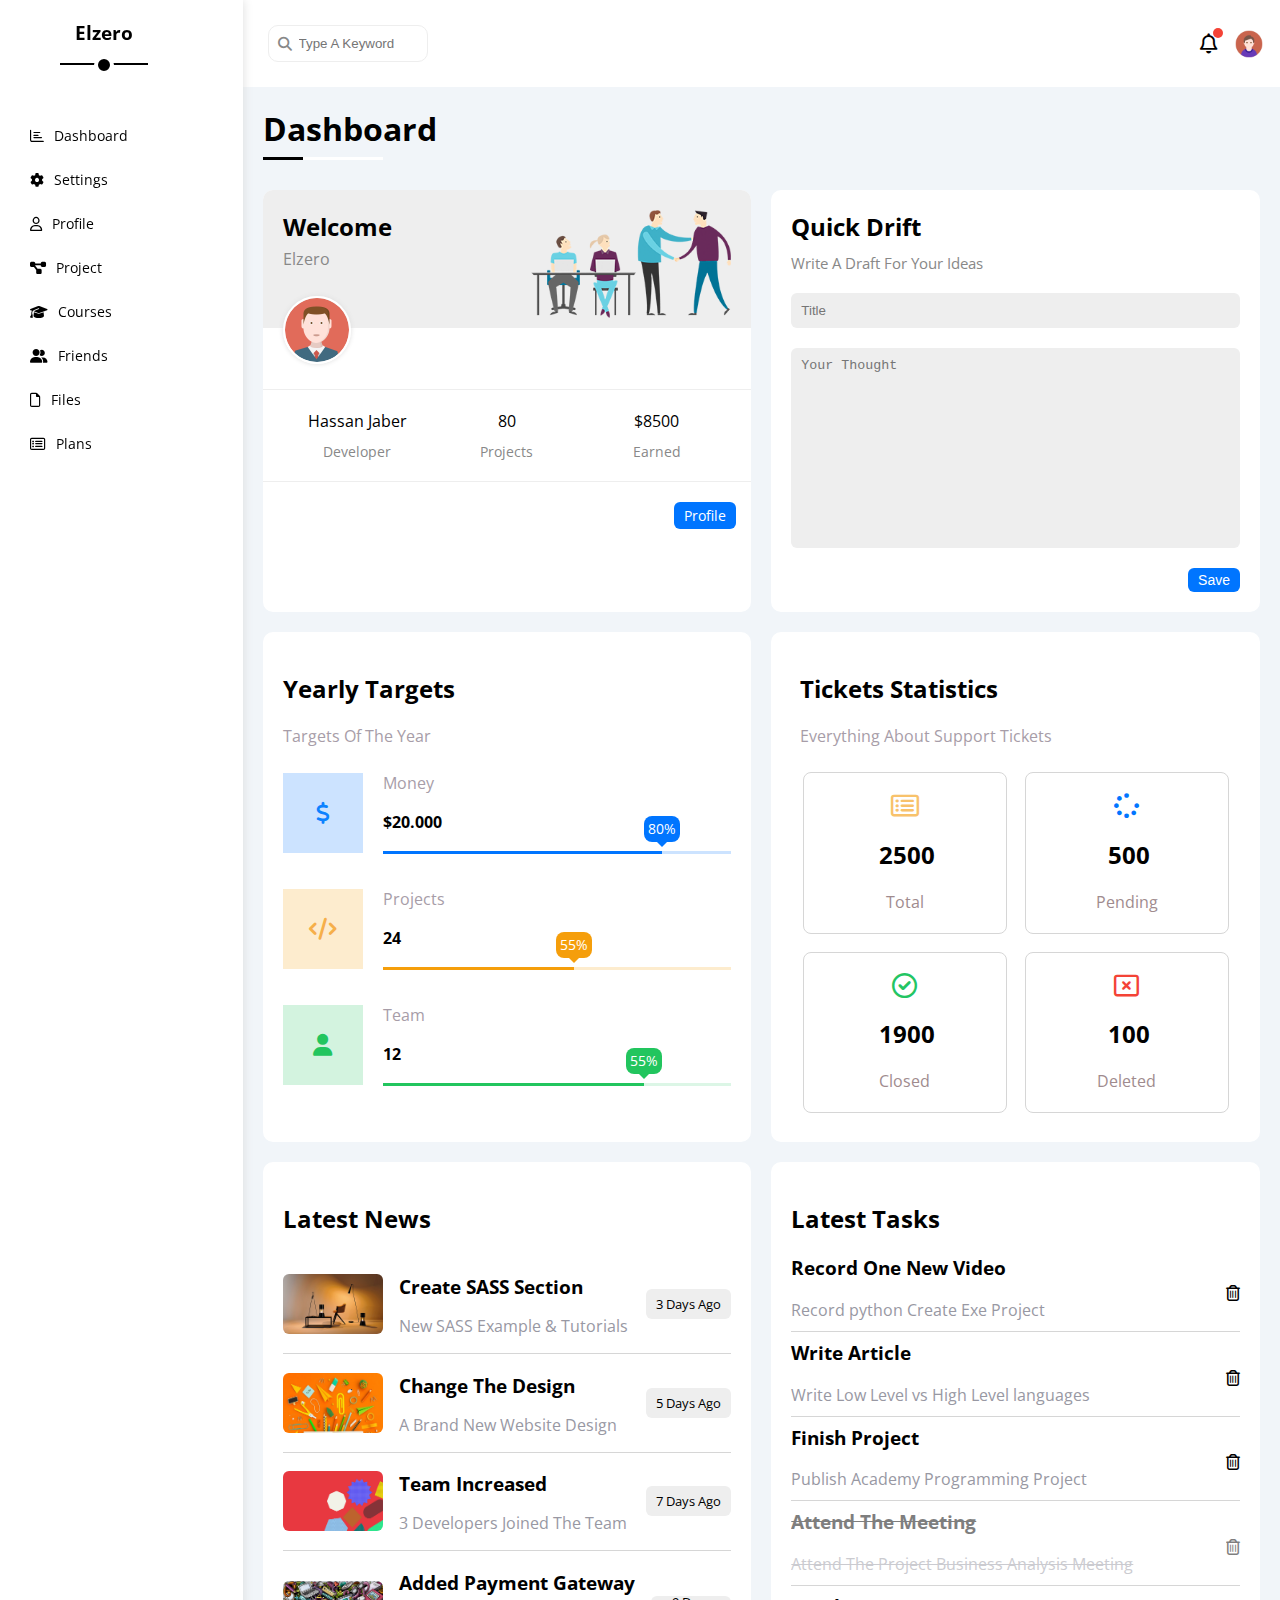
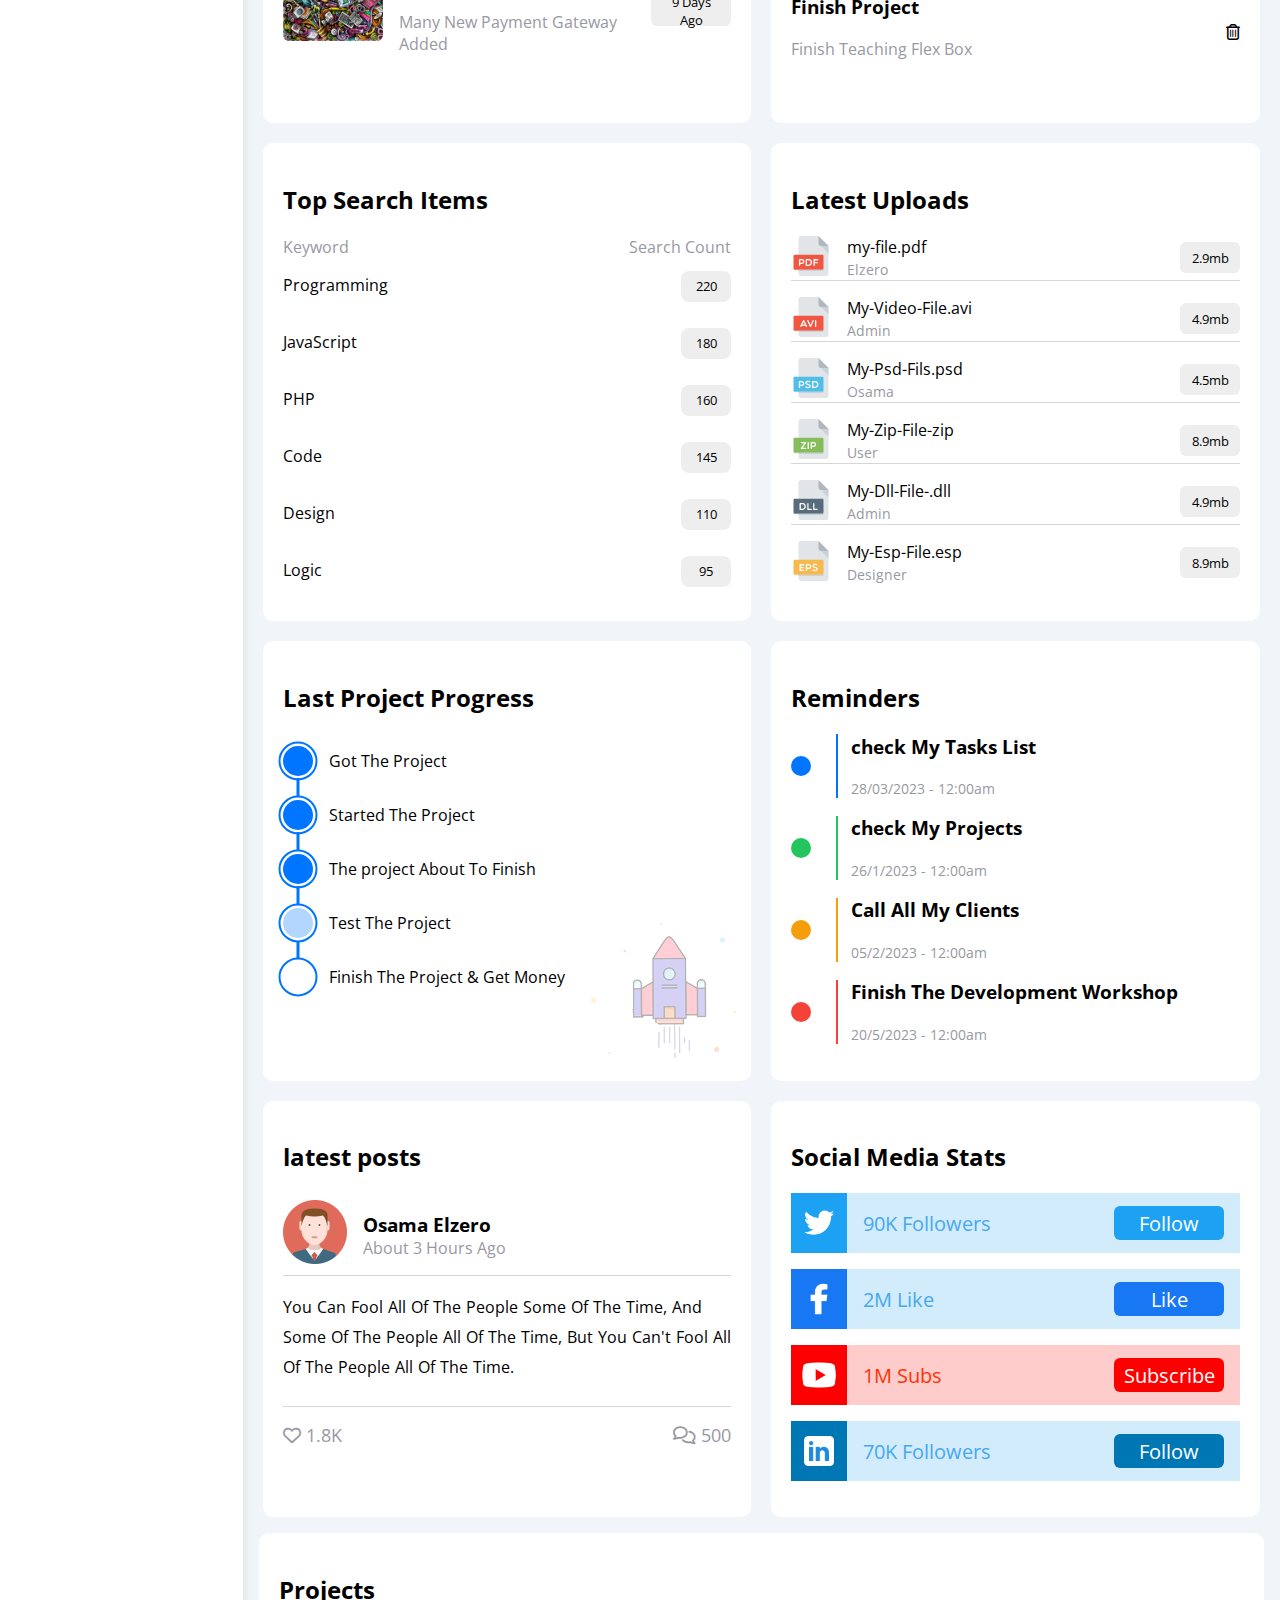
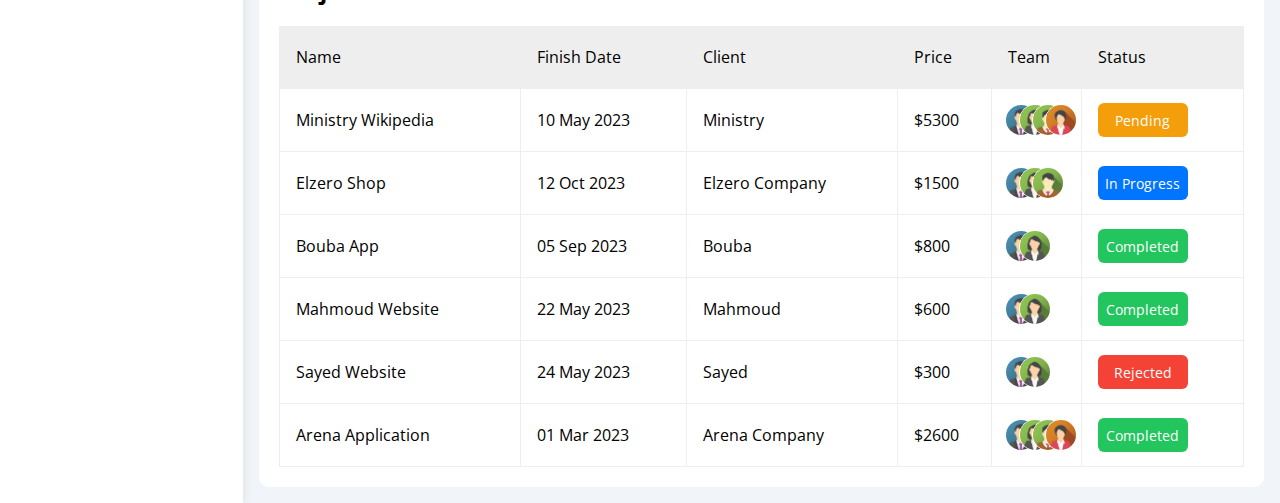
==== commit 3e7b580f: "settings-page-completed relate #9" ====
--- a/index.html
+++ b/index.html
@@ -23,37 +23,37 @@
                     </a>
                 </li>
                 <li>
-                    <a  href="index.html">
+                    <a  href="settings page/settings.html">
                         <i class="fa-solid fa-gear"></i>
                         <span>Settings</span>  
                     </a>
                 </li>
                 <li>
-                    <a  href="index.html">
+                    <a  href="Profile page/profile.html">
                         <i class="fa-regular fa-user"></i>
                         <span>Profile</span>  
                     </a>
                 </li>
                 <li>
-                    <a  href="index.html">
+                    <a  href="Project page/project.html">
                         <i class="fa-solid fa-diagram-project"></i>
                         <span>Project</span>  
                     </a>
                 </li>
                 <li>
-                    <a  href="index.html">
+                    <a  href="Courses page/courses.html">
                         <i class="fa-solid fa-graduation-cap"></i>
                         <span>Courses</span>  
                     </a>
                 </li>
                 <li>
-                    <a  href="index.html">
+                    <a  href="Friends page/friends.html">
                         <i class="fa-solid fa-user-group"></i>
                         <span>Friends</span>  
                     </a>
                 </li>
                 <li>
-                    <a  href="index.html">
+                    <a  href="Files/files.html">
                         <i class="fa-regular fa-file"></i>
                         <span>Files</span>  
                     </a>
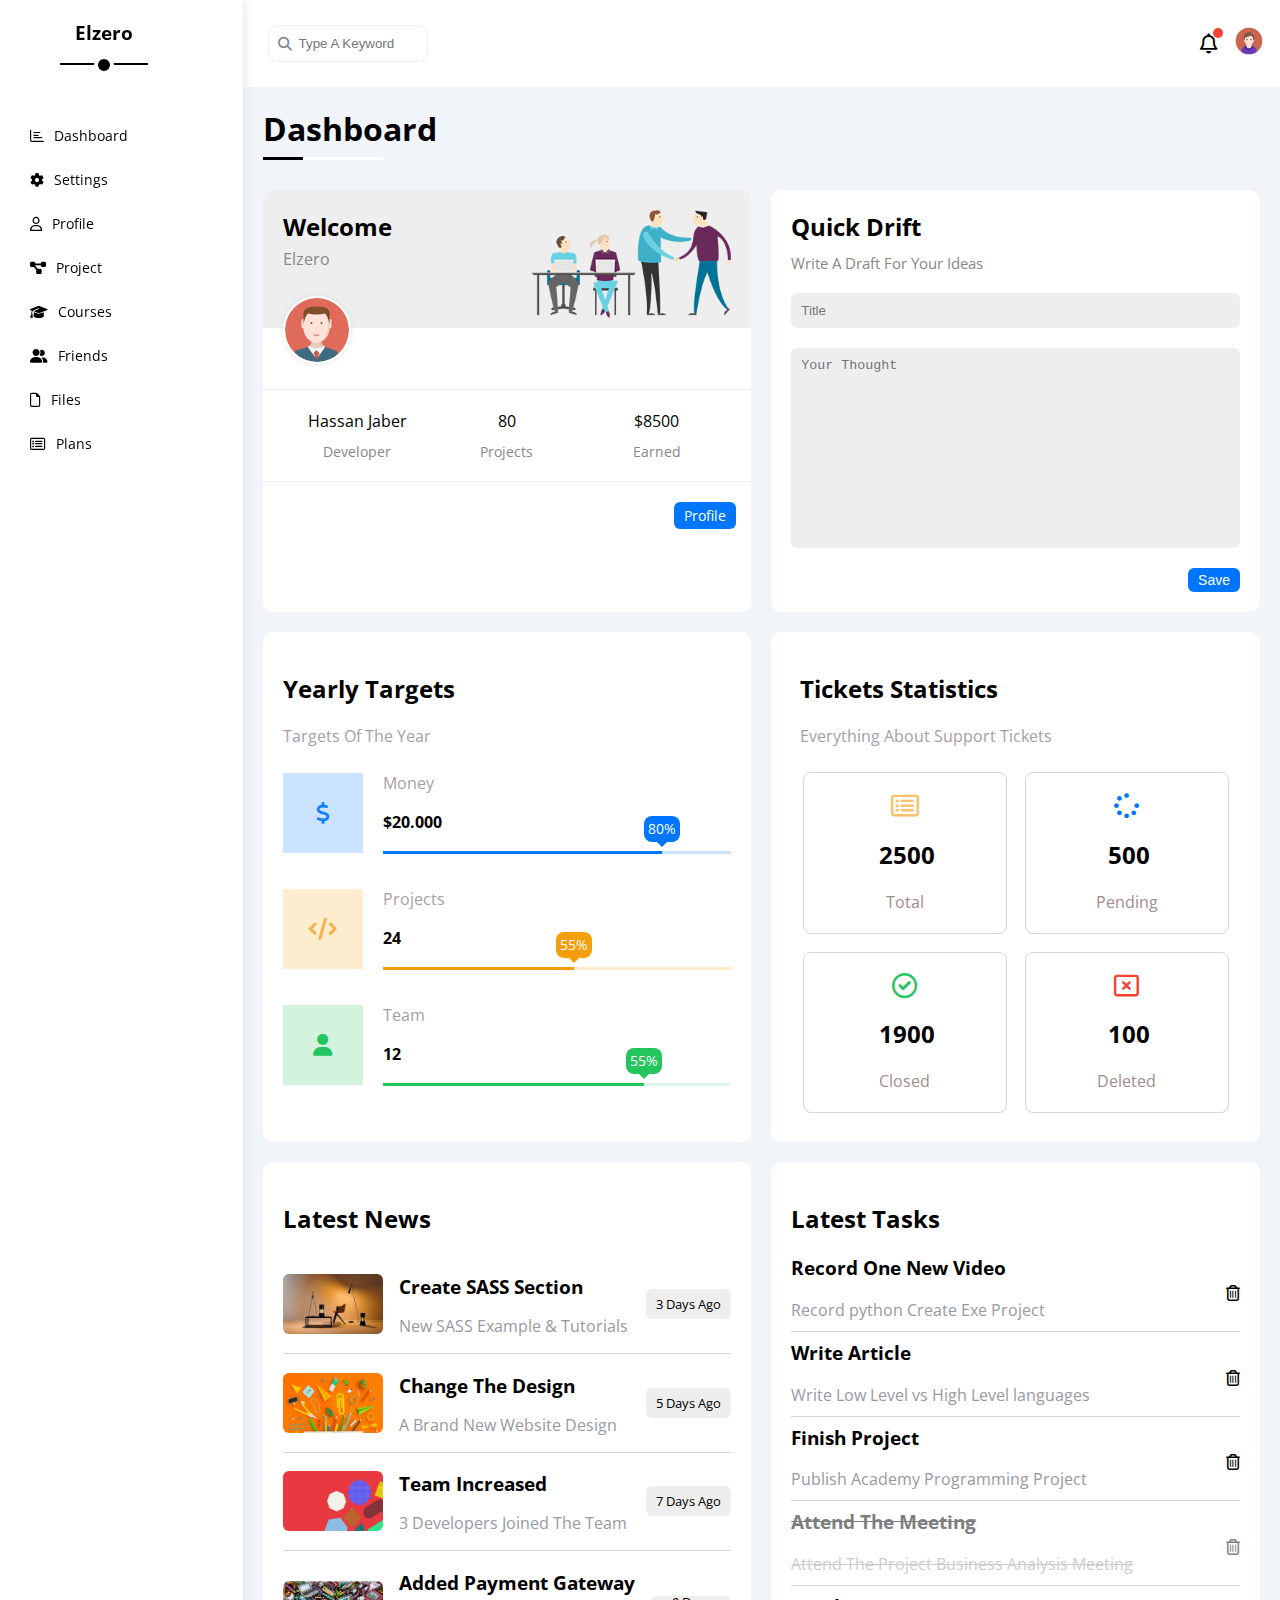
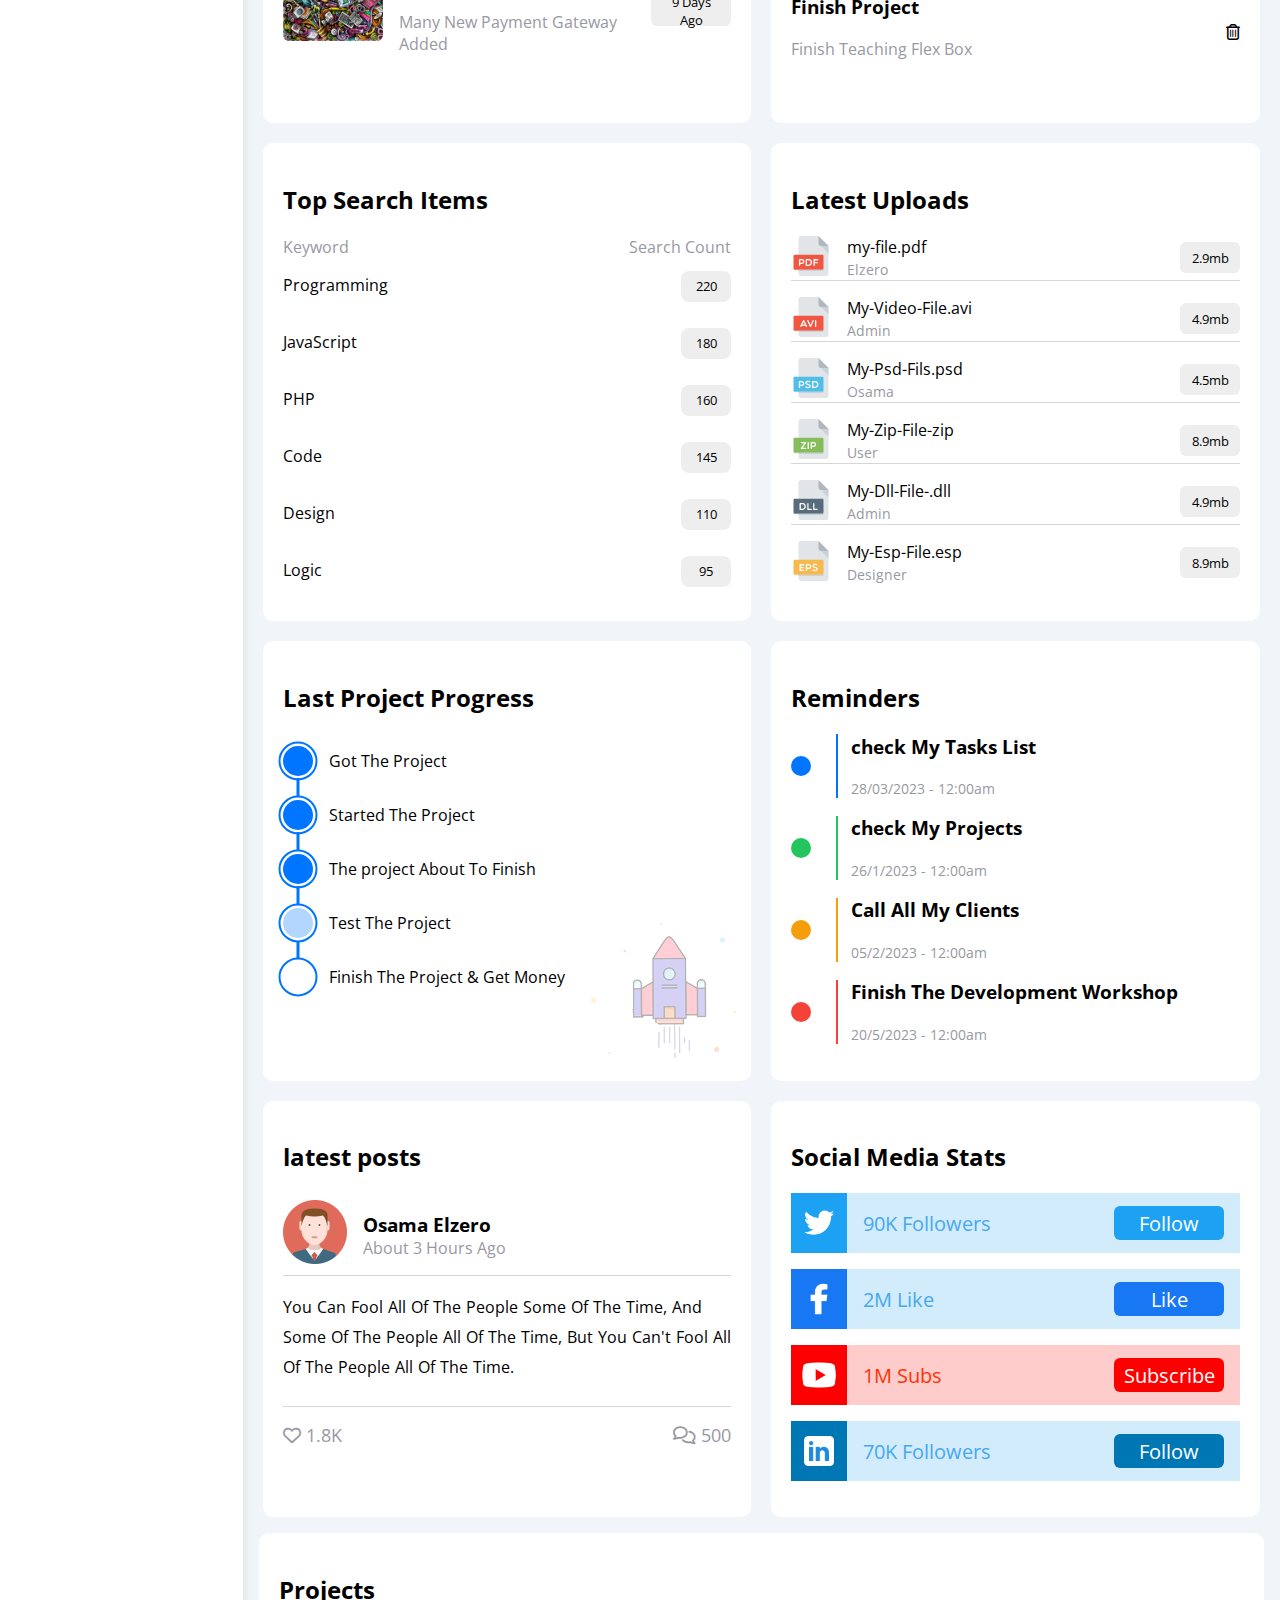
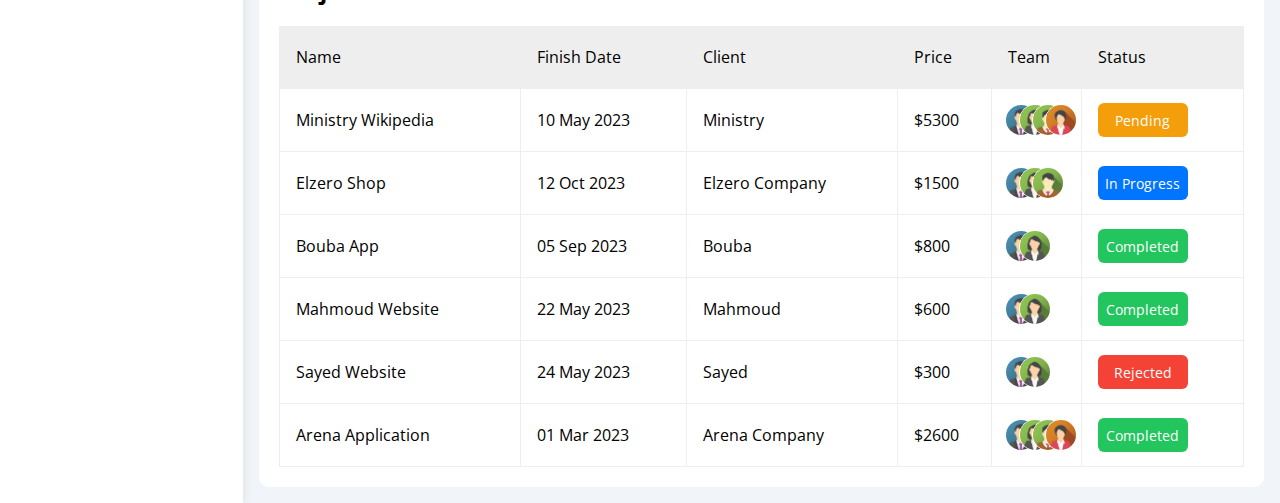
==== commit ed4a591d: "upload relate #11" ====
--- a/index.html
+++ b/index.html
@@ -76,7 +76,9 @@
                     <span class="notification">
                         <i class="fa-regular fa-bell fa-lg"></i>
                     </span>
-                    <img src="images/icons8-circled-user-male-skin-type-7-48.png" alt="">
+                    <a href="Profile page/profile.html">
+                        <img src="../images/icons8-circled-user-male-skin-type-7-48.png" alt="">
+                    </a>
                 </div>
             </div>
             <!-- End Head -->
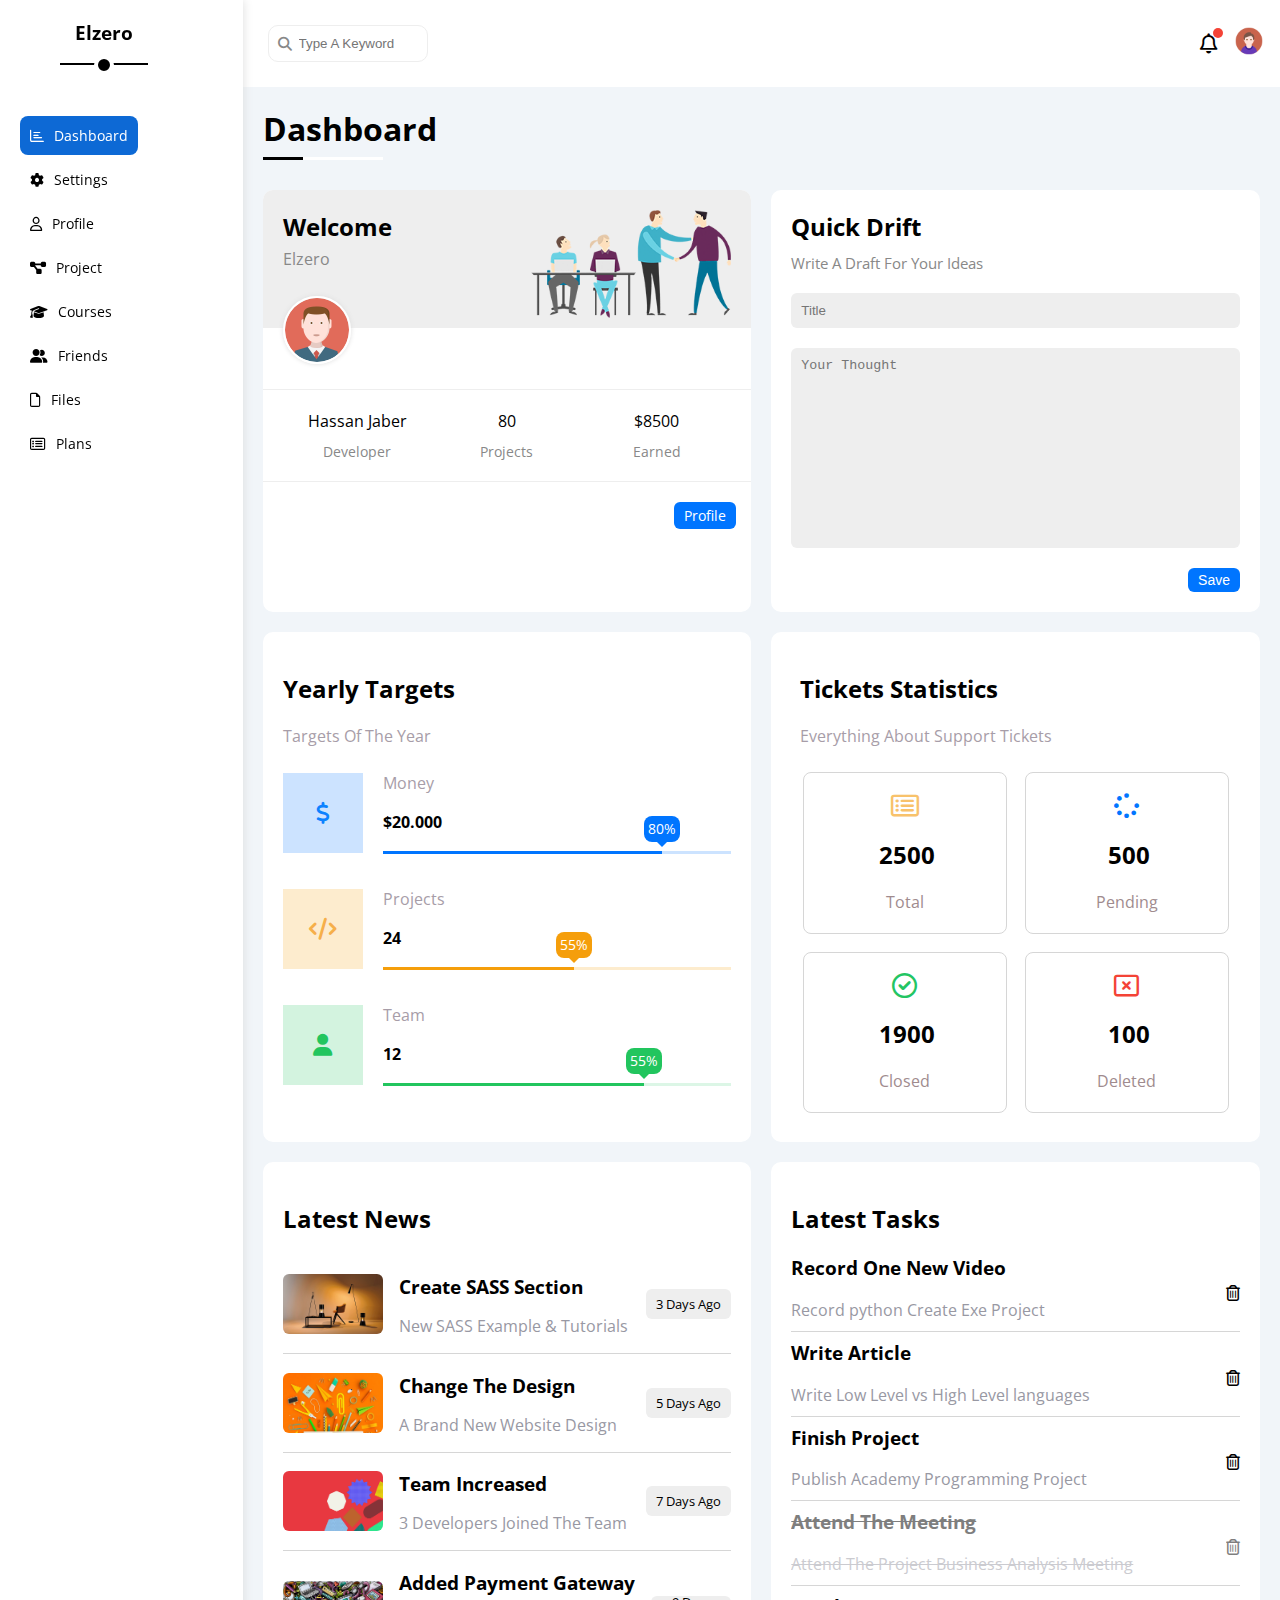
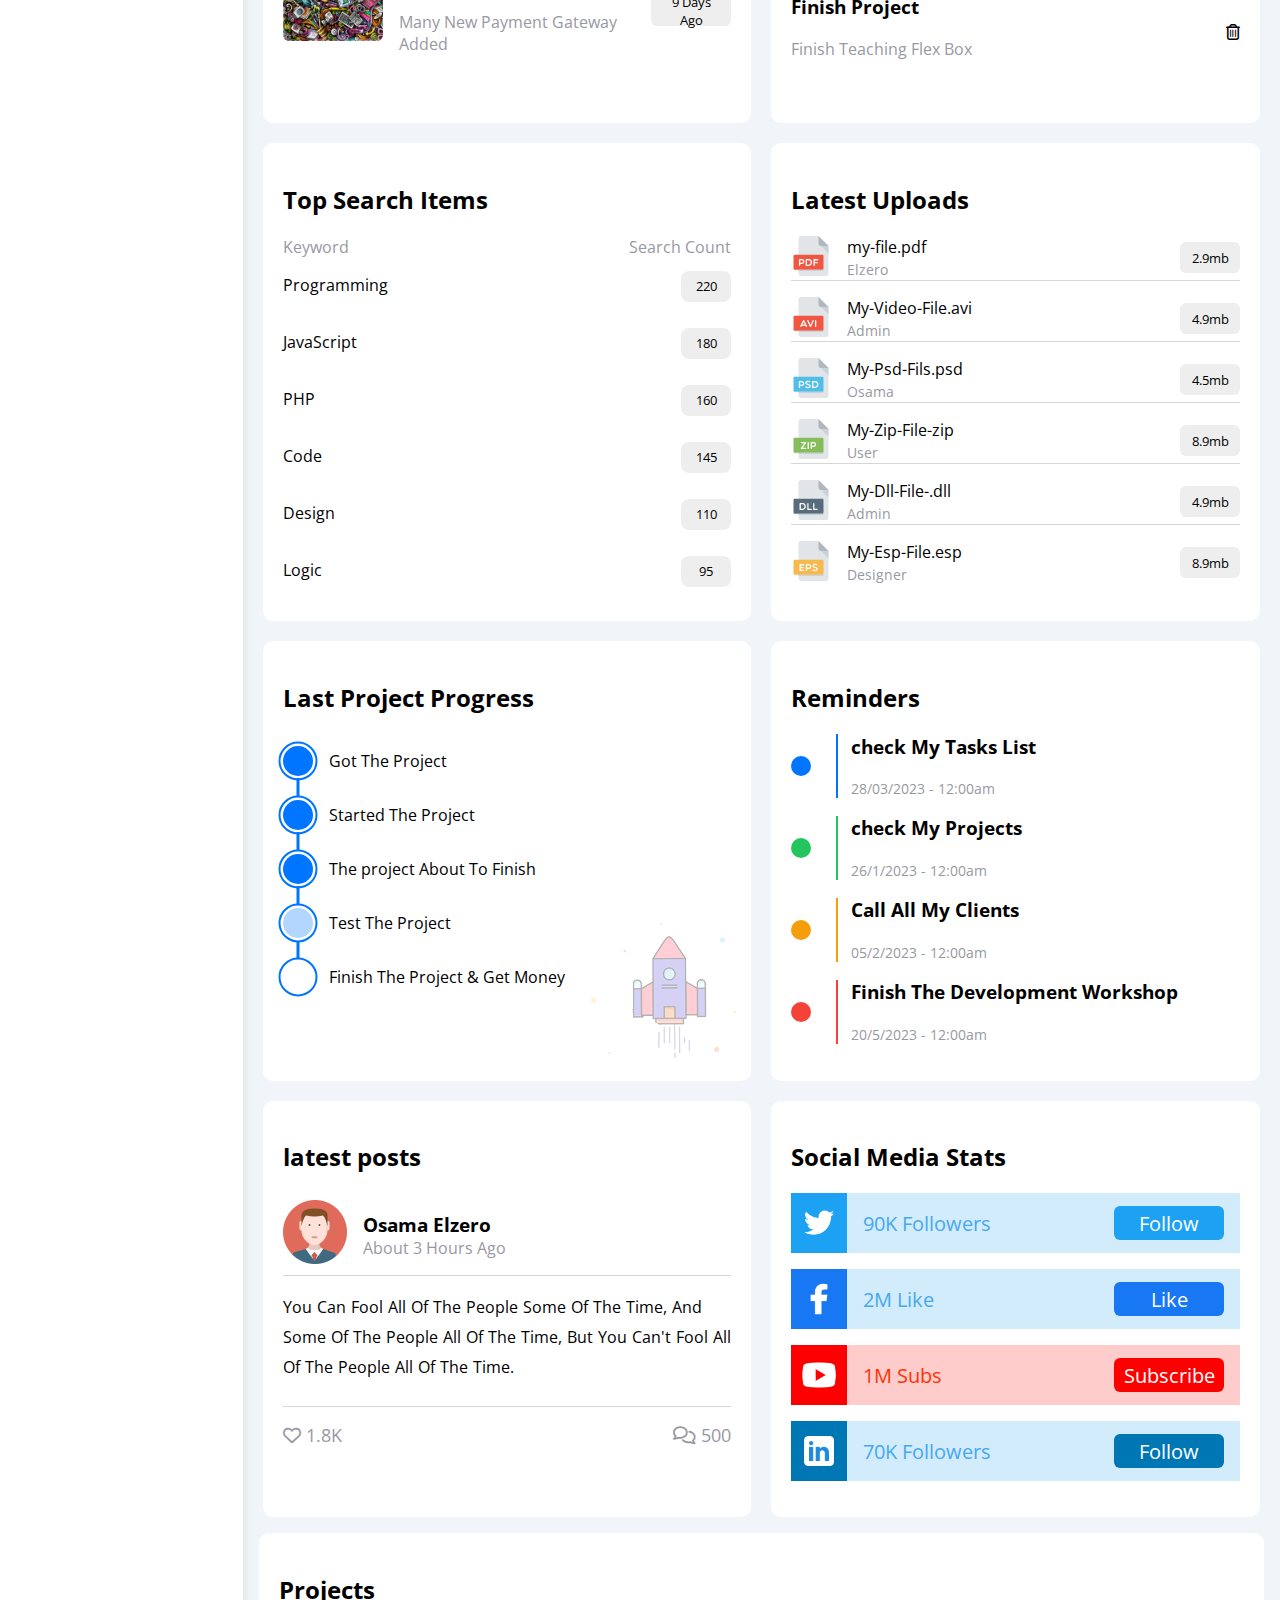
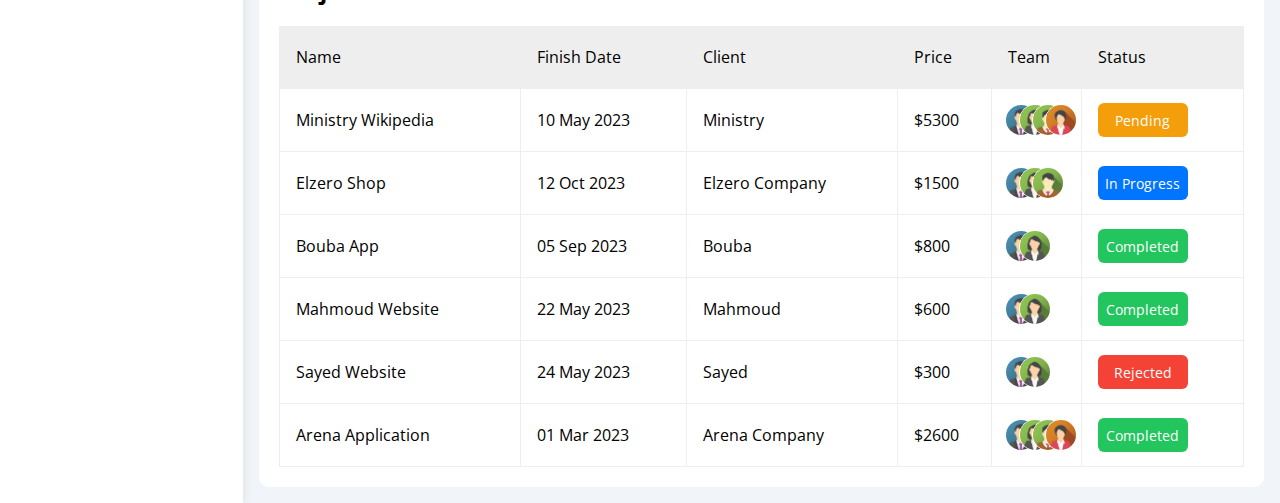
==== commit 40e455dd: "active-li relate #15" ====
--- a/index.html
+++ b/index.html
@@ -16,7 +16,7 @@
         <div class="sidebar">
             <h3>Elzero</h3>
             <ul>
-                <li>
+                <li class="active">
                     <a href="index.html">
                         <i class="fa-regular fa-chart-bar"></i>
                         <span>Dashboard</span>
@@ -59,7 +59,7 @@
                     </a>
                 </li>
                 <li>
-                    <a href="index.html">
+                    <a href="Plans/plans.html">
                         <i class="fa-regular fa-rectangle-list"></i>
                         <span>Plans</span>  
                     </a>
